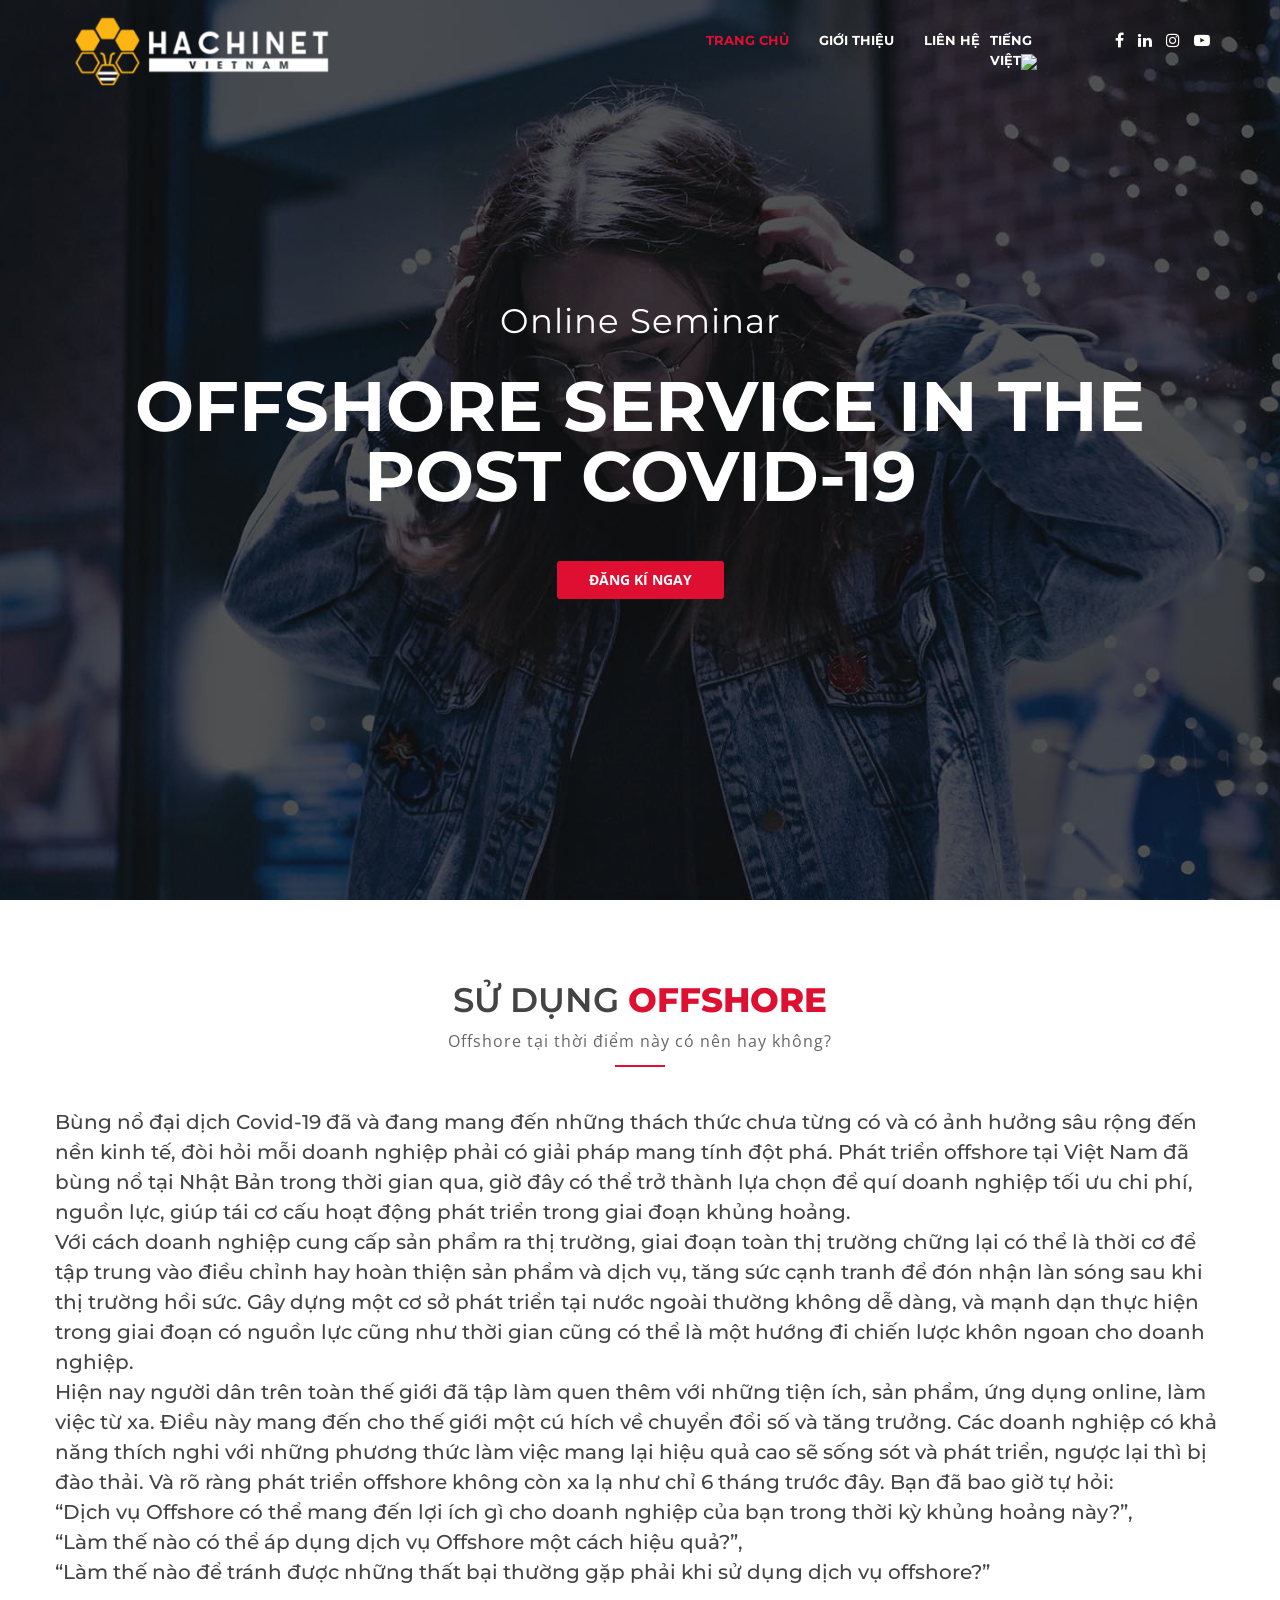
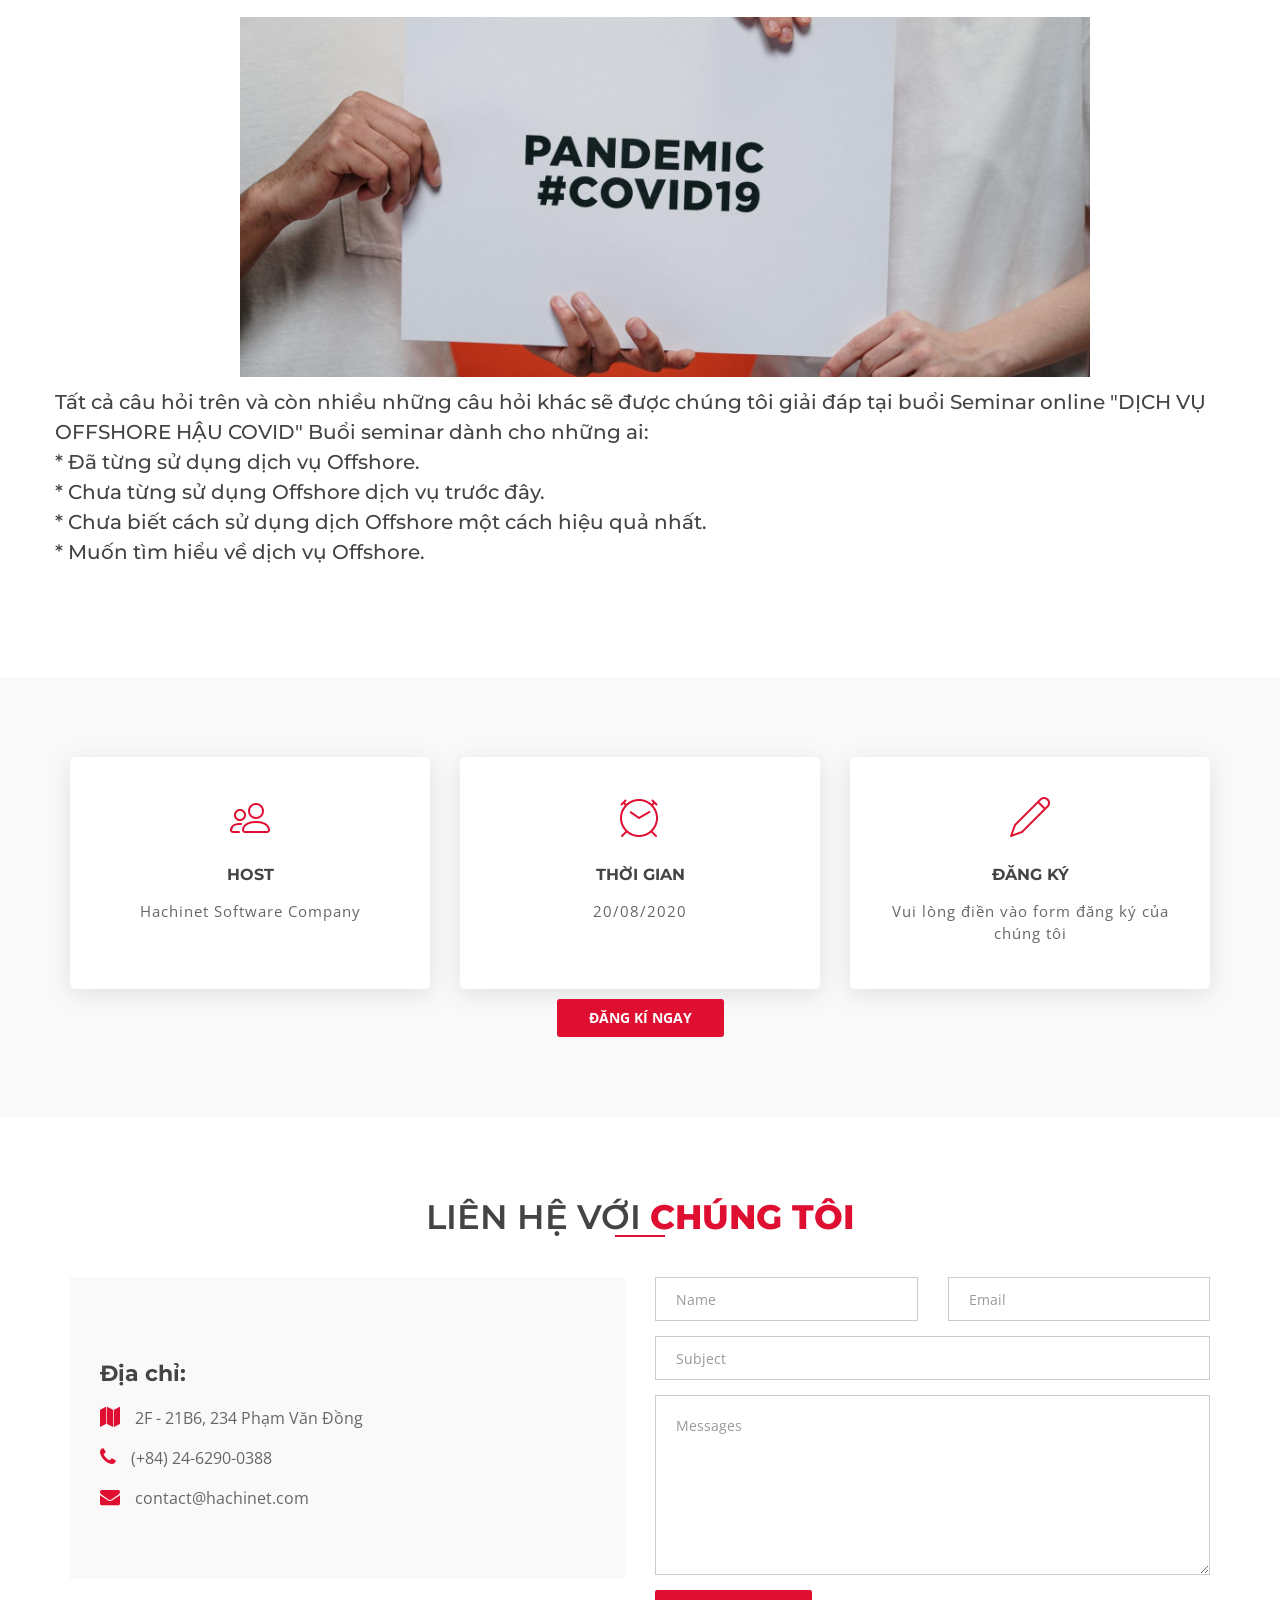
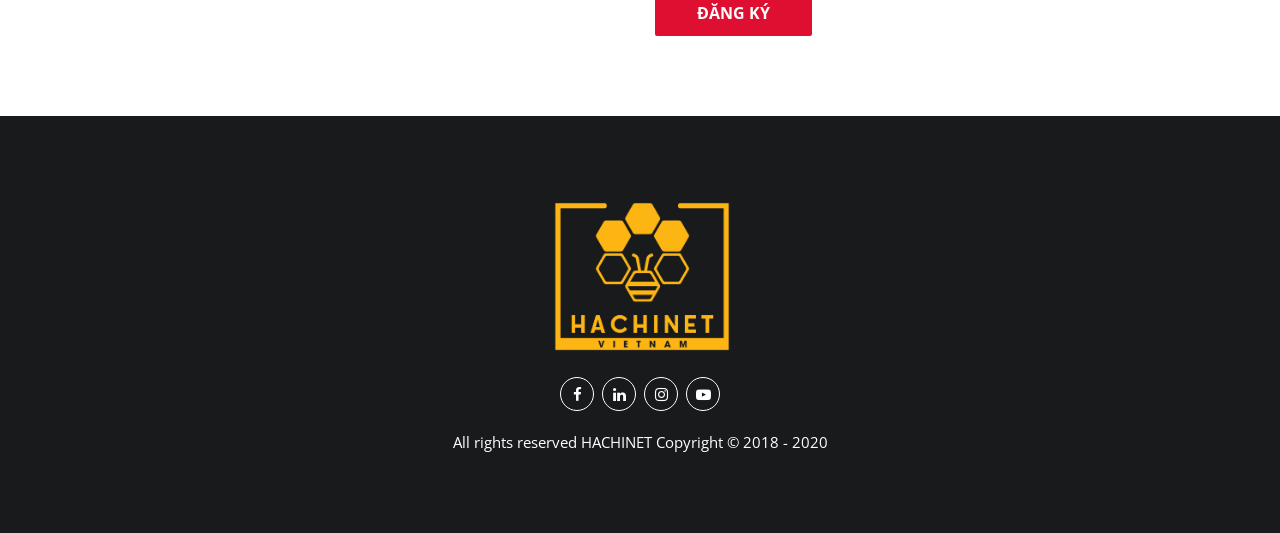
==== index.html @ 4877e292 "add js" ====
<!doctype html>
<html class="no-js" lang="en">


<head>
    <meta charset="utf-8">
    <meta http-equiv="x-ua-compatible" content="ie=edge">
    <title>Seminar Offshore</title>
    <meta name="description" content="">
    <meta name="viewport" content="width=device-width, initial-scale=1">

    <!-- favicon -->
    <link rel="shortcut icon" href="https://hachinet.com/static/img/favicon.png">

    <!-- all css here -->

    <!-- bootstrap v3.3.6 css -->
    <link rel="stylesheet" href="css/bootstrap.min.css">
    <script src="https://unpkg.com/sweetalert/dist/sweetalert.min.js"></script>
    <!-- <link rel="stylesheet" href="https://stackpath.bootstrapcdn.com/bootstrap/4.3.1/css/bootstrap.min.css"
        integrity="sha384-ggOyR0iXCbMQv3Xipma34MD+dH/1fQ784/j6cY/iJTQUOhcWr7x9JvoRxT2MZw1T" crossorigin="anonymous"> -->
    <!-- meanmenu css -->
    <link rel="stylesheet" href="css/meanmenu.min.css">
    <!-- owl-carousel css -->
    <link rel="stylesheet" href="css/owl.carousel.css">
    <link rel="stylesheet" href="css/owl.transitions.css">
    <!-- font-awesome css -->
    <link rel="stylesheet" href="css/font-awesome.min.css">
    <!-- Magnific css -->
    <link rel="stylesheet" href="css/magnific.min.css">
    <!-- Icon css -->
    <link rel="stylesheet" href="css/icon.css">
    <!-- venobox css -->
    <link rel="stylesheet" href="css/venobox.css">
    <!-- style css -->
    <link rel="stylesheet" href="style.css">
    <!-- responsive css -->
    <link rel="stylesheet" href="css/responsive.css">

    <!-- modernizr css -->
    <script src="js/vendor/modernizr-2.8.3.min.js"></script>
</head>

<body data-spy="scroll" data-target="#navbar-example">
    <!--[if lt IE 8]>
			<p class="browserupgrade">You are using an <strong>outdated</strong> browser. Please <a href="http://browsehappy.com/">upgrade your browser</a> to improve your experience.</p>
		<![endif]-->
    <div id="preloader"></div>
    <header>
        <!-- header-area start -->
        <div id="sticker" class="header-area default-header hidden-xs">
            <div class="container">
                <div class="row">
                    <!-- logo start -->
                    <div class="col-md-3 col-sm-3">
                        <div class="logo">
                            <!-- Brand -->
                            <a class="navbar-brand page-scroll" href="https://hachinet.com/">
                                <img src="img/logo/hachinet.png" alt="">
                            </a>
                            <a class="navbar-brand page-scroll sticky-logo" href="#page-top"><img
                                    src="img/logo/hachine.png" alt=""></a>
                        </div>
                    </div>
                    <!-- logo end -->
                    <div class="col-md-9 col-sm-9">
                        <div class="header-right-link" style="left: 50px">
                            <!-- Social link start -->
                            <ul class="header-social">
                                <li><a href="https://www.facebook.com/hachinet.jsc/"><i class="fa fa-facebook"></i></a>
                                </li>
                                <li><a href="https://www.linkedin.com/company/hachinet-software1/"><i
                                            class="fa fa-linkedin"></i></a></li>
                                <li><a href="https://www.instagram.com/hachinet.software/"><i
                                            class="fa fa-instagram"></i></a></li>
                                <li><a href="https://www.youtube.com/channel/UCg09BsCLLl-7fIqGC94s8JQ"><i
                                            class="fa fa-youtube-play"></i></a></li>
                            </ul>
                            <!-- Social link end -->
                        </div>
                        <!-- mainmenu start -->
                        <nav class="navbar navbar-default">
                            <div class="collapse navbar-collapse" id="navbar-example">
                                <div class="main-menu">
                                    <ul class="nav navbar-nav navbar-right">
                                        <li><a class="pages page-scroll" href="#home">Trang chủ</a></li>
                                        <li><a class="page-scroll" href="#about">Giới thiệu</a></li>
                                        <li><a class="page-scroll" href="#contact">Liên hệ</a></li>
                                        <li
                                            style="margin-left: -20px; margin-right: 30px; padding-right: 10px; width: 100px;">
                                            <a>Tiếng Việt<img class="icon_language"
                                                    src="https://hachinet.com/static/img/flags/VietNam.png" /></a>
                                            <ul class="sub-menu sub-1">
                                                <li><a href="usa.html">Tiếng Anh<img class="icon_language_sub"
                                                            src="https://hachinet.com/static/img/flags/USA.png" /></a>
                                                </li>
                                                <li><a href="japan.html">Tiếng Nhật<img class="icon_language_sub"
                                                            src="https://hachinet.com/static/img/flags/Japan.png" /></a>
                                                </li>
                                                <li><a href="index.html">Tiếng Việt<img class="icon_language_sub"
                                                            src="https://hachinet.com/static/img/flags/VietNam.png" /></a>
                                                </li>
                                            </ul>
                                        </li>
                                    </ul>
                                </div>
                            </div>
                        </nav>
                        <!-- mainmenu end -->
                    </div>
                </div>
            </div>
        </div>
        <!-- header-area end -->
        <!-- mobile-menu-area start -->
        <div class="mobile-menu-area hidden-lg hidden-md hidden-sm">
            <div class="container">
                <div class="row">
                    <div class="col-md-12">
                        <div class="mobile-menu">
                            <div class="logo">
                                <a href="index-2.html"><img src="img/logo/hachine.png" alt="" /></a>
                            </div>
                            <nav id="dropdown">
                                <ul>
                                    <li><a class="pagess page-scroll" href="#home">Home</a></li>
                                    <li><a class="page-scroll" href="#about">About</a></li>
                                    <li><a class="page-scroll" href="#contact">contacts</a></li>
                                </ul>
                            </nav>
                        </div>
                    </div>
                </div>
            </div>
        </div>
        <!-- mobile-menu-area end -->
    </header>
    <!-- header end -->
    <!-- Start Slider Area -->
    <div id="home" class="slide-area parallax-bg fix" data-stellar-background-ratio="0.5">
        <div class="display-table">
            <div class="display-table-cell">
                <div class="container">
                    <div class="row">
                        <!-- Start Slider content -->
                        <div class="intro-content text-center">
                            <div class="slide-content">
                                <h3 class="title1">Online Seminar </h3>
                                <h1 class="title2">Offshore service in the post Covid-19</h1>
                                <div class="slider-button">
                                    <!-- <a class="slide-btn" href="#">Đăng ký ngay</a> -->
                                    <button type="button" class="slide-btn" data-toggle="modal"
                                        data-target="#exampleModal">
                                        Đăng kí ngay
                                    </button>
                                </div>
                            </div>
                        </div>
                    </div>
                    <!-- End Slider content -->
                </div>
            </div>
        </div>
    </div>
    </div>
    <!-- End Appointment Area -->
    <!-- Start About Area -->
    <div id="about" class="about-area area-padding">
        <div class="container">
            <div class="row">
                <div class="col-md-12 col-sm-12 col-xs-12">
                    <div class="section-head text-center">
                        <h3>Sử dụng <span class="color">Offshore</span></h3>
                        <p>Offshore tại thời điểm này có nên hay không?</p>
                    </div>
                </div>
            </div>
            <div class="row">
                <!-- <div class="col-md-6 col-sm-6 col-xs-12"> -->
                <!-- <div class="about-image">
                            <img src="img/about/ab.jpg" alt="images" class="about-img">
                        </div> -->
                <!-- </div> -->
                <!-- <div class="col-md-6 col-sm-6 col-xs-12"> -->
                <div class="about-inner" style="margin-top: -50px;">
                    <h5>Bùng nổ đại dịch Covid-19 đã và đang mang đến những thách thức chưa từng có và có
                        ảnh hưởng sâu
                        rộng đến nền kinh tế, đòi hỏi mỗi doanh nghiệp phải có giải pháp mang tính đột phá. Phát triển
                        offshore tại Việt Nam đã bùng nổ tại Nhật Bản trong thời gian qua, giờ đây có thể trở thành lựa
                        chọn để quí doanh nghiệp tối ưu chi phí,
                        nguồn lực, giúp tái cơ cấu hoạt động phát triển trong giai đoạn khủng hoảng.<br />Với cách doanh
                        nghiệp cung cấp sản phẩm ra thị trường, giai đoạn toàn thị trường chững lại có thể là thời cơ để
                        tập trung vào điều chỉnh hay hoàn thiện sản phẩm và dịch vụ, tăng sức cạnh tranh để đón nhận làn
                        sóng sau khi thị trường hồi sức. Gây dựng một cơ sở phát triển tại nước ngoài thường không dễ
                        dàng, và mạnh dạn thực hiện trong giai đoạn có
                        nguồn lực cũng như thời gian cũng có thể là một hướng đi chiến lược khôn ngoan cho doanh
                        nghiệp.<br />Hiện nay người dân trên toàn thế giới đã tập làm quen thêm với những tiện ích, sản
                        phẩm, ứng dụng online, làm việc từ xa. Điều này mang đến cho thế giới một cú hích về chuyển đổi
                        số và tăng trưởng. Các doanh nghiệp có khả năng thích nghi với những phương thức làm việc mang
                        lại hiệu quả cao sẽ sống sót và phát triển, ngược lại thì bị đào thải. Và rõ ràng phát triển
                        offshore không còn xa lạ như chỉ 6 tháng trước đây. Bạn đã bao giờ tự hỏi:
                        <br />
                        “Dịch vụ Offshore có thể mang đến lợi ích gì cho doanh nghiệp của bạn trong thời kỳ
                        khủng hoảng này?”,
                        <br />
                        “Làm thế nào có thể áp dụng dịch vụ Offshore một cách hiệu quả?”,
                        <br />
                        “Làm thế nào để tránh được những thất bại thường gặp phải khi sử dụng dịch vụ offshore?”</h5>
                    <center><img src="img/background/covid.png" alt=""
                            style="height: 90%; margin-left: 50px; padding-bottom: 10px;" /></center>
                    <h5>
                        Tất cả câu hỏi trên và còn nhiều những câu hỏi khác sẽ được chúng tôi giải đáp
                        tại buổi Seminar online "DỊCH VỤ OFFSHORE HẬU COVID"
                        Buổi seminar dành cho những ai:
                        <br />
                        * Đã từng sử dụng dịch vụ Offshore.
                        <br />
                        * Chưa từng sử dụng Offshore dịch vụ trước đây.
                        <br />
                        * Chưa biết cách sử dụng dịch Offshore một cách hiệu quả nhất.
                        <br />
                        * Muốn tìm hiểu về dịch vụ Offshore.
                    </h5>
                </div>
                <!-- </div> -->
            </div>
        </div>
    </div>
    <!-- End About Area -->
    <!-- Welcome service area start -->
    <div class="welcome-area area-padding">
        <div class="container">
            <div class="row">
                <!-- single-well end-->
                <div class="col-md-4 col-sm-4 col-xs-12">
                    <div class="well-services">
                        <div class="main-services text-center">
                            <div class="services-img">
                                <a href="#"><i class="icon icon-users"></i></a>
                            </div>
                            <div class="service-content">
                                <h4>Host</h4>
                                <p>Hachinet Software Company</p><br />
                            </div>
                            <!-- <div class="image-layer">
									<a href="#"><i class="icon icon-picture"></i>Branding</a>
									<a href="#"><i class="icon icon-crop"></i>Web design</a>
									<a href="#"><i class="icon icon-camera"></i>Photoshop</a>
									<a href="#"><i class="icon icon-pencil"></i>Print design</a>
								</div> -->
                        </div>
                    </div>
                </div>
                <!-- single-well end-->
                <div class="col-md-4 col-sm-4 col-xs-12">
                    <div class="well-services">
                        <div class="main-services text-center">
                            <div class="services-img">
                                <a href="#"><i class="icon icon-clock"></i></a>
                            </div>
                            <div class="service-content">
                                <h4>Thời gian</h4>
                                <p>20/08/2020</p><br />
                            </div>
                            <!-- <div class="image-layer">
									<a href="#"><i class="icon icon-laptop"></i>Website</a>
									<a href="#"><i class="icon icon-laptop-phone"></i>Web application</a>
									<a href="#"><i class="icon icon-cog"></i>Web security</a>
									<a href="#"><i class="icon icon-eye"></i>Search Engine</a>
								</div> -->
                        </div>
                    </div>
                </div>
                <!-- single-well end-->
                <div class="col-md-4 col-sm-4 col-xs-12">
                    <div class="well-services">
                        <div class="main-services text-center">
                            <div class="services-img">
                                <a href="#"><i class="icon icon-pencil"></i></a>
                            </div>
                            <div class="service-content">
                                <h4>Đăng ký</h4>
                                <p>Vui lòng điền vào form đăng ký của chúng tôi</p>
                            </div>
                            <!-- <div class="image-layer">
									<a href="#"><i class="icon icon-magic-wand"></i>Digital strategy</a>
									<a href="#"><i class="icon icon-database"></i>Customer analytics</a>
									<a href="#"><i class="icon icon-envelope"></i>Social marketing</a>
									<a href="#"><i class="icon icon-gift"></i>Event activation</a>
								</div> -->
                        </div>
                    </div>
                </div>
                <center>
                    <button type="button" class="slide-btn " data-toggle="modal" data-target="#exampleModal">
                        Đăng kí ngay
                    </button>
                </center>
                <!-- single-well end-->
            </div>
        </div>
    </div>

    <!-- Welcome service area End -->
    <!-- Start Counter Area -->
    <!-- <div class="counter-area parallax-white-bg fix" data-stellar-background-ratio="0.6">
            <div class="container-full">
                <div class="row">
                    <div class="col-md-4 col-sm-4 col-xs-12">
                        <div class="counter-inner">
                           <h4>Serving 500+ clients globally with 5500+ <span class="color">international web Agency</span></h4>
                        </div>
                    </div>
                    <div class="col-md-8 col-sm-8 col-xs-12">
                        <div class="about-count">
                           <div class="fun-content">
                                <div class="fun_text">
                                    <span class="counter">5060</span>
                                    <h5>Happy Customer</h5>
                                </div> -->
    <!-- fun_text  -->
    <!-- <div class="fun_text">
                                    <span class="counter">10050</span>
                                    <h5>Complete project</h5>
                                </div> -->
    <!-- fun_text  -->
    <!-- <div class="fun_text">
                                    <span class="counter">40</span>
                                    <h5>Awards won</h5>
                                </div>
                            </div>
                        </div>
                    </div>
                </div> -->
    <!-- end Row -->
    <!-- </div>
        </div> -->
    <!-- End Counter Area -->
    <!-- Start portfolio Area -->
    <!-- <div id="portfolio" class="portfolio-area area-padding">
			<div class="container">
			    <div class="row">
					<div class="col-md-12 col-sm-12 col-xs-12">
						<div class="section-head text-center">
						    <h3>Awesome <span class="color">Portfolio</span></h3>
						    <p>I am always passionate about website development. Love provide great client support. If you want any work please contact us</p>
						</div>
					</div>
				</div>
				<div class="row"> -->
    <!-- Start Portfolio -page -->
    <!-- <div class="awesome-project fix">
						<div class="col-md-12 col-sm-12 col-xs-12">
							<div class="awesome-menu text-center ">
								<ul class="portfolio-menu">
									<li><a href="#" class="active" data-filter="*" >All</a></li>
									<li><a href="#" data-filter=".web">web</a></li>
									<li><a href="#" data-filter=".creative">creative</a></li>
									<li><a href="#" data-filter=".design">design</a></li>
									<li><a href="#" data-filter=".brand">brand</a></li>
								</ul>				
							</div>
						</div>
					</div>
                    <div class="portfolio-grid portfolio-content"> -->
    <!-- single-awesome-project start -->
    <!-- <div class="portfolio-single all-padding web creative">
                            <div class="single-awesome-project">
                                <div class="awesome-img">
                                    <a class="venobox" data-gall="myGallery" href="img/portfolio/masonry/s1.jpg">
                                        <img src="img/portfolio/masonry/s1.jpg" alt="" />
                                        <div class="add-actions text-center">
                                            <div class="project-dec">
                                                <h4>Nice project</h4>
                                                <span>Web ,</span>
                                                <span>Creative</span>
                                            </div>
                                        </div>
                                    </a>
                                </div>
                            </div>
                        </div> -->
    <!-- single-awesome-project end -->
    <!-- single-awesome-project start -->
    <!-- <div class="portfolio-single all-padding brand design">
                            <div class="single-awesome-project">
                                <div class="awesome-img">
                                    <a class="venobox" data-gall="myGallery" href="img/portfolio/masonry/l1.jpg">
                                        <img src="img/portfolio/masonry/l1.jpg" alt="" />
                                        <div class="add-actions text-center">
                                            <div class="project-dec">
                                                <h4>Nice project</h4>
                                                <span>Design ,</span>
                                                <span>Brand</span>
                                            </div>
                                        </div>
                                    </a>
                                </div>
                            </div>
                        </div> -->
    <!-- single-awesome-project end -->
    <!-- single-awesome-project start -->
    <!-- <div class="portfolio-single all-padding creative">
                            <div class="single-awesome-project">
                                <div class="awesome-img">
                                    <a class="venobox" data-gall="myGallery" href="img/portfolio/masonry/s2.jpg">
                                        <img src="img/portfolio/masonry/s2.jpg" alt="" />
                                        <div class="add-actions text-center">
                                            <div class="project-dec">
                                                <h4>Nice project</h4>
                                                <span>Business ,</span>
                                                <span>Creative</span>
                                            </div>
                                        </div>
                                    </a>
                                </div>
                            </div>
                        </div> -->
    <!-- single-awesome-project end -->
    <!-- single-awesome-project start -->
    <!-- <div class="portfolio-single all-padding web brand">
                            <div class="single-awesome-project">
                                <div class="awesome-img">
                                    <a class="venobox" data-gall="myGallery" href="img/portfolio/masonry/l2.jpg">
                                        <img src="img/portfolio/masonry/l2.jpg" alt="" />
                                        <div class="add-actions text-center">
                                            <div class="project-dec">
                                                <h4>Nice project</h4>
                                                <span>Web ,</span>
                                                <span>Brand</span>
                                            </div>
                                        </div>
                                    </a>
                                </div>
                            </div>
                        </div> -->
    <!-- single-awesome-project end -->
    <!-- single-awesome-project start -->
    <!-- <div class="portfolio-single all-padding creative">
                            <div class="single-awesome-project">
                                <div class="awesome-img">
                                    <a class="venobox" data-gall="myGallery" href="img/portfolio/masonry/l3.jpg">
                                        <img src="img/portfolio/masonry/l3.jpg" alt="" />
                                        <div class="add-actions text-center">
                                            <div class="project-dec">
                                                <h4>Nice project</h4>
                                                <span>Business</span>
                                            </div>
                                        </div>
                                    </a>
                                </div>
                            </div>
                        </div> -->
    <!-- single-awesome-project end -->
    <!-- single-awesome-project start -->
    <!-- <div class="portfolio-single all-padding design">
                            <div class="single-awesome-project">
                                <div class="awesome-img">
                                    <a class="venobox" data-gall="myGallery" href="img/portfolio/masonry/s3.jpg">
                                        <img src="img/portfolio/masonry/s3.jpg" alt="" />
                                        <div class="add-actions text-center">
                                            <div class="project-dec">
                                                <h4>Nice project</h4>
                                                <span>Design</span>
                                            </div>
                                        </div>
                                    </a>
                                </div>
                            </div>
                        </div> -->
    <!-- single-awesome-project end -->
    <!-- </div>	
				</div>	
			</div> -->
    <!-- End main content -->
    <!-- </div> -->
    <!-- End portfolio Area -->
    <!-- video-area-start -->
    <!-- <div class="video-area parallax-bg area-padding" data-stellar-background-ratio="0.6">
            <div class="container">
                <div class="row">
                    <div class="col-sm-12">
                        <div class="video-inner text-center">
                            <a href="https://www.youtube.com/watch?v=O33uuBh6nXA" class="video-play vid-zone">
                                <i class="fa fa-play"></i>
                            </a>
                            <h3>Watch Our Programe</h3>
                        </div>
                    </div>
                </div>
            </div>
        </div> -->
    <!-- video-area-end -->
    <!-- Start Service area -->
    <!-- <div id="services" class="services-area area-padding">
			<div class="container">
                <div class="row">
					<div class="col-md-12 col-sm-12 col-xs-12">
						<div class="section-head text-center">
						    <h3>Awesome <span class="color">Features</span></h3>
						    <p>I am always passionate about website development. Love provide great client support. If you want any work please contact us</p>
						</div>
					</div>
				</div>
                <div class="row">
                    <div class="features-inner">
                        <div class="col-md-4 col-sm-4 col-xs-12">
                            <div class="single-features text-center">
                                <div class="features-icon">
                                    <a href="#"><i class="icon icon-leaf"></i></a>
                                </div>
                                <div class="features-content">
                                    <h4>Creative Design</h4>
                                    <p>Aspernatur sit adipisci quaerat unde at neque Redug Lagre dolor sit amet consectetu.</p>
                                </div>
                            </div>
                        </div> -->
    <!-- Start services -->
    <!-- <div class="col-md-4 col-sm-4 col-xs-12">
                            <div class="single-features text-center">
                                <div class="features-icon">
                                    <a href="#"><i class="icon icon-code"></i></a>
                                </div>
                                <div class="features-content">
                                    <h4>Expert Coder</h4>
                                    <p>Aspernatur sit adipisci quaerat unde at neque Redug Lagre dolor sit amet consectetu.</p>
                                </div>
                            </div>
                        </div> -->
    <!-- Start services -->
    <!-- <div class="col-md-4 col-sm-4 col-xs-12">
                            <div class="single-features text-center">
                                <div class="features-icon">
                                    <a href="#"><i class="icon icon-magic-wand"></i></a>
                                </div>
                                <div class="features-content">
                                    <h4>Seo Expert</h4>
                                    <p>Aspernatur sit adipisci quaerat unde at neque Redug Lagre dolor sit amet consectetu.</p>
                                </div>
                            </div>
                        </div> -->
    <!-- Start services -->
    <!-- <div class="col-md-4 col-sm-4 col-xs-12">
                            <div class="single-features text-center">
                                <div class="features-icon">
                                    <a href="#"><i class="icon icon-earth"></i></a>
                                </div>
                                <div class="features-content">
                                    <h4>Social marketing</h4>
                                    <p>Aspernatur sit adipisci quaerat unde at neque Redug Lagre dolor sit amet consectetu.</p>
                                </div>
                            </div>
                        </div> -->
    <!-- Start services -->
    <!-- <div class="col-md-4 col-sm-4 col-xs-12">
                            <div class="single-features text-center">
                                <div class="features-icon">
                                    <a href="#"><i class="icon icon-layers"></i></a>
                                </div>
                                <div class="features-content">
                                    <h4>Regular update</h4>
                                    <p>Aspernatur sit adipisci quaerat unde at neque Redug Lagre dolor sit amet consectetu.</p>
                                </div>
                            </div>
                        </div> -->
    <!-- Start services -->
    <!-- <div class="col-md-4 col-sm-4 col-xs-12">
                            <div class="single-features text-center">
                                <div class="features-icon">
                                    <a href="#"><i class="icon icon-phone"></i></a>
                                </div>
                                <div class="features-content">
                                    <h4>Live Support</h4>
                                    <p>Aspernatur sit adipisci quaerat unde at neque Redug Lagre dolor sit amet consectetu.</p>
                                </div>
                            </div>
                        </div>
                    </div>
                </div>
            </div>
        </div> -->
    <!-- End Service area -->
    <!-- Start Testimonial Area -->
    <!-- <div class="testimonial-area area-padding parallax-bg fix" data-stellar-background-ratio="0.6">
            <div class="display-table">
                <div class="display-table-cell">
					<div class="container">
						<div class="row">
							<div class="col-md-12 col-sm-12 col-xs-12">
								<div class="section-head white-head text-center">
									<h3>Clients <span class="color">say</span></h3>
									<p>I am always passionate about website development. Love provide great client support. If you want any work please contact us</p>
								</div>
							</div>
						</div>
						<div class="row"> -->
    <!-- Testimonials Part -->
    <!-- <div class=" col-md-offset-1 col-md-10 col-sm-12 col-xs-12">
								<div class="review-area">
									<div class="Reviews-content"> -->
    <!-- start testimonial carousel -->
    <!-- <div class="testimonial-carousel item-indicator">
											<div class="single-testimonial">
												<div class="testimonial-text">
													<p>Dummy text is also used to demonstrate the appearance of different typefaces and layouts, and in general the content of dummy text is nonsensical. Due to its widespread use as filler text for layouts, non-readability is of great importance.</p>
												</div>
												<div class="testimonial-img ">
													<img src="img/review/1.jpg" alt="">
													<div class="client-name">
														<h4>Arnold russel</h4>
														<span>Genarel Manager</span>
													</div>
												</div>
											</div> -->
    <!-- End single item -->
    <!-- <div class="single-testimonial ">
												<div class="testimonial-text">
													<p>Dummy text is also used to demonstrate the appearance of different typefaces and layouts, and in general the content of dummy text is nonsensical. Due to its widespread use as filler text for layouts, non-readability is of great importance.</p>
												</div>
												<div class="testimonial-img ">
													<img src="img/review/2.jpg" alt="">
													<div class="client-name">
														<h4>Charlotte</h4>
														<span>Manager</span>
													</div>
												</div>
											</div> -->
    <!-- End single item -->
    <!-- <div class="single-testimonial">
												<div class="testimonial-text">
													<p>Dummy text is also used to demonstrate the appearance of different typefaces and layouts, and in general the content of dummy text is nonsensical. Due to its widespread use as filler text for layouts, non-readability is of great importance.</p>
												</div>
												<div class="testimonial-img ">
													<img src="img/review/3.jpg" alt="">
													<div class="client-name">
														<h4>Ambrose</h4>
														<span>Genarel Customer</span>
													</div>
												</div>
											</div> -->
    <!-- End single item -->
    <!-- </div>
									</div>
								</div>
							</div> -->
    <!--End Testimonials Part -->
    <!-- </div>
					</div>
			    </div>
			</div>
        </div> -->
    <!-- End Testimonial Area -->
    <!-- Team area start -->
    <!-- <div class="team-area area-padding">
            <div class="container"> -->
    <!-- section head -->
    <!-- <div class="row">
					<div class="col-md-12 col-sm-12 col-xs-12">
						<div class="section-head text-center">
						    <h3>Expert <span class="color">Teams</span></h3>
						    <p>I am always passionate about website development. Love provide great client support. If you want any work please contact us</p>
						</div>
					</div>
				</div>
                <div class="row">
                    <div class="team-member page-team-member">
                        <div class="col-md-3 col-sm-4">
                            <div class="single-member">
                                <div class="team-img">
                                    <a href="#">
                                        <img src="img/team/1.jpg" alt="">
                                    </a>
                                </div>
                                <div class="team-content text-center">
                                    <h4><a href="#">Jackobs</a></h4>
                                    <p>Co-Founder</p>
                                    <ul class="social-icon">
                                        <li><a class="facebook" href="#"><i class="fa fa-facebook"></i></a></li>
                                        <li><a class="twitter" href="#"><i class="fa fa-twitter"></i></a></li>
                                        <li><a class="instagram" href="#"><i class="fa fa-instagram"></i></a></li>
                                    </ul>
                                </div>
                            </div>
                        </div> -->
    <!-- team member-->
    <!-- <div class="col-md-3 col-sm-4">
                            <div class="single-member">
                                <div class="team-img">
                                    <a href="#">
                                        <img src="img/team/2.jpg" alt="">
                                    </a>
                                </div>
                                <div class="team-content text-center">
                                    <h4><a href="#">Janelia</a></h4>
                                    <p>web developer</p>
                                    <ul class="social-icon">
                                        <li><a class="facebook" href="#"><i class="fa fa-facebook"></i></a></li>
                                        <li><a class="twitter" href="#"><i class="fa fa-twitter"></i></a></li>
                                        <li><a class="instagram" href="#"><i class="fa fa-instagram"></i></a></li>
                                    </ul>
                                </div>
                            </div>
                        </div> -->
    <!-- team member-->
    <!-- <div class="col-md-3 col-sm-4">
                            <div class="single-member">
                                <div class="team-img">
                                    <a href="#">
                                        <img src="img/team/3.jpg" alt="">
                                    </a>
                                </div>
                                <div class="team-content text-center">
                                    <h4><a href="#">Polwall</a></h4>
                                    <p>Software developer</p>
                                    <ul class="social-icon">
                                        <li><a class="facebook" href="#"><i class="fa fa-facebook"></i></a></li>
                                        <li><a class="twitter" href="#"><i class="fa fa-twitter"></i></a></li>
                                        <li><a class="instagram" href="#"><i class="fa fa-instagram"></i></a></li>
                                    </ul>
                                </div>
                            </div>
                        </div> -->
    <!-- team member-->
    <!-- <div class="col-md-3 hidden-sm">
                            <div class="single-member">
                                <div class="team-img">
                                    <a href="#">
                                        <img src="img/team/4.jpg" alt="">
                                    </a>
                                </div>
                                <div class="team-content text-center">
                                    <h4><a href="#">Shopiea</a></h4>
                                    <p>Software developer</p>
                                    <ul class="social-icon">
                                        <li><a class="facebook" href="#"><i class="fa fa-facebook"></i></a></li>
                                        <li><a class="twitter" href="#"><i class="fa fa-twitter"></i></a></li>
                                        <li><a class="instagram" href="#"><i class="fa fa-instagram"></i></a></li>
                                    </ul>
                                </div>
                            </div>
                        </div> -->
    <!-- team member-->
    <!-- </div>
                </div>
            </div>
        </div> -->
    <!-- team area end -->
    <!-- start pricing area -->
    <!-- <div class="pricing-area fix area-padding">
            <div class="container">
                <div class="row">
					<div class="col-md-12 col-sm-12 col-xs-12">
						<div class="section-head text-center">
						    <h3>Best <span class="color">Pricing</span></h3>
						    <p>I am always passionate about website development. Love provide great client support. If you want any work please contact us</p>
						</div>
					</div>
				</div>
                <div class="row">
                    <div class="pricing-content"> -->
    <!-- start pricing table -->
    <!-- <div class="col-md-3 col-sm-6 col-xs-12">
                            <div class="table-list">
                                <div class="top-price-inner">
                                    <h4>Basic</h4>
                                    <div class="rates">
                                        <span class="prices">$10</span><span class="users">Per Month</span>
                                    </div>
                                </div>
                                <ol>
                                    <li class="check">Share access</li>
                                    <li class="check">Live preview</li>
                                    <li class="check">Support unlimited</li>
                                    <li class="check">--------</li>
                                </ol>
                                <div class="price-btn">
                                    <a href="#">Buy Now</a>
                                </div>
                            </div>
                        </div> -->
    <!-- End pricing table -->
    <!-- <div class="col-md-3 col-sm-6 col-xs-12">
                            <div class="table-list">
                                <div class="top-price-inner">
                                    <h4>Standard</h4>
                                    <span class="base">New</span>
                                    <div class="rates">
                                        <span class="prices">$50</span><span class="users">Per Month</span>
                                    </div>
                                </div>
                                <ol>
                                    <li class="check">Full access</li>
                                    <li class="check">Live preview</li>
                                    <li class="check">Support unlimited</li>
                                    <li class="check">Free domain</li>
                                </ol>
                                <div class="price-btn">
                                    <a href="#">Buy Now</a>
                                </div>
                            </div>
                        </div> -->
    <!-- End pricing table -->
    <!-- <div class="col-md-3 col-sm-6 col-xs-12">
                            <div class="table-list">
                                <div class="top-price-inner">
                                    <h4>Premium</h4>
                                    <div class="rates">
                                        <span class="prices">$300</span><span class="users">Per Year</span>
                                    </div>
                                </div>
                                <ol>
                                    <li class="check">Full access</li>
                                    <li class="check">Live preview</li>
                                    <li class="check">Support unlimited</li>
                                    <li class="check">Free domain</li>
                                </ol>
                                <div class="price-btn">
                                    <a href="#">Buy Now</a>
                                </div>
                            </div>
                        </div> -->
    <!-- End pricing table -->
    <!-- <div class="col-md-3 col-sm-6 col-xs-12">
                            <div class="table-list">
                                <div class="top-price-inner">
                                    <h4>Ultimate</h4>
                                    <div class="rates">
                                        <span class="prices">$500</span><span class="users">Per Year</span>
                                    </div>
                                </div>
                                <ol>
                                    <li class="check">Full access</li>
                                    <li class="check">Live preview</li>
                                    <li class="check">Support unlimited</li>
                                    <li class="check">Free domain</li>
                                </ol>
                                <div class="price-btn">
                                    <a href="#">Buy Now</a>
                                </div>
                            </div>
                        </div> -->
    <!-- End pricing table -->
    <!-- </div>
                </div>
            </div>
        </div> -->
    <!-- End pricing table area -->
    <!--Blog Area Start-->
    <!-- <div id="blog" class="blog-main-area area-padding">
            <div class="container">
                <div class="row">
					<div class="col-md-12 col-sm-12 col-xs-12">
						<div class="section-head text-center">
						    <h3>Latest <span class="color">News</span></h3>
						    <p>I am always passionate about website development. Love provide great client support. If you want any work please contact us</p>
						</div>
					</div>
				</div>
                <div class="row">
                    <div class="blog-grid"> -->
    <!-- Start single blog -->
    <!-- <div class="col-md-4 col-sm-6 col-xs-12">
                            <div class="single-blog">
                                <div class="blog-image">
                                    <a class="image-scale" href="#">
                                        <img src="img/blog/b1.jpg" alt="">
                                    </a>
                                </div>
                                <div class="blog-content">
                                   <div class="blog-title">
                                       <div class="blog-meta">
                                            <span class="date-type">
                                                21 jan, 2018
                                            </span>
                                            <span class="comments-type">
                                                <i class="fa fa-comment-o"></i>
                                                13
                                            </span>
                                        </div>
                                        <a href="#">
                                            <h4>platform with token investment</h4>
                                        </a>
                                    </div>
                                    <div class="blog-text">
                                        <p>Redug Lagre dolor sit amet, consectetur adipisicing elit. Minima in nostrum, veniam. Esse est assumenda inventore.</p>
                                        <a class="blog-btn" href="#">Read more</a>
                                    </div>
                                </div>
                            </div>
                        </div> -->
    <!-- End single blog -->
    <!-- Start single blog -->
    <!-- <div class="col-md-4 col-sm-6 col-xs-12">
                            <div class="single-blog">
                                <div class="blog-image">
                                    <a class="image-scale" href="#">
                                        <img src="img/blog/b2.jpg" alt="">
                                    </a>
                                </div>
                                <div class="blog-content">
                                   <div class="blog-title">
                                       <div class="blog-meta">
                                            <span class="date-type">
                                                12 Feb, 2018
                                            </span>
                                            <span class="comments-type">
                                                <i class="fa fa-comment-o"></i>
                                                13
                                            </span>
                                        </div>
                                        <a href="#">
                                            <h4>Powered online business</h4>
                                        </a>
                                    </div>
                                    <div class="blog-text">
                                        <p>Redug Lagre dolor sit amet, consectetur adipisicing elit. Minima in nostrum, veniam. Esse est assumenda inventore.</p>
                                        <a class="blog-btn" href="#">Read more</a>
                                    </div>
                                </div>
                            </div>
                        </div> -->
    <!-- End single blog -->
    <!-- Start single blog -->
    <!-- <div class="col-md-4 col-sm-12 col-xs-12">
                            <div class="single-blog">
                                <div class="blog-image">
                                    <a class="image-scale" href="#">
                                        <img src="img/blog/b3.jpg" alt="">
                                    </a>
                                </div>
                                <div class="blog-content">
                                   <div class="blog-title">
                                       <div class="blog-meta">
                                            <span class="date-type">
                                                20 May, 2018
                                            </span>
                                            <span class="comments-type">
                                                <i class="fa fa-comment-o"></i>
                                                13
                                            </span>
                                        </div>
                                        <a href="#">
                                            <h4>The world's Latest blockchain</h4>
                                        </a>
                                    </div>
                                    <div class="blog-text">
                                        <p>Redug Lagre dolor sit amet, consectetur adipisicing elit. Minima in nostrum, veniam. Esse est assumenda inventore.</p>
                                        <a class="blog-btn" href="#">Read more</a>
                                    </div>
                                </div>
                            </div>
                        </div> -->
    <!-- End single blog -->
    <!-- </div>
                </div> -->
    <!-- End row -->
    <!-- </div>
        </div> -->
    <!--End of Blog Area-->
    <!-- Start Suscrive Area -->
    <!-- <div class="subscribe-area area-padding parallax-bg fix" data-stellar-background-ratio="0.6">
			<div class="container">
			    <div class="row">
					<div class="col-md-12 col-sm-12 col-xs-12">
						<div class="section-head white-head text-center">
						    <h3>Subscribe <span class="color">Newsletter</span></h3>
						    <p>I am always passionate about website development. Love provide great client support. If you want any work please contact us</p>
						</div>
					</div>
				</div>
				<div class="row">
				    <div class="col-md-offset-2 col-md-8 col-sm-12 col-xs-12">
						<div class="suscribe-text text-center">
							<form method="POST" action="#" class="contact-form news-form">
								<input type="text" class="form-control" placeholder="Type Email" required data-error="Please enter your name">
								<button type="submit" class="add-btn contact-btn">Submit</button> 
							</form> 
						</div>
					</div>
				</div>
			</div>
		</div> -->
    <!-- End Suscrive Area -->
    <!-- Start contact Area -->
    <div id="contact" class="contact-page area-padding img-contact">
        <div class="container">
            <div class="row">
                <div class="col-md-12 col-sm-12 col-xs-12">
                    <div class="section-head text-center">
                        <h3>Liên hệ với <span class="color">chúng tôi</span></h3>
                    </div>
                </div>
            </div>
            <div class="row">
                <div class="col-md-6 col-sm-6 col-xs-12">
                    <div class="contact-head">
                        <!-- <h3>Request a Contact us</h3>
                            <p>Water The universal acceptance of website has given a tremendous opportunity for merchants to do crossborder transactions instantly and at reduced cost.</p> -->
                        <div class="contact-icon">
                            <div class="single-contact">
                                <br /><br />
                                <h5>Địa chỉ:</h5>
                                <a href="#"><i class="fa fa-map"></i><span>2F - 21B6, 234 Phạm Văn Đồng</span></a>
                                <a href="#"><i class="fa fa-phone"></i><span>(+84) 24-6290-0388</span></a>
                                <a href="#"><i class="fa fa-envelope"></i><span>contact@hachinet.com</span></a>
                                <br />

                            </div>
                        </div>
                    </div>
                </div>
                <!-- End contact icon -->
                <div class="col-md-6 col-sm-6 col-xs-12">
                    <div class="contact-form">
                        <div class="row">
                            <form id="contactForm" method="POST"
                                action="http://usdtheme.com/usd/samual-preview/contact.php" class="contact-form">
                                <div class="col-md-6 col-sm-6 col-xs-12">
                                    <input type="text" id="name1" class="form-control" placeholder="Name" required
                                        data-error="Please enter your name">
                                    <div class="help-block with-errors"></div>
                                </div>
                                <div class="col-md-6 col-sm-6 col-xs-12">
                                    <input type="email" class="email form-control" id="email1" placeholder="Email"
                                        required data-error="Please enter your email">
                                    <div class="help-block with-errors"></div>
                                </div>
                                <div class="col-md-12 col-sm-12 col-xs-12">
                                    <input type="text" id="msg_subject" class="form-control" placeholder="Subject"
                                        required data-error="Please enter your message subject">
                                    <div class="help-block with-errors"></div>
                                </div>
                                <div class="col-md-12 col-sm-12 col-xs-12">
                                    <textarea id="message" rows="7" placeholder="Messages" class="form-control" required
                                        data-error="Write your message"></textarea>
                                    <div class="help-block with-errors"></div>
                                </div>
                                <div class="col-md-12 col-sm-12 col-xs-12 text-center">
                                    <button type="submit1" id="submit1" class="contact-btn" onclick="sendSuccess()">Đăng
                                        ký</button>
                                    <div id="msgSubmit" class="h3 text-center hidden"></div>
                                    <div class="clearfix"></div>
                                </div>
                            </form>
                        </div>
                    </div>
                </div>
                <!-- End contact Form -->
            </div>
        </div>
    </div>
    <!-- Start Footer Area -->
    <footer>
        <div class="footer-top-area area-padding img-footer">
            <div class="container">
                <div class="row">
                    <div class="col-md-12 col-sm-12 col-xs-12">
                        <div class="footer-content text-center">
                            <div class="single-footer">
                                <div class="footer-logo text-center">
                                    <a href="#"><img src="img/logo/footer-logo.png"
                                            style="width: 20%; margin-left: 3px;" alt=""></a>
                                </div>
                            </div>
                            <div class="footer-social">
                                <ul class="social-link">
                                    <li><a href="https://www.facebook.com/hachinet.jsc/"><i
                                                class="fa fa-facebook"></i></a></li>
                                    <li><a href="https://www.linkedin.com/company/hachinet-software1/"><i
                                                class="fa fa-linkedin"></i></a></li>
                                    <li><a href="https://www.instagram.com/hachinet.software/"><i
                                                class="fa fa-instagram"></i></a></li>
                                    <li><a href="https://www.youtube.com/channel/UCg09BsCLLl-7fIqGC94s8JQ"><i
                                                class="fa fa-youtube-play"></i></a></li>
                                </ul>
                            </div>
                            <div class="copyright">
                                <p>
                                    All rights reserved HACHINET Copyright © 2018 - 2020
                                </p>
                            </div>
                        </div>
                    </div>
                </div>
            </div>
        </div>
        <!-- Modal -->
        <div class="modal fade" id="exampleModal" tabindex="-1" role="dialog" aria-labelledby="exampleModalLabel"
            aria-hidden="true" style="z-index: 9999999;">
            <div class="modal-dialog" role="document">
                <div class="modal-content">
                    <div class="modal-header">
                        <!-- <h5 class="modal-title" id="exampleModalLabel">Form</h5> -->
                        <button type="button" class="close" data-dismiss="modal" aria-label="Close">
                            <span aria-hidden="true">&times;</span>
                        </button>
                    </div>
                    <div class="modal-body">
                        <form class="needs-validation" id="myForm" novalidate>
                            <div class="form-group">
                                <label for="exampleInputEmail1">Tên của bạn</label>
                                <input type="text" class="form-control" id="name" aria-describedby="emailHelp"
                                    placeholder="Name" required>
                                <!-- <div class="invalid-feedback">
                                    Please enter name
                                </div> -->
                            </div>
                            <div class="form-group">
                                <label for="exampleInputEmail1">Email</label>
                                <input type="email" class="form-control" id="email" aria-describedby="emailHelp"
                                    placeholder="Enter email" required>
                                <!-- <div class="invalid-feedback">
                                    Please enter a valid email address
                                </div> -->
                                <!-- <small id="emailHelp" class="form-text text-muted">We'll never share your email with
                                    anyone
                                    else.</small> -->
                            </div>
                            <div class="form-group">
                                <label for="exampleInputEmail1">Công ty</label>
                                <input type="text" class="form-control" id="company" aria-describedby="emailHelp"
                                    placeholder="Company" required>
                                <!-- <div class="invalid-feedback">
                                    Please enter Company
                                </div> -->
                            </div>
                            <div class="form-group">
                                <label for="exampleInputPassword1">Địa chỉ</label>
                                <input type="text" class="form-control" id="address" placeholder="Address" required>
                                <!-- <div class="invalid-feedback">
                                    Please enter a address
                                </div> -->
                            </div>
                            <button type="button" onclick="sendEmail()" value="Send An Email"
                                class="slide-btn">Gửi</button>
                        </form>
                    </div>
                </div>
            </div>
        </div>
        <!-- End Modal -->
    </footer>
    <!-- all js here -->
    <script src="https://ajax.googleapis.com/ajax/libs/jquery/3.5.1/jquery.min.js"></script>
    <script type="text/javascript">
        function sendSuccess() {
            swal("", "Cảm ơn bạn đã phản hồi!", "success")
        }
        function sendEmail() {
            var name = $("#name");
            var email = $("#email");
            var address = $("#address");
            var company = $("#company");

            if (isNotEmpty(name) && isNotEmpty(email) && isNotEmpty(address) && isNotEmpty(company)) {
                $.ajax({
                    url: 'sendEmail.php',
                    method: 'POST',
                    dataType: 'json',
                    data: {
                        name: name.val(),
                        email: email.val(),
                        address: address.val(),
                        company: company.val()
                    }, success: function (response) {
                        swal("", "Cảm ơn bạn đã đăng ký, chúng tôi sẽ gửi cho bạn link URL buổi seminar qua email bạn đã đăng ký vào buổi tối trước ngày seminar được diễn ra (19/08/2020)", "success");
                        $('#myForm')[0].reset();
                        $('.modal').modal('hide');
                        // alert('Cảm ơn bạn đã đăng ký, chúng tôi sẽ gửi cho bạn link URL buổi seminar qua email bạn đã đăng ký vào buổi tối trước ngày seminar được diễn ra (19/08/2020)')

                    }
                });
            }
        }

        function isNotEmpty(caller) {
            if (caller.val() == "") {
                caller.css('border', '1px solid red');
                return false;
            } else
                caller.css('border', '');

            return true;
        }

    </script>
    <script src="./js/vendor/app.js"></script>
    <!-- jquery latest version -->
    <script src="js/vendor/jquery-1.12.4.min.js"></script>
    <!-- bootstrap js -->
    <script src="js/bootstrap.min.js"></script>
    <!-- owl-carousel js -->
    <script src="js/owl.carousel.min.js"></script>
    <!-- Counter js -->
    <script src="js/jquery.counterup.min.js"></script>
    <!-- waypoint js -->
    <script src="js/waypoints.js"></script>
    <!-- isotope js -->
    <script src="js/isotope.pkgd.min.js"></script>
    <!-- Meanmenu js -->
    <script src="js/jquery.meanmenu.js"></script>
    <!-- Typed js -->
    <script src="js/typed.js"></script>
    <!-- Easing js -->
    <script src="js/easing.js"></script>
    <!-- Magnific js -->
    <script src="js/magnific.min.js"></script>
    <!-- stellar js -->
    <script src="js/jquery.stellar.min.js"></script>
    <!-- venobox js -->
    <script src="js/venobox.min.js"></script>
    <!-- plugins js -->
    <script src="js/plugins.js"></script>
    <!-- main js -->
    <script src="js/main.js"></script>
</body>

</html>
---- css/icon.css ----
@font-face {
    font-family: 'water';
	src:url('../fonts/Linearicons-Free54e9.eot?w118d');
	src:url('../fonts/Linearicons-Freed41d.eot?#iefixw118d') format('embedded-opentype'),
		url('../fonts/Linearicons-Free54e9.woff2?w118d') format('woff2'),
		url('../fonts/Linearicons-Free54e9.woff?w118d') format('woff'),
		url('../fonts/Linearicons-Free54e9.ttf?w118d') format('truetype'),
		url('../fonts/Linearicons-Free54e9.svg?w118d#Linearicons-Free') format('svg');
	font-weight: normal;
	font-style: normal;
}

.icon {
	font-family: 'water';
	speak: none;
	font-style: normal;
	font-weight: normal;
	font-variant: normal;
	text-transform: none;
	line-height: 1;

	/* Better Font Rendering =========== */
	-webkit-font-smoothing: antialiased;
	-moz-osx-font-smoothing: grayscale;
}

.icon-home:before {
	content: "\e800";
}
.icon-apartment:before {
	content: "\e801";
}
.icon-pencil:before {
	content: "\e802";
}
.icon-magic-wand:before {
	content: "\e803";
}
.icon-drop:before {
	content: "\e804";
}
.icon-lighter:before {
	content: "\e805";
}
.icon-poop:before {
	content: "\e806";
}
.icon-sun:before {
	content: "\e807";
}
.icon-moon:before {
	content: "\e808";
}
.icon-cloud:before {
	content: "\e809";
}
.icon-cloud-upload:before {
	content: "\e80a";
}
.icon-cloud-download:before {
	content: "\e80b";
}
.icon-cloud-sync:before {
	content: "\e80c";
}
.icon-cloud-check:before {
	content: "\e80d";
}
.icon-database:before {
	content: "\e80e";
}
.icon-lock:before {
	content: "\e80f";
}
.icon-cog:before {
	content: "\e810";
}
.icon-trash:before {
	content: "\e811";
}
.icon-dice:before {
	content: "\e812";
}
.icon-heart:before {
	content: "\e813";
}
.icon-star:before {
	content: "\e814";
}
.icon-star-half:before {
	content: "\e815";
}
.icon-star-empty:before {
	content: "\e816";
}
.icon-flag:before {
	content: "\e817";
}
.icon-envelope:before {
	content: "\e818";
}
.icon-paperclip:before {
	content: "\e819";
}
.icon-inbox:before {
	content: "\e81a";
}
.icon-eye:before {
	content: "\e81b";
}
.icon-printer:before {
	content: "\e81c";
}
.icon-file-empty:before {
	content: "\e81d";
}
.icon-file-add:before {
	content: "\e81e";
}
.icon-enter:before {
	content: "\e81f";
}
.icon-exit:before {
	content: "\e820";
}
.icon-graduation-hat:before {
	content: "\e821";
}
.icon-license:before {
	content: "\e822";
}
.icon-music-note:before {
	content: "\e823";
}
.icon-film-play:before {
	content: "\e824";
}
.icon-camera-video:before {
	content: "\e825";
}
.icon-camera:before {
	content: "\e826";
}
.icon-picture:before {
	content: "\e827";
}
.icon-book:before {
	content: "\e828";
}
.icon-bookmark:before {
	content: "\e829";
}
.icon-user:before {
	content: "\e82a";
}
.icon-users:before {
	content: "\e82b";
}
.icon-shirt:before {
	content: "\e82c";
}
.icon-store:before {
	content: "\e82d";
}
.icon-cart:before {
	content: "\e82e";
}
.icon-tag:before {
	content: "\e82f";
}
.icon-phone-handset:before {
	content: "\e830";
}
.icon-phone:before {
	content: "\e831";
}
.icon-pushpin:before {
	content: "\e832";
}
.icon-map-marker:before {
	content: "\e833";
}
.icon-map:before {
	content: "\e834";
}
.icon-location:before {
	content: "\e835";
}
.icon-calendar-full:before {
	content: "\e836";
}
.icon-keyboard:before {
	content: "\e837";
}
.icon-spell-check:before {
	content: "\e838";
}
.icon-screen:before {
	content: "\e839";
}
.icon-smartphone:before {
	content: "\e83a";
}
.icon-tablet:before {
	content: "\e83b";
}
.icon-laptop:before {
	content: "\e83c";
}
.icon-laptop-phone:before {
	content: "\e83d";
}
.icon-power-switch:before {
	content: "\e83e";
}
.icon-bubble:before {
	content: "\e83f";
}
.icon-heart-pulse:before {
	content: "\e840";
}
.icon-construction:before {
	content: "\e841";
}
.icon-pie-chart:before {
	content: "\e842";
}
.icon-chart-bars:before {
	content: "\e843";
}
.icon-gift:before {
	content: "\e844";
}
.icon-diamond:before {
	content: "\e845";
}
.icon-linearicons:before {
	content: "\e846";
}
.icon-dinner:before {
	content: "\e847";
}
.icon-coffee-cup:before {
	content: "\e848";
}
.icon-leaf:before {
	content: "\e849";
}
.icon-paw:before {
	content: "\e84a";
}
.icon-rocket:before {
	content: "\e84b";
}
.icon-briefcase:before {
	content: "\e84c";
}
.icon-bus:before {
	content: "\e84d";
}
.icon-car:before {
	content: "\e84e";
}
.icon-train:before {
	content: "\e84f";
}
.icon-bicycle:before {
	content: "\e850";
}
.icon-wheelchair:before {
	content: "\e851";
}
.icon-select:before {
	content: "\e852";
}
.icon-earth:before {
	content: "\e853";
}
.icon-smile:before {
	content: "\e854";
}
.icon-sad:before {
	content: "\e855";
}
.icon-neutral:before {
	content: "\e856";
}
.icon-mustache:before {
	content: "\e857";
}
.icon-alarm:before {
	content: "\e858";
}
.icon-bullhorn:before {
	content: "\e859";
}
.icon-volume-high:before {
	content: "\e85a";
}
.icon-volume-medium:before {
	content: "\e85b";
}
.icon-volume-low:before {
	content: "\e85c";
}
.icon-volume:before {
	content: "\e85d";
}
.icon-mic:before {
	content: "\e85e";
}
.icon-hourglass:before {
	content: "\e85f";
}
.icon-undo:before {
	content: "\e860";
}
.icon-redo:before {
	content: "\e861";
}
.icon-sync:before {
	content: "\e862";
}
.icon-history:before {
	content: "\e863";
}
.icon-clock:before {
	content: "\e864";
}
.icon-download:before {
	content: "\e865";
}
.icon-upload:before {
	content: "\e866";
}
.icon-enter-down:before {
	content: "\e867";
}
.icon-exit-up:before {
	content: "\e868";
}
.icon-bug:before {
	content: "\e869";
}
.icon-code:before {
	content: "\e86a";
}
.icon-link:before {
	content: "\e86b";
}
.icon-unlink:before {
	content: "\e86c";
}
.icon-thumbs-up:before {
	content: "\e86d";
}
.icon-thumbs-down:before {
	content: "\e86e";
}
.icon-magnifier:before {
	content: "\e86f";
}
.icon-cross:before {
	content: "\e870";
}
.icon-menu:before {
	content: "\e871";
}
.icon-list:before {
	content: "\e872";
}
.icon-chevron-up:before {
	content: "\e873";
}
.icon-chevron-down:before {
	content: "\e874";
}
.icon-chevron-left:before {
	content: "\e875";
}
.icon-chevron-right:before {
	content: "\e876";
}
.icon-arrow-up:before {
	content: "\e877";
}
.icon-arrow-down:before {
	content: "\e878";
}
.icon-arrow-left:before {
	content: "\e879";
}
.icon-arrow-right:before {
	content: "\e87a";
}
.icon-move:before {
	content: "\e87b";
}
.icon-warning:before {
	content: "\e87c";
}
.icon-question-circle:before {
	content: "\e87d";
}
.icon-menu-circle:before {
	content: "\e87e";
}
.icon-checkmark-circle:before {
	content: "\e87f";
}
.icon-cross-circle:before {
	content: "\e880";
}
.icon-plus-circle:before {
	content: "\e881";
}
.icon-circle-minus:before {
	content: "\e882";
}
.icon-arrow-up-circle:before {
	content: "\e883";
}
.icon-arrow-down-circle:before {
	content: "\e884";
}
.icon-arrow-left-circle:before {
	content: "\e885";
}
.icon-arrow-right-circle:before {
	content: "\e886";
}
.icon-chevron-up-circle:before {
	content: "\e887";
}
.icon-chevron-down-circle:before {
	content: "\e888";
}
.icon-chevron-left-circle:before {
	content: "\e889";
}
.icon-chevron-right-circle:before {
	content: "\e88a";
}
.icon-crop:before {
	content: "\e88b";
}
.icon-frame-expand:before {
	content: "\e88c";
}
.icon-frame-contract:before {
	content: "\e88d";
}
.icon-layers:before {
	content: "\e88e";
}
.icon-funnel:before {
	content: "\e88f";
}
.icon-text-format:before {
	content: "\e890";
}
.icon-text-format-remove:before {
	content: "\e891";
}
.icon-text-size:before {
	content: "\e892";
}
.icon-bold:before {
	content: "\e893";
}
.icon-italic:before {
	content: "\e894";
}
.icon-underline:before {
	content: "\e895";
}
.icon-strikethrough:before {
	content: "\e896";
}
.icon-highlight:before {
	content: "\e897";
}
.icon-text-align-left:before {
	content: "\e898";
}
.icon-text-align-center:before {
	content: "\e899";
}
.icon-text-align-right:before {
	content: "\e89a";
}
.icon-text-align-justify:before {
	content: "\e89b";
}
.icon-line-spacing:before {
	content: "\e89c";
}
.icon-indent-increase:before {
	content: "\e89d";
}
.icon-indent-decrease:before {
	content: "\e89e";
}
.icon-pilcrow:before {
	content: "\e89f";
}
.icon-direction-ltr:before {
	content: "\e8a0";
}
.icon-direction-rtl:before {
	content: "\e8a1";
}
.icon-page-break:before {
	content: "\e8a2";
}
.icon-sort-alpha-asc:before {
	content: "\e8a3";
}
.icon-sort-amount-asc:before {
	content: "\e8a4";
}
.icon-hand:before {
	content: "\e8a5";
}
.icon-pointer-up:before {
	content: "\e8a6";
}
.icon-pointer-right:before {
	content: "\e8a7";
}
.icon-pointer-down:before {
	content: "\e8a8";
}
.icon-pointer-left:before {
	content: "\e8a9";
}
---- css/venobox.css ----
/* ------ venobox.css --------*/
.vbox-overlay *, .vbox-overlay *:before, .vbox-overlay *:after{
    -webkit-backface-visibility: hidden;
    -webkit-box-sizing:border-box;
    -moz-box-sizing:border-box;
    box-sizing:border-box;
}
/* ------- overlay: change here background color and opacity ----- */
.vbox-overlay{
    background: #fdfdfd;
    background: rgba(0,0,0,0.85); 
    width: 100%;
    height: auto;
    position: fixed;
    top: 0;
    left: 0;
    bottom: 0;
    z-index: 999999;
    opacity: 0;
    overflow-x: hidden;
    overflow-y: auto;

}

/* ----- preloader - choose between CIRCLE, IOS, DOTS, QUADS ----- */

/* circle preloader */
.vbox-preloader{
    position:fixed; 
    width:32px; 
    height:32px;
    left:50%; 
    top:50%; 
    margin-left:-16px; 
    margin-top:-16px;
    background-image: url(../img/venubox/preload-circle.png);
    text-indent: -100px;
    overflow: hidden;
    -webkit-animation: playload 1.4s steps(18) infinite;
       -moz-animation: playload 1.4s steps(18) infinite;
        -ms-animation: playload 1.4s steps(18) infinite;
         -o-animation: playload 1.4s steps(18) infinite;
            animation: playload 1.4s steps(18) infinite;
}
@-webkit-keyframes playload {
   from { background-position:    0px; }
     to { background-position: -576px; }
}
@-moz-keyframes playload {
   from { background-position:    0px; }
     to { background-position: -576px; }
}
@-ms-keyframes playload {
   from { background-position:    0px; }
     to { background-position: -576px; }
}
@-o-keyframes playload {
   from { background-position:    0px; }
     to { background-position: -576px; }
}
@keyframes playload {
   from { background-position:    0px; }
     to { background-position: -576px; }
}


/* IOS preloader */

/*.vbox-preloader{
    position:fixed; 
    width:32px; 
    height:32px;
    left:50%; 
    top:50%; 
    margin-left:-16px; 
    margin-top:-16px;
    background-image: url(preload-ios.png);
    text-indent: -100px;
    overflow: hidden;
    -webkit-animation: playload 1.4s steps(12) infinite;
       -moz-animation: playload 1.4s steps(12) infinite;
        -ms-animation: playload 1.4s steps(12) infinite;
         -o-animation: playload 1.4s steps(12) infinite;
            animation: playload 1.4s steps(12) infinite;
}

@-webkit-keyframes playload {
   from { background-position:    0px; }
     to { background-position: -384px; }
}
@-moz-keyframes playload {
   from { background-position:    0px; }
     to { background-position: -384px; }
}
@-ms-keyframes playload {
   from { background-position:    0px; }
     to { background-position: -384px; }
}
@-o-keyframes playload {
   from { background-position:    0px; }
     to { background-position: -384px; }
}
@keyframes playload {
   from { background-position:    0px; }
     to { background-position: -384px; }
}
*/


/* dots preloader */
/*
.vbox-preloader{
    position:fixed; 
    width:32px; 
    height:11px;
    left:50%; 
    top:50%; 
    margin-left:-16px; 
    margin-top:-16px;
    background-image: url(preload-dots.png);
    text-indent: -100px;
    overflow: hidden;
    -webkit-animation: playload 1.4s steps(24) infinite;
       -moz-animation: playload 1.4s steps(24) infinite;
        -ms-animation: playload 1.4s steps(24) infinite;
         -o-animation: playload 1.4s steps(24) infinite;
            animation: playload 1.4s steps(24) infinite;
}

@-webkit-keyframes playload {
   from { background-position:    0px; }
     to { background-position: -768px; }
}
@-moz-keyframes playload {
   from { background-position:    0px; }
     to { background-position: -768px; }
}
@-ms-keyframes playload {
   from { background-position:    0px; }
     to { background-position: -768px; }
}
@-o-keyframes playload {
   from { background-position:    0px; }
     to { background-position: -768px; }
}
@keyframes playload {
   from { background-position:    0px; }
     to { background-position: -768px; }
}
*/


/* quads preloader */
/*
.vbox-preloader{
    position:fixed; 
    width:32px; 
    height:10px;
    left:50%; 
    top:50%; 
    margin-left:-16px; 
    margin-top:-16px;
    background-image: url(preload-quads.png);
    text-indent: -100px;
    overflow: hidden;
    -webkit-animation: playload 1.4s steps(12) infinite;
       -moz-animation: playload 1.4s steps(12) infinite;
        -ms-animation: playload 1.4s steps(12) infinite;
         -o-animation: playload 1.4s steps(12) infinite;
            animation: playload 1.4s steps(12) infinite;
}
@-webkit-keyframes playload {
   from { background-position:    0px; }
     to { background-position: -384px; }
}
@-moz-keyframes playload {
   from { background-position:    0px; }
     to { background-position: -384px; }
}
@-ms-keyframes playload {
   from { background-position:    0px; }
     to { background-position: -384px; }
}
@-o-keyframes playload {
   from { background-position:    0px; }
     to { background-position: -384px; }
}
@keyframes playload {
   from { background-position:    0px; }
     to { background-position: -384px; }
}
*/
/* ----- navigation ----- */
.vbox-close {
  background: #161617 url("../img/venubox/close.gif") no-repeat scroll 10px center;
  color: #fff;
  cursor: pointer;
  display: block;
  height: 40px;
  overflow: hidden;
  padding: 10px 20px 10px 0;
  position: fixed;
  right: 0;
  text-indent: -100px;
  top: 0px;
  width: 46px;
}
.vbox-next, .vbox-prev{
    box-sizing: content-box;
    cursor: pointer;
    position: fixed;
    top: 50%;
    color: #fff;
    width: 30px;
    height: 170px;
    margin-top: -85px;
    text-indent: -100px;
    border: solid transparent; /* Using border instead of padding to keep bg image in place */
    overflow: hidden;
}
.vbox-prev{
    left: 0;
    border-width: 0 30px 0 10px;
    background: url(../img/venubox/prev.gif) center center no-repeat;
}
.vbox-next{
    right: 0;
    border-width: 0 10px 0 30px;
    background: url(../img/venubox/next.gif) center center no-repeat;
}

.vbox-title{
    width: 100%;
    height: 40px;
    float: left;
    text-align: center;
    line-height: 28px;
    font-size: 12px;
    color: #fff;
    padding: 6px 40px;
    overflow: hidden;
    background: #161617;
    position: fixed;
    display: none;
    top: -1px;
    left: 0;

}
.vbox-num{
    cursor: pointer;
    position: fixed;
    top: -1px;
    left: 0;
    height: 40px;
    display: block;
    color: #fff;
    overflow: hidden;
    line-height: 28px;
    font-size: 12px;
    padding: 6px 10px;
    background: #161617;
    display: none;
}
/* ------- inline window ------ */
.vbox-inline{
    width: 420px;
    height: 315px;
    padding: 10px;
    background: #fff;
    text-align: left;
    margin: 0 auto;
    overflow: auto;
}

/* ------- Video & iFrames window ------ */
.venoframe{
    border: none;
    width: 960px;
    height: 720px;
}
@media (max-width: 992px) {
    .venoframe{
        width: 640px;
        height: 480px;
    }
}
@media (max-width: 767px) {
    .venoframe{
        width: 420px;
        height: 315px;
    }
}
@media (max-width: 460px) {
    .vbox-inline{
        width: 100%;
    }

    .venoframe{
        width: 100%;
        height: 260px;
    }
}

/* ------- PLease do NOT edit this! (or do it at your own risk) ------ */
.vbox-open{
    overflow: hidden;
}
.vbox-container{
    position: relative;
    background: #000;
    width: 100%;
    max-width: 1200px;
    margin: 0 auto;
    padding: 0 15px;
}
.vbox-content{
    text-align: center;
    float: left;
    width: 100%;
    position: relative;
    overflow: hidden;
}
.vbox-container img{
    max-width: 500px;
    width: 100%;
    height: auto;
}
---- style.css ----
/* Google Fonts Here */

@import url('https://fonts.googleapis.com/css?family=Montserrat:400,500,600,700,800|Open+Sans:400,400i,600,700');

/*----------------------------------------*/
/*  1.  Theme default CSS
/*----------------------------------------*/

html, body {
	height: 100%;
}
.floatleft {
	float:left;
}
.floatright {
	float:right;
}
.alignleft {
	float:left;
	margin-right:15px;
	margin-bottom: 15px;
}
.alignright {
	float:right;
	margin-left:15px;
	margin-bottom: 15px;
}
.aligncenter {
	display:block;
	margin:0 auto 15px;
}
a:focus {
	outline:0px solid;
}
img {max-width:100%;
	height:auto;
}
.fix {
	overflow:hidden;
}
p {
	margin:0 0 15px;
    color: #666;
}
h1, h2, h3, h4, h5, h6 {
   font-family: 'Montserrat', sans-serif;
   margin: 0 0 10px;
   color: #444;
   font-weight: 700;
}
h1{
   font-size: 42px;
   line-height: 44px;
}
h2{
    font-size: 34px;
    line-height: 40px;
}
h3{
    font-size: 30px;
    line-height: 40px;
}
h4{
    font-size: 26px;
    line-height: 30px;
}
h5{
    font-size: 22px;
    line-height: 26px;
}
h6{
    font-size: 18px;
    line-height: 24px;
}
 a {
	transition: all 0.3s ease 0s;
	text-decoration:none;
}
a:hover {
  color: #252525;
  text-decoration: none;
}
a:active, a:hover {
  outline: 0 none;
}
hr {
    border-color: #d9d9d9;
    margin-top: 10px;
    margin-bottom: 10px;
}
ul{
list-style: outside none none;
margin: 0;
padding: 0;
}
.area-padding {
  padding: 80px 0;
}
.blog-padding {
    padding: 80px 0 20px;
}
.section-head > p {
    max-width: 600px;
    display: inline-block;
    font-size: 16px;
    letter-spacing: 1px;
    color: #666;
}
.section-head{
    position: relative;
    margin-bottom: 40px;
}
.section-head > h3 {
    display: block;
    font-size: 34px;
    font-weight: 600;
    text-transform: uppercase;
    color: #444;
}
.section-head.white-head > h3,
.section-head.white-head > p{
    color: #fff;
}
.section-head::after {
    background-color: #df0f31;
    bottom: 0;
    content: "";
    height: 2px;
    left: 0;
    margin: 0 auto;
    position: absolute;
    right: 0;
    width: 50px;
}
#scrollUp {
  background: #000 none repeat scroll 0 0;
  border-radius: 2px;
  bottom: 15px;
  box-shadow: 0 0 10px rgba(0, 0, 0, 0.05);
  color: #fff;
  font-size: 20px;
  height: 34px;
  line-height: 30px;
  right: 15px;
  text-align: center;
  transition: all 0.3s ease 0s;
  width: 34px;
}
#scrollUp:hover {
    background: #df0f31;
}
.clear{
	clear:both;
}
a:focus {
    color: #df0f31;
    text-decoration: none;
}
body {
  background: #fff none repeat scroll 0 0;
  color: #999999;
  font-family: 'Open Sans', sans-serif;
  font-size: 15px;
  text-align: left;
  overflow-x: hidden;
  line-height: 22px;
}
::-moz-selection {
    background: #b3d4fc;
    text-shadow: none;
}
::selection {
    background: #b3d4fc;
    text-shadow: none;
}
.browserupgrade {
    margin: 0.2em 0;
    background: #ccc;
    color: #000;
    padding: 0.2em 0;
}
.intro-default {
    width: 100%;
    height: auto;
}
:focus {
    outline: -webkit-focus-ring-color auto 0px;
}
.display-table {
    width: 100%;
    height: 100%;
    display: table;
}
.display-table-cell {
    width: 100%;
    height: 100%;
    display: table-cell;
    vertical-align: middle;
}
.parallax-bg,
.parallax-white-bg{
    position:relative;
	z-index: 1;
}
.parallax-bg:before{
    position:absolute;
    left:0;
    top:0;
    width:100%;
    height:100%;
    background:#111;
    opacity:.7;
    content:"";
	z-index: -1;
}
.parallax-white-bg:before{
    position:absolute;
    left:0;
    top:0;
    width:100%;
    height:100%;
    background:#fff;
    opacity:.7;
    content:"";
	z-index: -1;
}
.color{
    color:#df0f31;
    font-weight: 800;
}
input, select, textarea, input[type="text"], input[type="date"], input[type="url"], input[type="email"], input[type="password"], input[type="tel"], button, button[type="submit"] {
  -moz-appearance: none;
  box-shadow: none !important;
}
div#preloader { position: fixed; left: 0; top: 0; z-index: 99999; width: 100%; height: 100%; overflow: visible; background: #fff url('img/logo/preloader.gif') no-repeat center center; }
/*----------------------------------------*/
/*  2. Header Area 
/*----------------------------------------*/
.header-area{
    background: transparent;
    position: absolute;
    top: 0px;
    left: 0;
    width: 100%;
    height: auto;
    z-index: 9999;
}
.header-area.stick {
    left: 0;
    position: fixed;
    top: 0;
    width: 100%;
    z-index: 999999;
	box-shadow: 1px 1px 3px #ddd;
    background: #fff;
}
.logo {
  display: block;
    height: 70px;
}
.logo a {
    display: inline-block;
    height: auto;
    padding: 15px 0;
}
.main-menu ul.navbar-nav li {
    float: left;
    position: relative;
}
.main-menu ul.navbar-nav li a {
    background: rgba(0, 0, 0, 0) none repeat scroll 0 0;
    color: #fff;
    font-size: 13px;
    font-weight: 700;
    padding: 30px 15px;
    text-transform: uppercase;
    font-family: 'Montserrat', sans-serif;
}
.navbar {
    border: medium none;
    margin-bottom: 0;
}
.navbar-default {
    background: rgba(0, 0, 0, 0) none repeat scroll 0 0;
}
.stick .main-menu ul.navbar-nav li a,
.stick .header-social >li>a {
    color: #444;
}
.navbar-default .navbar-toggle {
    background: rgba(0, 0, 0, 0) none repeat scroll 0 0;
    border: medium none;
    border-radius: 0;
    padding: 25px 0px;
}
.navbar-default .navbar-nav > li > a:hover, .navbar-default .navbar-nav > li > a:focus {
    background-color: transparent;
    color: #df0f31;
}
.main-menu ul.nav li ul.sub-menu {
    background: #333;
    left: 0;
    opacity: 0;
    position: absolute;
    top: 115%;
    transition: all 0.3s ease 0s;
    visibility: hidden;
    width: 200px;
    z-index: -99;
    border-top: 2px solid #df0f31;
}
.pagess {
    position: relative;
}
.main-menu ul.nav li ul.sub-menu li {
  padding: 0;
  position: relative;
  width: 100%;
  border-bottom: 1px solid #444
}
.main-menu ul.nav li ul.sub-menu li:last-child{
  border-bottom: none;
}
.main-menu ul.nav li:hover ul.sub-menu{
    top:100%;
    opacity:1;
    z-index:999;
    visibility:visible;
}
.main-menu ul.nav li ul.sub-menu li a {
    color: #f2f2f2;
    display: block;
    font-size: 11px;
    font-weight: 700;
    padding: 8px 20px;
    text-transform: uppercase;
}
.main-menu ul.nav li:hover ul.sub-menu li a:hover{
    color:#df0f31;
    background: #444;
}
.main-menu ul.nav li ul.sub-menu li a{
	position: relative;
}
.sub-dropdown {
  background: rgba(255, 255, 255, 1) none repeat scroll 0 0;
  position: absolute;
  top: 20px;
  transition: all 0.3s ease 0s;
  width: 220px;
  left: 100%;
  opacity: 0;
  visibility: hidden;
  transition: all 0.3s ease 0s;
}
.main-menu ul.nav li ul.sub-menu li:hover .sub-dropdown{
	visibility: visible;
	opacity: 1;
	top: 0px;
}
.navbar.navbar-default {
    float: right;
}
.header-social {
    float: right;
    padding: 25px 0px;
}
.header-social >li{
    display:inline-block;
}
.header-social >li>a {
    display: block;
    color: #fff;
    font-size: 16px;
    line-height: 30px;
    padding-left: 10px;
}
.header-social >li>a:hover{
	color:#df0f31;
}
.sticky-logo > img {
    display: none;
}
.stick .navbar-brand > img {
    display: none;
}
.stick .navbar-brand.sticky-logo > img {
    display: block;
}
.navbar-default .navbar-nav>.active>a, .navbar-default .navbar-nav>.active>a:hover, .navbar-default .navbar-nav>.active>a:focus {
    background: none;
    color:#df0f31;
}
/*----------------------------------------*/
/*  3. Mobile Menu Area
/*----------------------------------------*/
.mobile-menu-area {
    background: #f9f9f9 none repeat scroll 0 0;
    padding: 10px 0px ;
}
.mean-container .mean-bar::after {
    content: "";
    font-size: 21px;
    left: 5%;
    position: absolute;
    top: 12px;
    text-transform: uppercase;
    font-weight: 500;
}
.mean-container a.meanmenu-reveal:hover {
    color:#252525
}
.mean-container .mean-nav ul {
    list-style-type: none;
    margin: 20px 0px;
    padding: 0;
    width: 100%;
}
.mean-container .mean-nav ul li a {
    background: #f8f8f8 none repeat scroll 0 0;
    color: #444;
    display: block;
    float: left;
    font-size: 12px;
    font-weight: 700;
    margin: 0;
    padding: 13px 10px;
    text-align: left;
    text-decoration: none;
    text-transform: uppercase;
    width: 90%;
}
.mean-nav ul li.mean-last {
    margin-bottom: 20px;
}
.mean-container .mean-nav ul li a.mean-expand {
    color: #444;
    line-height: 17px;
}
.mean-container .mean-nav ul li {
    width: 99.7%;
}
.stick .main-menu ul.navbar-nav li.active a{
    color: #df0f31;
}
/*--------------------------------*/
/*  4.Slide Area
/*--------------------------------*/
.slide-area {
    background: rgba(0, 0, 0, 0) url(img/background/s1.jpg) no-repeat scroll bottom center / cover;
    width: 100%;
    height: 100%;
}
.title1 {
    color: #fff;
    font-weight: 400;
    font-size: 34px;
    letter-spacing: 1px;
}
.title2 {
    font-size: 70px;
    line-height: 70px;
    margin-bottom: 0px;
    color: #fff;
    text-transform: uppercase;
    font-weight: 700;
    padding: 20px 0px;
}
.intro-content p {
    font-size: 20px;
    letter-spacing: 2px;
    color: #fff;
    margin-top: 10px;
    margin-bottom: 30px;
}
.slider-button{
    margin-top: 20px;
}
.slide-btn {
    color: #fff;
    display: inline-block;
    text-transform: uppercase;
    font-size: 14px;
    font-weight: 700;
    position: relative;
    margin-top: 10px;
    transition: 0.5s;
    background: #df0f31;
    padding: 6px 30px;
    border: 2px solid #df0f31;
	border-radius: 3px;
}
.slide-btn:hover{
    color: #fff;
    transition: 0.5s;
    background: transparent;
	
}
/*----------------------------------------*/
/*  5. About Area 
/*----------------------------------------*/
.about-inner h5 {
    font-size: 20px;
    font-weight: 500;
    line-height: 30px;
    margin-bottom: 30px;
}
.our-skill-team{
	padding-top: 30px;
}
.skill .progress .lead {
    top: -30px;
    color: #666;
    font-size: 15px;
    font-weight: normal;
    left: 0;
    margin: 0;
    position: absolute;
    z-index: 99;
	font-weight: 700;
}
.skill .progress .lead span {
  color: #666
  font-size: 16px;
  margin-left: 10px;
}
.progress-bar {
  background-color: #df0f31;
}
.skill .progress {
    background-color: #f0f0f0;
    border-radius: 0;
    box-shadow: none;
    height: 5px;
    margin-bottom: 70px;
    overflow: visible;
    position: relative;
}
.skill .progress-bar > span {
    float: right;
    font-size: 13px;
    margin-top: -26px;
    position: relative;
    padding: 0 5px;
    color: #666;
	font-weight: 700;
}
.skill .progress:last-child{
	margin-bottom: 0px;
}
/*--------------------------------*/
/* 6.Welcome Services Area
/*--------------------------------*/
.welcome-area{
    background: #f9f9f9;
}
.well-services {
    box-shadow: 0 5px 25px rgba(0, 0, 0, 0.1);
    z-index: 1;
    background: #fff;
	border-radius: 5px;
}
.main-services {
    display: block;
    overflow: hidden;
    padding: 40px 20px 30px;
    position: relative;
    z-index: 1;
}
.services-img {
    margin-bottom: 20px;
}
.services-img a{
	font-size: 40px;
	color:#df0f31;
}
.service-content p{
	font-size: 15px;
	color:#666;
	letter-spacing: 1px;
}
.image-layer {
    position: absolute;
    left: 0;
    top: 100%;
    width: 100%;
    height: 100%;
    background: rgba(255,255,255,0.98) none repeat scroll 0 0;
    z-index: 1;
    opacity: 0;
	transition: 0.4s;
	padding: 30px;
}
.image-layer a {
    display: block;
    text-align: left;
    position: relative;
    margin-bottom: 10px;
    color: #444;
	font-size: 17px;
}
.image-layer a i {
    border-radius: 50%;
    background: transparent;
    font-size: 20px;
    opacity: 0.90;
    line-height: 30px;
    margin-right: 15px;
}
.service-content h4 {
    display: inline-block;
    font-size: 16px;
    font-weight: 700;
    margin-bottom: 0;
    padding: 0 0 10px;
    text-transform: uppercase;
}
.well-services:hover .image-layer {
    position: absolute;
    left: 0;
    top: 0;
    transition: 0.4s;
	opacity: 1;
}
.well-services:hover .service-content h4{
    color: #df0f31;
}
.well-services:hover .service-btn:hover{
    color: #df0f31;
}
.image-layer a:hover{
   color: #df0f31;
}
/*----------------------------------------*/
/* 7.Counter Area
/*----------------------------------------*/
.counter-area{
   background: rgba(0, 0, 0, 0) url(img/background/bg2.jpg) no-repeat scroll bottom center / cover; 
}
.counter-inner {
    background: #f6f6f6;
    padding: 100px 30px 100px 70px;
}
.counter-area .col-md-6{
	padding-left: 0px;
	padding-right: 0px;
}
.counter-inner h4 {
    color: #444;
    text-transform: uppercase;
    line-height: 36px;
    font-size: 23px;
    font-weight: 600;
	position: relative;
	padding-bottom: 15px;
}
.counter-inner h4 ::after {
    border: 1px solid #df0f31;
    bottom: 0px;
    content: "";
    left: 0;
    margin: 0 auto;
    position: absolute;
    width: 12%;
}
.counter-count {
    padding: 57px 0px;
}
.about-count {
    padding: 90px 80px 90px 70px;
}
.fun-content {
    overflow: hidden;
    padding: 20px 0px;
    display: block;
}
.fun_text {
    float: left;
    width: 31%;
    text-align: center;
    background: rgba(255,255,255,0.95);
    margin-right: 20px;
    padding: 30px 15px;
	border-radius: 5px;
	box-shadow: 0 5px 25px rgba(0, 0, 0, 0.1);
}
.fun_text:nth-child(3n){
	margin-right: 0px;
}
.fun_text span {
    color: #df0f31;
    display: block;
    font-size: 36px;
    font-weight: bold;
    padding-bottom: 10px;
    line-height: 40px;
}
.fun_text > h5 {
    color: #444;
    font-size: 14px;
    font-weight: 600;
    text-transform: uppercase;
    margin-bottom: 0;
}
/*--------------------------------*/
/*  8.Portfolio Area
/*--------------------------------*/
.portfolio-menu li a {
    color: #777;
    display: inline-block;
    font-size: 13px;
    margin: 0 12px;
    padding: 8px 1px;
    text-transform: uppercase;
    transition: all 0.3s ease 0s;
    font-weight: 800;
    letter-spacing: 1px;
}
.portfolio-menu li a.active {
    color: #df0f31;
    text-decoration: none;
}
.portfolio-menu {
    margin-bottom: 10px;
}
.portfolio-menu li a:first-child{
   padding-left:0px; 
   margin-left:0px; 
}
.portfolio-menu li {
    display: inline-block;
}
.portfolio-menu li a:hover {
    color: #df0f31;
    text-decoration: none;
}
.portfolio-single{
    width: 33.34%;
    float: left;
}
.all-padding{
    padding: 15px;
}
.single-awesome-project {
  overflow: hidden;
}
.awesome-img{
  display: block;
  width: 100%;
  height: 100%;
  position: relative;
}
.awesome-img::after{
  position: absolute;
  left:0;
  top:0;
  background: rgba(255,255,255,0.50) none repeat scroll 0 0;
  content: "";
  width: 100%;
  height: 100%;
  opacity: 0;
}
.awesome-img img {
    transform: scale(1.1);
    transition: 0.5s;
}
.single-awesome-project:hover .awesome-img img {
    transform: scale(1);
    transition: 0.5s;
}
.awesome-img > a {
  display: block;
  position: relative;
}
.single-awesome-project:hover .awesome-img > a::after,
.single-awesome-project:hover .awesome-img::after{
	opacity: 1;
}
.single-awesome-project:hover .add-actions{
	opacity: 1;
    top: 50%;
    margin-top: -30px;
}
.awesome-img > a::after {
 background: rgba(255,255,255,0.90) none repeat scroll 0 0;
  content: "";
  width: calc(100% - 30px);
  height: calc(100% - 30px);
  left: 0;
  position: absolute;
  top: 15px;
  right: 0;
  margin: 0 auto;
  opacity: 0;
  transition: 0.4s;
}
.add-actions {
  display: block;
  height: 100%;
  left: 0;
  opacity: 0;
  position: absolute;
  text-align: center;
  top: 50%;
  transition: all 0.4s ease 0s;
  width: 100%;
    z-index: 9999;
}
.project-dec {
  display: inline-block;
}
.project-dec h4 {
  margin-bottom: 5px;
}
.project-dec h4 {
    color: #444;
    font-size: 20px;
    font-weight: 700;
    letter-spacing: 1px;
    text-decoration: none;
    text-transform: uppercase;
}
.project-dec a {
    color: #444;
}
.project-dec a:hover {
    color: #df0f31;
}
.project-dec span {
    color: #444;
    font-size: 14px;
    font-weight: 700;
    letter-spacing: 1px;
    text-transform: capitalize;
}
.project-dec span:hover{
    color:#df0f31;
}
.awesome-menu {
  padding-top: 10px;
}
.portfolio-heading {
    font-size: 32px;
    margin: 40px 0 20px;
    text-transform: capitalize;
}
.load-btn {
    color: #fff;
    display: inline-block;
    text-transform: uppercase;
    font-size: 14px;
    font-weight: 700;
    margin-top: 30px;
    position: relative;
    transition: 0.5s;
    border: 1px solid #333;
    padding: 10px 40px 10px 20px;
    background: #333;
    transition: 0.5s;
}
.load-btn:after {
    position: absolute;
    content: "\e862";
    right: 15px;
    top: 10px;
    font-family: water;
    font-size: 14px;
}
.load-btn:hover,
.load-btn:focus{
    color: #df0f31;
    text-decoration: none;
    background: #fff;
    border: 1px solid #df0f31;
    transition: 0.5s;
}
/*----------------------------------------*/
/* 9. Video area css
/*----------------------------------------*/
.video-area{
    position:relative;
    background: rgba(0, 0, 0, 0) url(img/background/bg1.jpg);
	background-repeat: no-repeat;
}
.video-inner{
    padding: 40px 0px;
}
.video-inner h3 {
    color: #fff;
    margin-top: 30px;
    font-weight: 500;
    text-transform: uppercase;
    font-size: 26px;
}
.video-played p {
    color: #fff;
    padding: 0px 200px;
    margin-top: 20px;
}
.video-play.vid-zone {
    background: #e22a31 none repeat scroll 0 0;
    border-radius: 100%;
    display: inline-block;
    font-size: 28px;
    height: 80px;
    line-height: 80px;
    text-align: center;
    width: 80px;
}
.video-play.vid-zone i {
    color: #fff;
    margin-left: 5px;
}
.video-play.vid-zone:hover {
    background: #fff;
    color: #e22a31;
}
.video-play.vid-zone:hover i{
    color: #e22a31;
}
/*----------------------------------------*/
/* 10. Features Area Css
/*----------------------------------------*/
.features-inner{
	margin-top: -30px;
}
.single-features{
	box-shadow: 0 5px 25px rgba(0, 0, 0, 0.1);
    z-index: 1;
    background: #fff;
	border-radius: 5px;
	padding: 40px 20px 30px;
	margin-top: 30px;
}
.features-icon a {
    font-size: 40px;
    margin-bottom: 20px;
    display: inline-block;
    line-height: 40px;
    color: #e22a31;
}
.features-content h4 {
    font-size: 20px;
    font-weight: 500;
}
.features-content p {
    font-size: 15px;
    color: #666;
    letter-spacing: 1px;
}
/*----------------------------------------*/
/* 11.Testimonial area Css
/*----------------------------------------*/
.testimonial-area {
    position:relative;
    background: rgba(0, 0, 0, 0) url(img/background/bg1.jpg);
	background-repeat: no-repeat;
}
.review-area{
	padding: 20px 0px 50px;
}
.single-client{
	width: 33.33%;
	float: left;
}
.single-client img{
	border: 1px solid #ccc;
}
.single-testi {
    padding: 30px 20px;
    position: relative;
    background-color: #fff;
}
.testimonial-img {
    margin-top: 15px;
}
.testimonial-img img {
    width: 100%;
    float: left;
    max-width: 80px;
    height: auto;
    border-radius: 50%;
	margin-right: 30px;
}
.testimonial-text{
	border: 1px solid #ccc;
	padding: 20px;
	color: #fff;
}
.testimonial-text p {
    color: #fff;
	font-size: 14px;
	letter-spacing: 1px;
}
.testimonial-text h5 {
    color: #fff;
    font-size: 20px;
}
.testimonial-text a{
  color: #e22a31;  
}
.client-name {
    margin-top: 15px;
    display: inline-block;
}
.client-name h4 {
    font-weight: 700;
    text-transform: uppercase;
    font-size: 15px;
    margin-bottom: 0px;
	color:#fff;
}
.client-name span {
    font-size: 13px;
	color:#fff;
}
.testimonial-content {
    padding-bottom: 50px;
}
.testimonial-carousel.owl-carousel.owl-theme .owl-controls .owl-dots {
    bottom: -45px;
    display: block;
    left: 50%;
    margin-left: -30px;
    position: absolute;
    text-align: left;
}
.testimonial-carousel.owl-carousel.owl-theme .owl-controls .owl-dots div.owl-dot {
    display: inline-block;
    margin: 0 5px;
}
.testimonial-carousel.owl-carousel.owl-theme .owl-controls .owl-dots div.owl-dot > span {
    background: #fff none repeat scroll 0 0;
    border-radius: 50%;
    display: inline-block;
    height: 8px;
    transition: all 0.4s ease 0s;
    width: 8px;
    -moz-transition:0.4s;
    -webkit-transition:0.4s;
    -o-transition:0.4s;
    -ms-transition:0.4s;
}
.testimonial-carousel.owl-carousel.owl-theme .owl-controls .owl-dots div.owl-dot.active span {
    background: #df0f31 none repeat scroll 0 0;
    left: 0;
    width: 20px;
    border-radius: 10px;
}
/*----------------------------------------*/
/*  12 Team Area css
/*----------------------------------------*/
.team-area{
  background: #fff;
}
.single-member {
    margin-top: 30px;
}
.team-hover {
    padding: 15px 0 0px;
    text-align: center;
    transition: all 0.4s ease 0s;
}
.single-member .team-img {
    display: block;
    position: relative;
}
.single-member .team-img a {
    display: block;
}
.team-content {
    position: absolute;
    top:40%;
    content:"";
    left:0;
    right:0;
    transition: 0.5s;
    opacity:0;
}
.team-content h4 a {
    color: #e22a31;
}
.team-content p {
    margin-bottom: 0;
}
.team-content h4 {
    font-size: 16px;
    margin-bottom: 5px;
    text-transform: uppercase;
    font-weight: 700;
}
.team-content .social-icon{
  margin-top: 15px;
}
.social-icon li{
    display: inline-block;
    margin: 0px 2px;
}
.social-icon li a{
    display: inline-block;
    width: 30px;
    height: 30px;
    border:1px solid #444;
    color:#444;
    border-radius: 50%;
    font-size: 13px;
    text-align: center;
    line-height: 28px;
}
.social-icon li a:hover{
    border:1px solid #e22a31;
    color:#fff;
	background: #e22a31;
}
.single-member .team-img::after{
    background: #fff;
    width: 100%;
    height: 100%;
    position: absolute;
    content: "";
    left: 0;
    top:0;
    opacity:0;
    transition: 0.5s;
	box-shadow: 2px 2px 20px #ddd;
}
.single-member:hover .team-img::after{
    opacity:1;
}
.single-member:hover .team-content {
    opacity: 1;
}
/*----------------------------------------*/
/* 13. Pricing area css
/*----------------------------------------*/
.pricing-area {
    background: #f9f9f9;
}
.top-price-inner {
    border-bottom: 1px solid #ccc;
    padding: 20px 20px;
}
.top-price-inner h4 {
    color: #444;
    font-size: 24px;
    text-transform: uppercase;
    font-weight: 700;
    margin-bottom: 30px;
}
span.users {
    color: #e22a31;
    text-transform: uppercase;
    font-size: 13px;
    font-weight: 700;
}
.prices {
    font-size: 26px;
    font-weight: 600;
    color: #444;
    padding-right: 10px;
}
.table-list {
    box-shadow: 0 5px 25px rgba(0, 0, 0, 0.1);
    text-align: center;
    transition: all 0.4s ease 0s;
    background: #fff;
	border-radius: 5px;
	position: relative;
	padding: 20px 0px;
}
.table-list ol li {
    color: #666;
    padding: 12px 0px;
    position: relative;
    text-align: center;
}
.price-btn {
    padding: 30px 20px;
}
.price-btn a {
    color: #fff;
    text-transform: uppercase;
    transition: all 0.4s ease 0s;
    border-radius: 3px;
    font-weight: 700;
    font-size: 14px;
    padding: 9px 24px;
    background: #e22a31;
    border: 2px solid #e22a31;
    letter-spacing: 1px;
}
.table-list > h3 {
    color: #455454;
    font-size: 24px;
    font-weight: 400;
    line-height: 25px;
    text-transform: capitalize;
    transition: all 0.4s ease 0s;
}
.table-list ol {
    list-style: outside none none;
    margin: 0;
    padding: 0;
}
.price-btn a:hover {
    background: #fff;
    color: #e22a31;
    border: 2px solid #e22a31;
}
span.base {
    position: absolute;
    top: 0;
    left: 0;
    background: #e22a31;
    color: #fff;
    width: 60px;
    height: 60px;
    line-height: 60px;
    border-radius: 50px;
	font-weight: 700;
	box-shadow: 0 5px 25px rgba(0, 0, 0, 0.1);
}
/*----------------------------------------*/
/* 14. Blog Area Css
/*----------------------------------------*/
.blog-grid {
    margin-top: -30px;
}
.single-blog{
	margin-top: 30px;
}
.blog-image{
  overflow: hidden;
    display: block;
}
.blog-content a h4 {
    font-size: 18px;
    text-transform: capitalize;
    font-weight: 600;
    color: #4a4a4a;
    line-height: 24px;
	margin-top: -20px;
}
.blog-meta span {
    color: #4a4a4a;
    font-size: 14px;
    font-weight: 700;
    padding-right: 10px;
}
.single-blog {
    margin-bottom: 5px;
    position: relative;
    overflow: hidden;
}
.single-blog.b-mar{
    margin-top: 20px;
}
.blog-content a h4:hover{
    color:#df0f31;
}
.blog-meta {
    padding: 15px 0px 10px;
    position: relative;
    top: -41px;
    background: #df0f31;
    padding: 10px 15px;
	max-width: 180px;
}
.blog-meta span {
    color: #fff;
    font-size: 14px;
    font-weight: 700;
    padding-right: 10px;
}
.blog-btn {
    display: inline-block;
    font-weight: 700;
    color: #fff;
    position: relative;
    padding: 6px 20px;
    text-transform: uppercase;
    font-size: 13px;
    border-radius: 3px;
	background: #df0f31;
	border: 2px solid #df0f31;
}
.blog-btn:hover {
    color: #df0f31;
	background: #fff;
	border: 2px solid #df0f31;
}
/*----------------------------------------*/
/*  15.	Subscribe area css
/*----------------------------------------*/
.subscribe-area {
    position:relative;
    background: rgba(0, 0, 0, 0) url(img/background/bg1.jpg);
	background-repeat: no-repeat;
}
.subs-title{
	margin-bottom: 30px;
}
.subs-title h4{
	font-size: 30px;
	font-weight: 500;
}
.contact-form.news-form .form-control {
  border: 1px solid #ccc;
  color: #333;
  float: left;
  width: 70%;
  padding: 5px 15px;
  height: 48px;
	background: #fff;
}
.contact-form.news-form .add-btn {
    float: right;
    margin-left: 15px;
    margin-top: 0;
    text-transform: uppercase;
    background: #e22a31;
    display: inline-block;
    padding: 11px 30px;
    color: #fff;
    font-weight: 600;
    border-radius: 0px 3px 3px 0px;
    max-width: 210px;
    transition: 0.4s;
    border: 2px solid #e22a31;
    width: 100%;
}
.contact-form.news-form .add-btn:hover{
    background: #fff;
    color: #e22a31;
    border: 2px solid #e22a31;
}
/*----------------------------------------*/
/*  16.	Contact area css
/*----------------------------------------*/
.contact-details {
    display: block;
    overflow: hidden;
    background: #f5f5f5;
    padding: 40px 30px;
    margin-bottom: 40px;
}
.contact-head {
    background: #f9f9f9;
    padding: 40px 30px;
}
.contact-head h3 {
    font-weight: 600;
    font-size: 26px;
}
.single-contact a i {
    color: #df0f31;
    display: inline-block;
    font-size: 20px;
    text-align: center;
    line-height: 40px;
    margin-right: 15px;
    border-radius: 50%;
}
.single-contact a {
    color: #666;
    font-size: 16px;
    display: block;
}
.contact-head p {
    font-size: 16px;
}
.contact-form input[type="text"], .contact-form input[type="email"] {
    border: 1px solid #ccc;
    border-radius: 0;
    height: 44px;
    margin-bottom: 15px;
    padding-left: 20px;
    width: 100%;
}
.contact-form textarea#message {
    border: 1px solid #ccc;
    border-radius: 0px;
    height: 180px;
    padding: 20px;
    width: 100%;
}
.contact-page .contact-btn {
    background: #df0f31;
    border: 2px solid #df0f31;
    color: #fff;
    display: inline-block;
    font-size: 16px;
    margin-top: 5px;
    padding: 10px 40px;
    transition: 0.4s;
    width: auto;
    float: left;
    text-transform: uppercase;
	border-radius: 2px;
	font-weight: 700;
}
.contact-page .contact-btn:hover {
    background:transparent;
    border: 2px solid #df0f31 ;
    color: #df0f31;
    transition: 0.4s;
}
/*----------------------------------------*/
/* 17. Footer Css
/*----------------------------------------*/
.footer-top-area{
   background: #191a1c;
}
.footer-bottom-area{
    padding: 20px 0px;
    background: #111213;
}
.footer-top-area .footer-logo{
    margin-bottom: 20px;
}
.footer-top-area .footer-logo p {
    font-size: 15px;
    color: #ddd;
    letter-spacing: 1px;
    line-height: 24px;
    max-width: 430px;
    margin: 15px auto;
}
.copyright {
    margin-top: 20px;
}
.copyright a {
  color: #fff;
}
.copyright  p{
    margin-bottom: 0;
    color: #fff;
}
.footer-social ul li {
    display: inline-block;
    margin: 0px 2px;
}
.footer-social ul li a {
    color: #fff;
    font-size: 15px;
    font-weight: 700;
    padding: 0px 5px;
    text-transform: uppercase;
    display: block;
    border: 1px solid #fff;
    width: 34px;
    height: 34px;
    line-height: 32px;
    border-radius: 50%;
}
.footer-social ul li a:hover{
    color: #fff;
	background:#df0f31;
    border: 1px solid #df0f31;
}
/*----------------------------------------*/
/* 18. Home page 2
/*----------------------------------------*/
.navbar-default .navbar-toggle .icon-bar {
    background-color: #fff;
    width: 30px;
    height: 2px;
}
.menu-toggle {
    position: absolute;
    right: 15px;
    top: 50%;
    -webkit-transform: translateY(-50%);
    transform: translateY(-50%);
}
.default-header .menu-toggle {
    display: none;
}
.menu-btn {
    background-color: transparent;
    border: 0 none;
    padding: 0;
    outline: none;
}
.menu-btn .icon-bar {
    background-color: #fff;
    display: block;
    height: 2px;
    margin-bottom: 6px;
    position: relative;
    transition: all 0.3s ease-in-out 0s;
    width: 30px;
}
.header-area.icon-header.stick .menu-btn .icon-bar {
    background-color: #444;
}
.menu-btn.active .icon-bar:nth-child(2) {
    opacity: 0;
    -ms-filter: "progid:DXImageTransform.Microsoft.Alpha(Opacity=0)";
    visibility: hidden;
}
.menu-btn.active .icon-bar:nth-child(1) {
    top: 11px;
    -webkit-transform: rotate(45deg);
    transform: rotate(45deg);
}
.menu-btn.active .icon-bar:nth-child(3) {
    top: -5px;
    -webkit-transform: rotate(-45deg);
    transform: rotate(-45deg);
}
.menu-btn .icon-bar:last-child {
    margin-bottom: 0;
}
.menu-toggle + .navbar-collapse {
    margin-right:70px;
}
.default-header .menu-toggle + .navbar-collapse {
    margin-right:0px;
}
.icon-header .navbar-collapse,.icon-header .navbar-collapse .main-menu ul.navbar-nav{
    opacity: 0;
    -ms-filter: "progid:DXImageTransform.Microsoft.Alpha(Opacity=0)";
    visibility: hidden;
    -webkit-transition: all 0.2s ease-in-out 0s;
    transition: all 0.2s ease-in-out 0s;
}
.icon-header.active .navbar-collapse,.icon-header.active .navbar-collapse .main-menu ul.navbar-nav {
    opacity: 1;
    -ms-filter: "progid:DXImageTransform.Microsoft.Alpha(Opacity=100)";
    visibility: visible;
}
.slide-area-2 {
    background: rgba(0, 0, 0, 0) url(img/background/s2.jpg) no-repeat scroll bottom center / cover;
    width: 100%;
    height: 100%;
}
/*----------------------------------------*/
/*  19. Home page 3
/*----------------------------------------*/
.intro-content,
.intro-content-2{
    position: relative;
    z-index: 1;
}
.intro-content-2::after {
    background: rgba(10, 27, 40, 0.8) none repeat scroll 0 0;
    content: "";
    height: 100%;
    left: 0;
    position: absolute;
    top: 0;
    width: 100%;
    z-index: 1;
}
.slider-content {
    position: absolute;
    right: 0;
    text-align: left;
    top: 50%;
    z-index: 3;
    left: 0;
    margin: 0 auto;
    margin-top: -160px;
}
.layer-1-2 {
    margin: 20px 0;
}
.layer-1-1 p {
    color: #fff;
    font-size: 19px;
    letter-spacing: 0.60px;
    line-height: 30px;
    max-width: 700px;
}
.layer-1-2 h1 {
    color: #fff;
    font-size: 50px;
    font-weight: 500;
    line-height: 56px;
    text-transform: capitalize;
    max-width: 640px;
}
.intro-carousel.owl-carousel.owl-theme .owl-controls .owl-nav div.owl-prev, 
.intro-carousel.owl-carousel.owl-theme .owl-controls .owl-nav div.owl-next {
    color: #fff;
    font-size: 18px;
    margin-top: -20px;
    position: absolute;
    top: 50%;;
    text-align: center;
    line-height: 39px;
    opacity: 0;
    border:1px solid #fff;
    width: 40px;
    height: 40px;
	border-radius: 50%;
}
.intro-carousel.owl-carousel.owl-theme .owl-controls .owl-nav div.owl-prev{
    left: 10%;
    -webkit-transition: 0.4s;
    -moz-transition: 0.4s;
    -o-transition: 0.4s;
    -ms-transition: 0.4s;
}
.intro-carousel.owl-carousel.owl-theme .owl-controls .owl-nav div.owl-next {
    right: 10%;
    -webkit-transition: 0.4s;
    -moz-transition: 0.4s;
    -o-transition: 0.4s;
    -ms-transition: 0.4s;
}
.intro-carousel.owl-carousel.owl-theme:hover .owl-controls .owl-nav div.owl-next{
    right: 2%;
    -webkit-transition: 0.4s;
    -moz-transition: 0.4s;
    -o-transition: 0.4s;
    -ms-transition: 0.4s;
    opacity: 1;
}
.intro-carousel.owl-carousel.owl-theme:hover .owl-controls .owl-nav div.owl-prev{
    left: 2%;
    -webkit-transition: 0.4s;
    -moz-transition: 0.4s;
    -o-transition: 0.4s;
    -ms-transition: 0.4s;
    opacity: 1;
}
.intro-carousel.owl-carousel.owl-theme:hover .owl-controls .owl-nav div.owl-next:hover,
.intro-carousel.owl-carousel.owl-theme:hover .owl-controls .owl-nav div.owl-prev:hover{
    color:#fff;
    background: #df0f31;
    border: 1px solid #df0f31;
}
.intro-carousel .owl-item .title1{
    transform: translateY(100%);
    opacity: 0;
    transition: all 1s ease-in-out 0.3s;
}
.intro-carousel .owl-item .title2{
    transform: translateY(100%);
    opacity: 0;
    transition: all 1s ease-in-out 1s;
}
.intro-carousel .owl-item .intro-content p{
    transform: translateY(100%);
    opacity: 0;
    transition: all 1s ease-in-out 1.3s;
}
.intro-carousel .owl-item .slider-button{
    transform: translateY(100%);
    opacity: 0;
    transition: all 1s ease-in-out 2s;
}
.intro-carousel .owl-item.active .title1,
.intro-carousel .owl-item.active .title2,
.intro-carousel .owl-item.active .intro-content p,
.intro-carousel .owl-item.active .slider-button{
    transform: translateY(0);
    opacity: 1;
}
.intro-carousel .owl-item.active .slider-images img{
	transform: scale(1.1);
	transition: 10s;
}
/*----------------------------------------*/
/* End Pages
/*----------------------------------------*/
---- css/responsive.css ----
@media (min-width: 992px) and (max-width: 1169px) {
.counter-inner {
    padding: 70px 30px 70px 40px;
} 
 .about-count {
    padding: 80px 40px 80px 20px;
}   
.all-padding {
    padding: 10px;
}    
.top-price-inner h4 {
    font-size: 17px;
} 
.contact-form.news-form .add-btn {
    max-width: 170px;
}	
	
	
	
	
	
	
	
	
    
    
}




/* Tablet desktop :768px. */
@media (min-width: 768px) and (max-width: 991px) {
.main-menu ul.navbar-nav li a {
    padding: 25px 7px;
}
.logo a {
    padding: 10px 0;
}
.main-menu ul.navbar-nav li a {
    font-size: 12px;
}
.header-social {
    padding: 20px 0px;
}
.slide-left .slide-hamburger {
    left: 13px;
}
.title2 {
    font-size: 32px;
    line-height: 40px;
}
.intro-default .slide-content {
    margin-top: -60px;
}
.title1 {
    font-size: 20px;
    line-height: 22px;
} 
.section-head > p {
    font-size: 15px;
}
.about-inner h5 {
    font-size: 16px;
    line-height: 26px;
}
.counter-inner {
    padding: 70px 30px 70px 30px;
}	
.counter-inner h4 {
    line-height: 30px;
    font-size: 16px;
}	
.about-count {
    padding: 70px 10px 70px 10px;
}
.fun_text {
    margin-right: 10px;
    padding: 30px 5px;
}
.fun_text span {
    font-size: 30px;
    line-height: 30px;
}
.fun_text > h5 {
    font-size: 12px;
}	
.all-padding {
    padding: 10px;
}
.table-list {
    margin: 10px 0px;
}
.contact-form.news-form .form-control {
    width: 68%;
}	
.contact-head h3 {
    font-size: 22px;
}	
.image-layer a {
    font-size: 14px;
}	
.intro-content-2 .slider-content {
    margin-top: -70px;
}	
.intro-content-2 .title2 {
    padding: 10px 0px;
}	
    
    
}

/* small mobile :320px. */
@media (max-width: 767px) {
.container {width:300px}
    
.logo {
  height: inherit;
  left: 0;
  padding: 0;
  position: absolute;
  top: 1px;
  z-index: 999999;
}
.logo a {
    padding: 0;
}
.title1 {
    font-size: 20px;
    line-height: 26px;
    margin-bottom: 0px;
}
.title2 {
    font-size: 24px;
    line-height: 30px;
	padding: 10px 0px;
}
.intro-content p {
    font-size: 16px;
    line-height: 28px;
}
.section-head > h3 {
    font-size: 22px;
}
.section-head > p {
    font-size: 14px;
}
.about-inner h5 {
    font-size: 17px;
    margin-bottom: 20px;
    margin-top: 20px;
}
.well-services {
    margin: 15px 0px;
}
.counter-inner {
    padding: 60px 30px 60px 40px;
}
.counter-inner h4 {
    line-height: 28px;
    font-size: 18px;
}
.about-count {
    padding: 90px 50px 90px 40px;
}
.fun_text {
    float: none;
    width: 100%;
    margin-bottom: 20px;
	margin-right: 0px;
}
.portfolio-single {
    width: 100%;
    float: none;
}
.video-inner h3 {
    margin-top: 15px;
    font-size: 18px;
}
.table-list {
    margin: 15px 0px;
}
.contact-form.news-form .form-control {
    float: none;
    width: 100%;
}
.contact-form.news-form .add-btn {
    float: none;
    margin-left: 0px;
    max-width: 150px;
}
.contact-head {
    padding: 40px 10px;
	margin-bottom: 30px;
}
.contact-head h3 {
    font-size: 20px;
}
.footer-top-area .footer-logo p {
    font-size: 14px;
}
.intro-content-2 .slider-content {
    margin-top: -90px;
}	
.intro-content-2,
.slider-images img{
    width: 100%;
    height: 100%;
    min-height: 240px;
}
.intro-content-2 .title1 {
    font-size: 18px;
    line-height: 22px;
    margin-bottom: 0px;
}
.intro-content-2 .title2 {
    font-size: 22px;
    line-height: 26px;
	padding: 10px 0px;
}
.intro-content-2 p {
	font-size: 14px;
    line-height: 24px;
    margin-top: 0px;
    margin-bottom: 0px;
}
.intro-content-2 .slider-button {
    margin-top: 10px;
}
	
	
	
	
	
}

/* Large Mobile :480px. */
@media only screen and (min-width: 480px) and (max-width: 767px) {
.container {width:450px}   
    
    
    
	
}
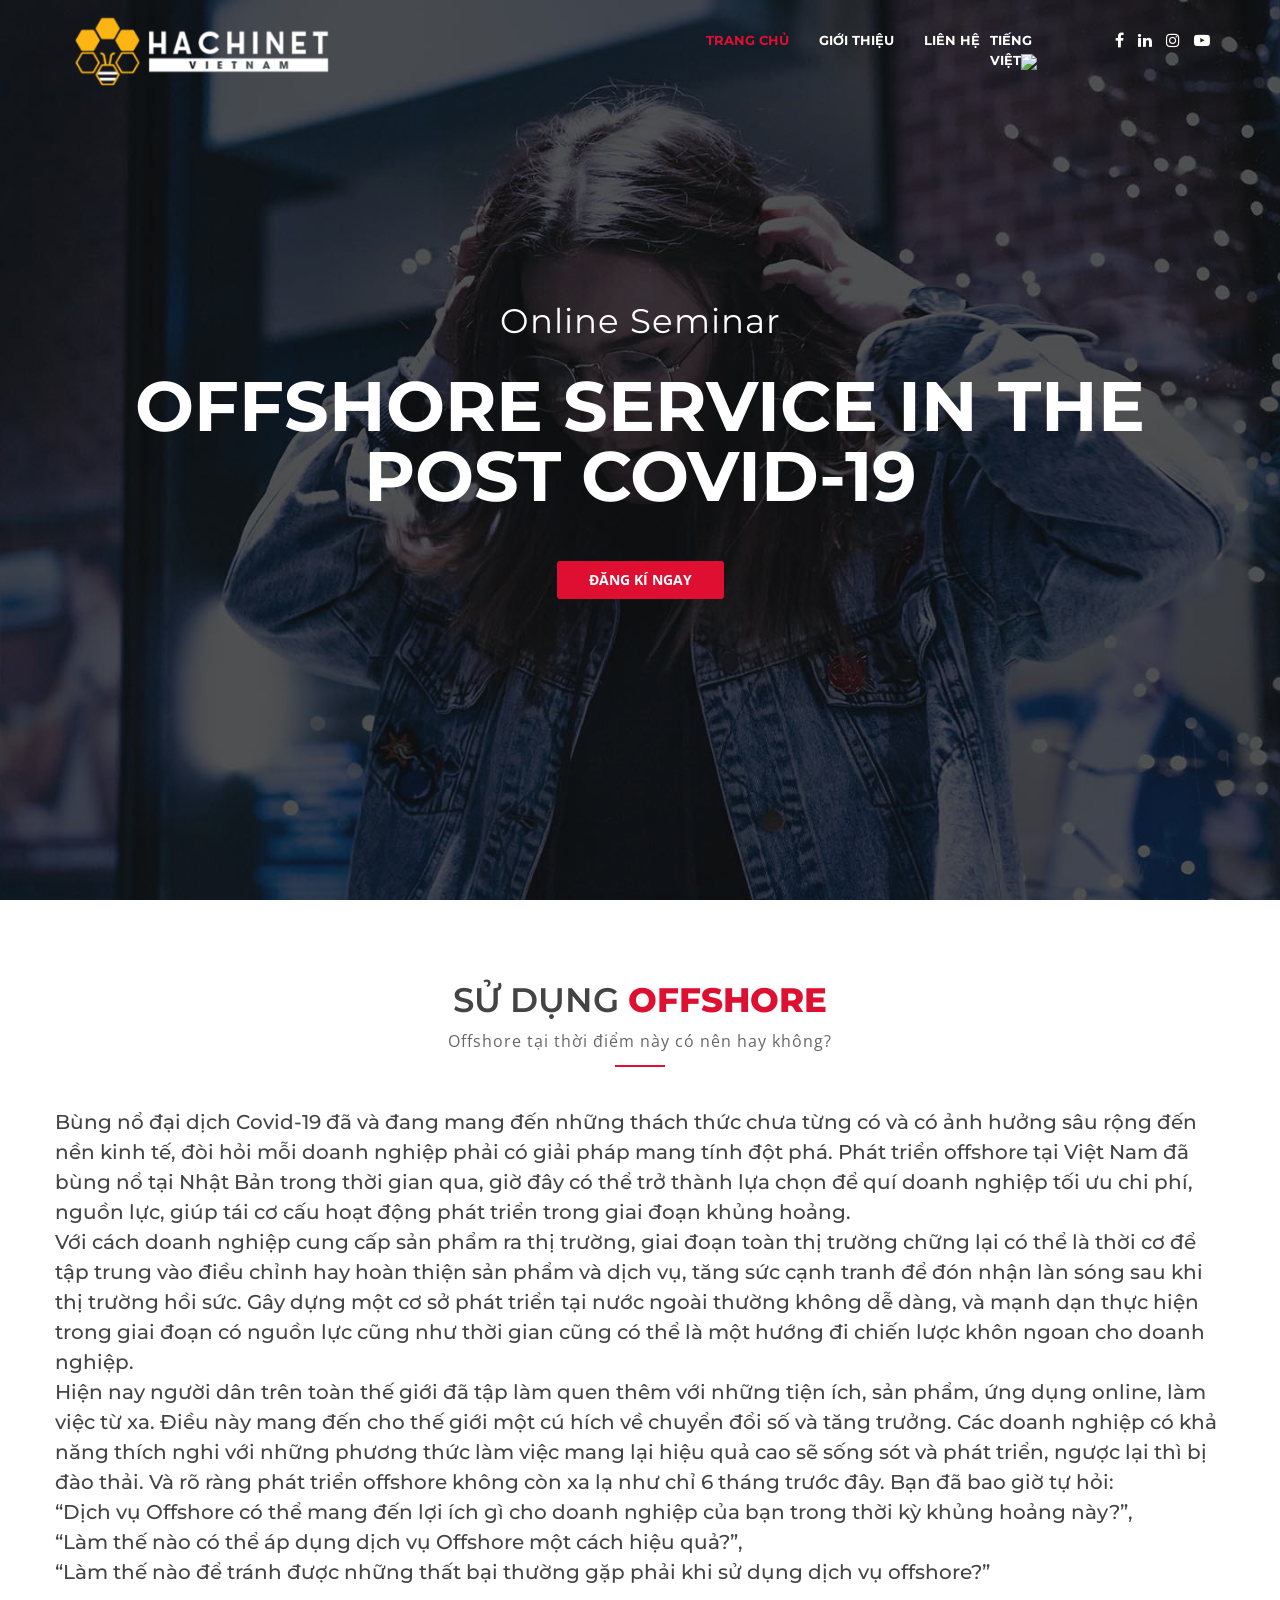
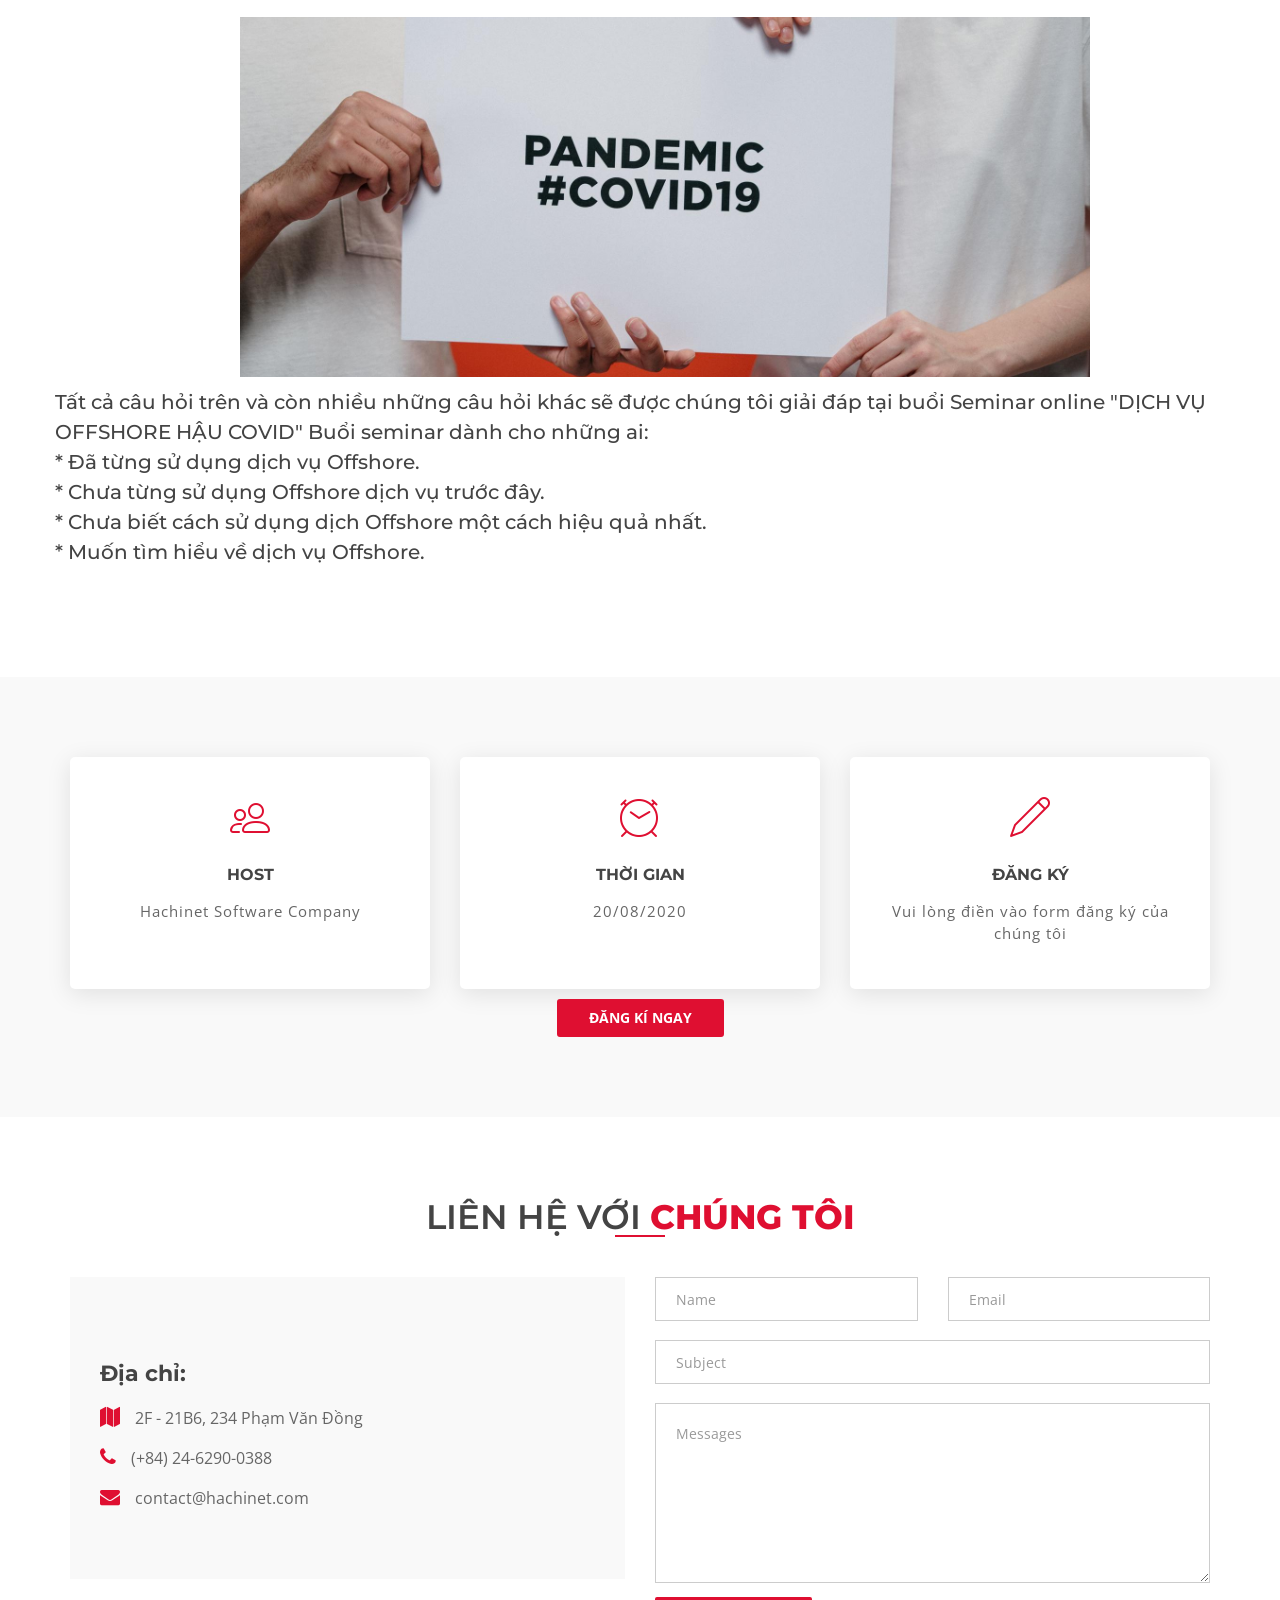
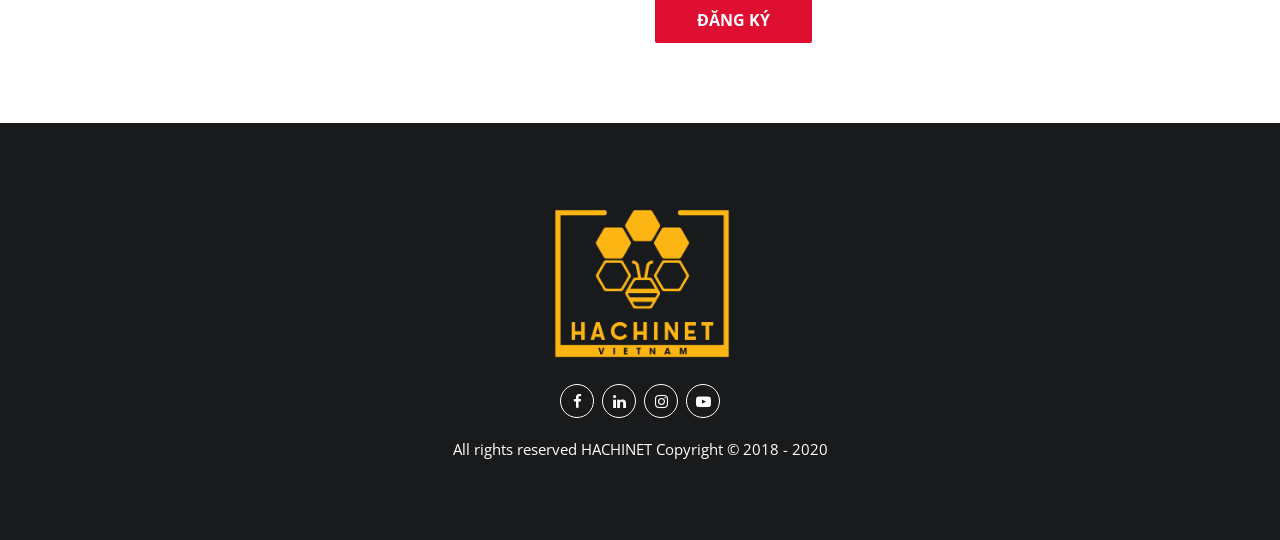
==== commit 7459848d: "update 17/08" ====
--- a/index.html
+++ b/index.html
@@ -292,7 +292,8 @@
                     </div>
                 </div>
                 <center>
-                    <button type="button" class="slide-btn " data-toggle="modal" data-target="#exampleModal">
+                    <button type="button" class="slide-btn" id="slide-btn1" data-toggle="modal"
+                        data-target="#exampleModal">
                         Đăng kí ngay
                     </button>
                 </center>
@@ -1016,12 +1017,12 @@
                             <form id="contactForm" method="POST"
                                 action="http://usdtheme.com/usd/samual-preview/contact.php" class="contact-form">
                                 <div class="col-md-6 col-sm-6 col-xs-12">
-                                    <input type="text" id="name1" class="form-control" placeholder="Name" required
+                                    <input type="text" id="nameSuccess" class="form-control" placeholder="Name" required
                                         data-error="Please enter your name">
                                     <div class="help-block with-errors"></div>
                                 </div>
                                 <div class="col-md-6 col-sm-6 col-xs-12">
-                                    <input type="email" class="email form-control" id="email1" placeholder="Email"
+                                    <input type="email" class="email form-control" id="emailSuccess" placeholder="Email"
                                         required data-error="Please enter your email">
                                     <div class="help-block with-errors"></div>
                                 </div>
@@ -1098,7 +1099,7 @@
                     <div class="modal-body">
                         <form class="needs-validation" id="myForm" novalidate>
                             <div class="form-group">
-                                <label for="exampleInputEmail1">Tên của bạn</label>
+                                <label for="exampleInputEmail1">Tên của bạn*</label>
                                 <input type="text" class="form-control" id="name" aria-describedby="emailHelp"
                                     placeholder="Name" required>
                                 <!-- <div class="invalid-feedback">
@@ -1106,7 +1107,7 @@
                                 </div> -->
                             </div>
                             <div class="form-group">
-                                <label for="exampleInputEmail1">Email</label>
+                                <label for="exampleInputEmail1">Email*</label>
                                 <input type="email" class="form-control" id="email" aria-describedby="emailHelp"
                                     placeholder="Enter email" required>
                                 <!-- <div class="invalid-feedback">
@@ -1117,7 +1118,7 @@
                                     else.</small> -->
                             </div>
                             <div class="form-group">
-                                <label for="exampleInputEmail1">Công ty</label>
+                                <label for="exampleInputEmail1">Công ty*</label>
                                 <input type="text" class="form-control" id="company" aria-describedby="emailHelp"
                                     placeholder="Company" required>
                                 <!-- <div class="invalid-feedback">
@@ -1125,14 +1126,14 @@
                                 </div> -->
                             </div>
                             <div class="form-group">
-                                <label for="exampleInputPassword1">Địa chỉ</label>
+                                <label for="exampleInputPassword1">Địa chỉ*</label>
                                 <input type="text" class="form-control" id="address" placeholder="Address" required>
                                 <!-- <div class="invalid-feedback">
                                     Please enter a address
                                 </div> -->
                             </div>
-                            <button type="button" onclick="sendEmail()" value="Send An Email"
-                                class="slide-btn">Gửi</button>
+                            <button type="button" onclick="sendEmail()" value="Send An Email" class="slide-btn"
+                                id="slide-btn1">Gửi</button>
                         </form>
                     </div>
                 </div>
@@ -1144,7 +1145,7 @@
     <script src="https://ajax.googleapis.com/ajax/libs/jquery/3.5.1/jquery.min.js"></script>
     <script type="text/javascript">
         function sendSuccess() {
-            swal("", "Cảm ơn bạn đã phản hồi!", "success")
+            swal("", "Cảm ơn bạn đã phản hồi!", "success", { button: false })
         }
         function sendEmail() {
             var name = $("#name");
@@ -1179,7 +1180,6 @@
                 return false;
             } else
                 caller.css('border', '');
-
             return true;
         }
 
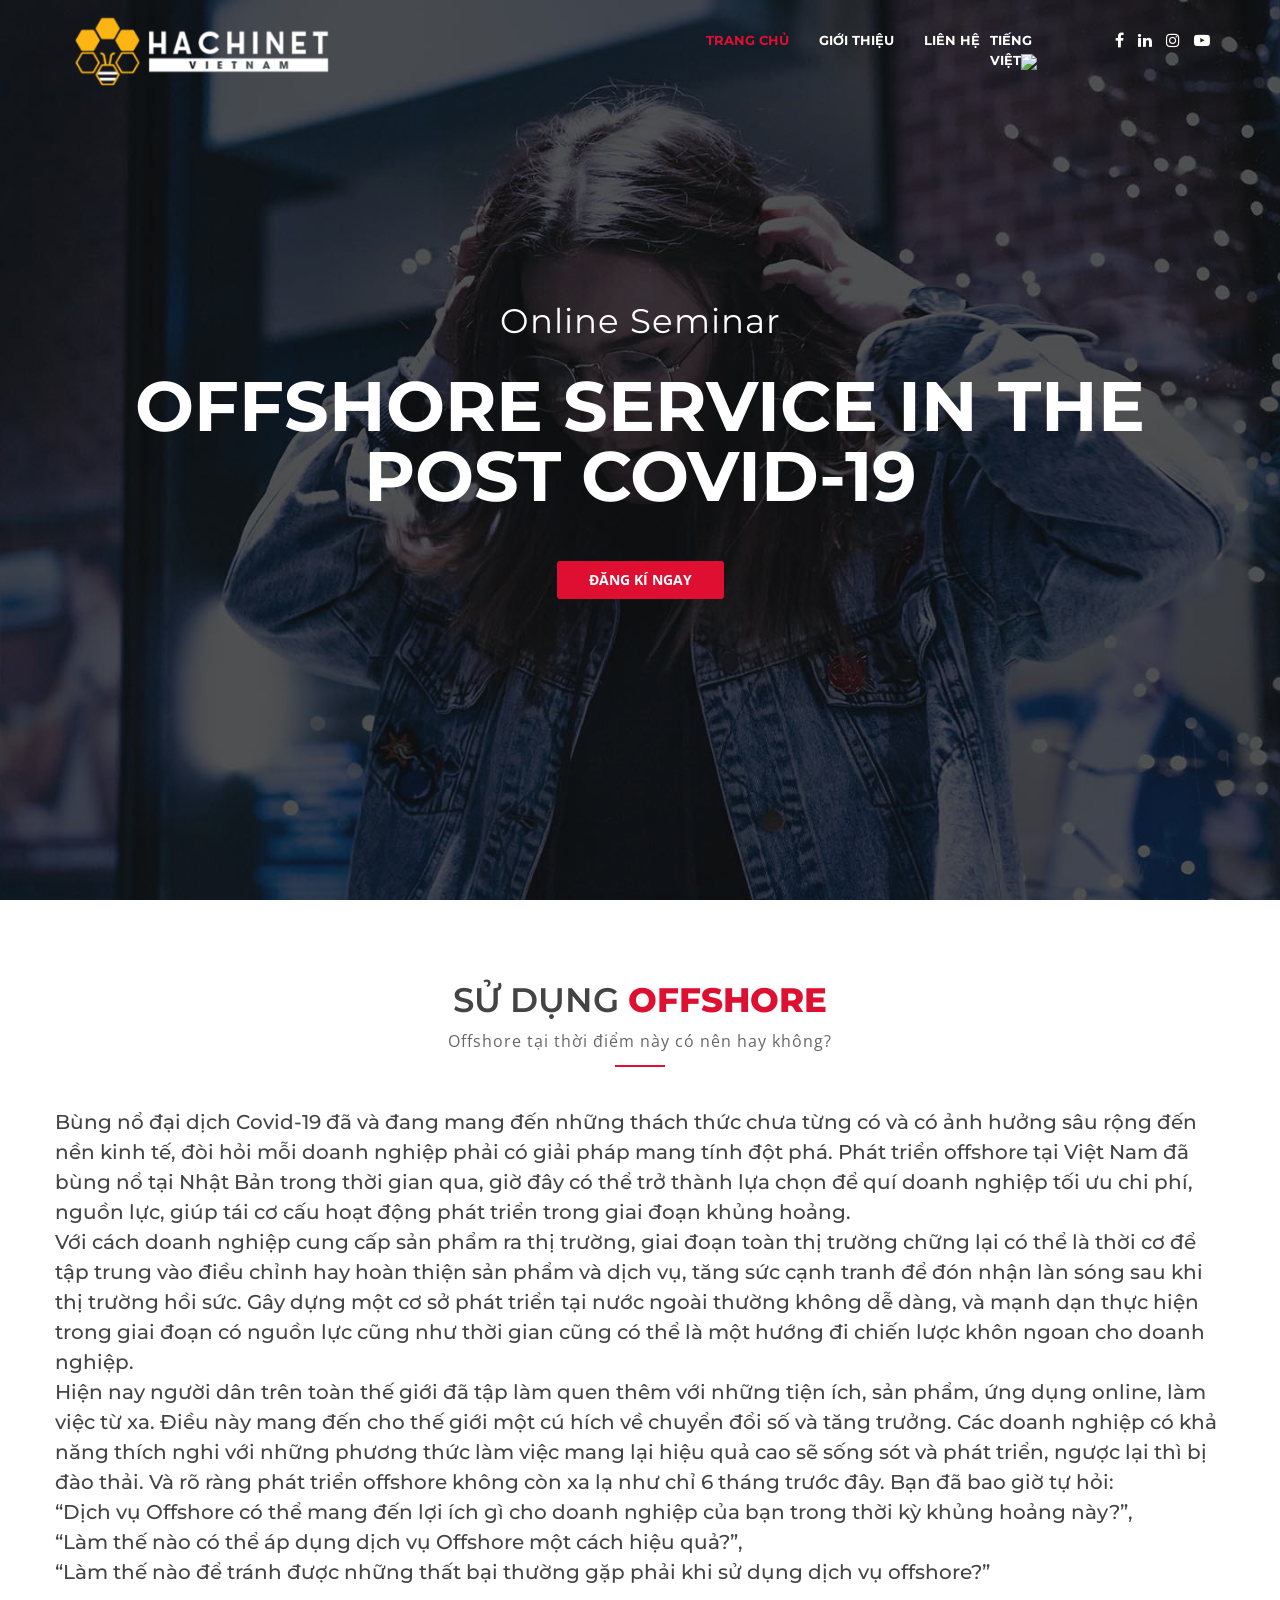
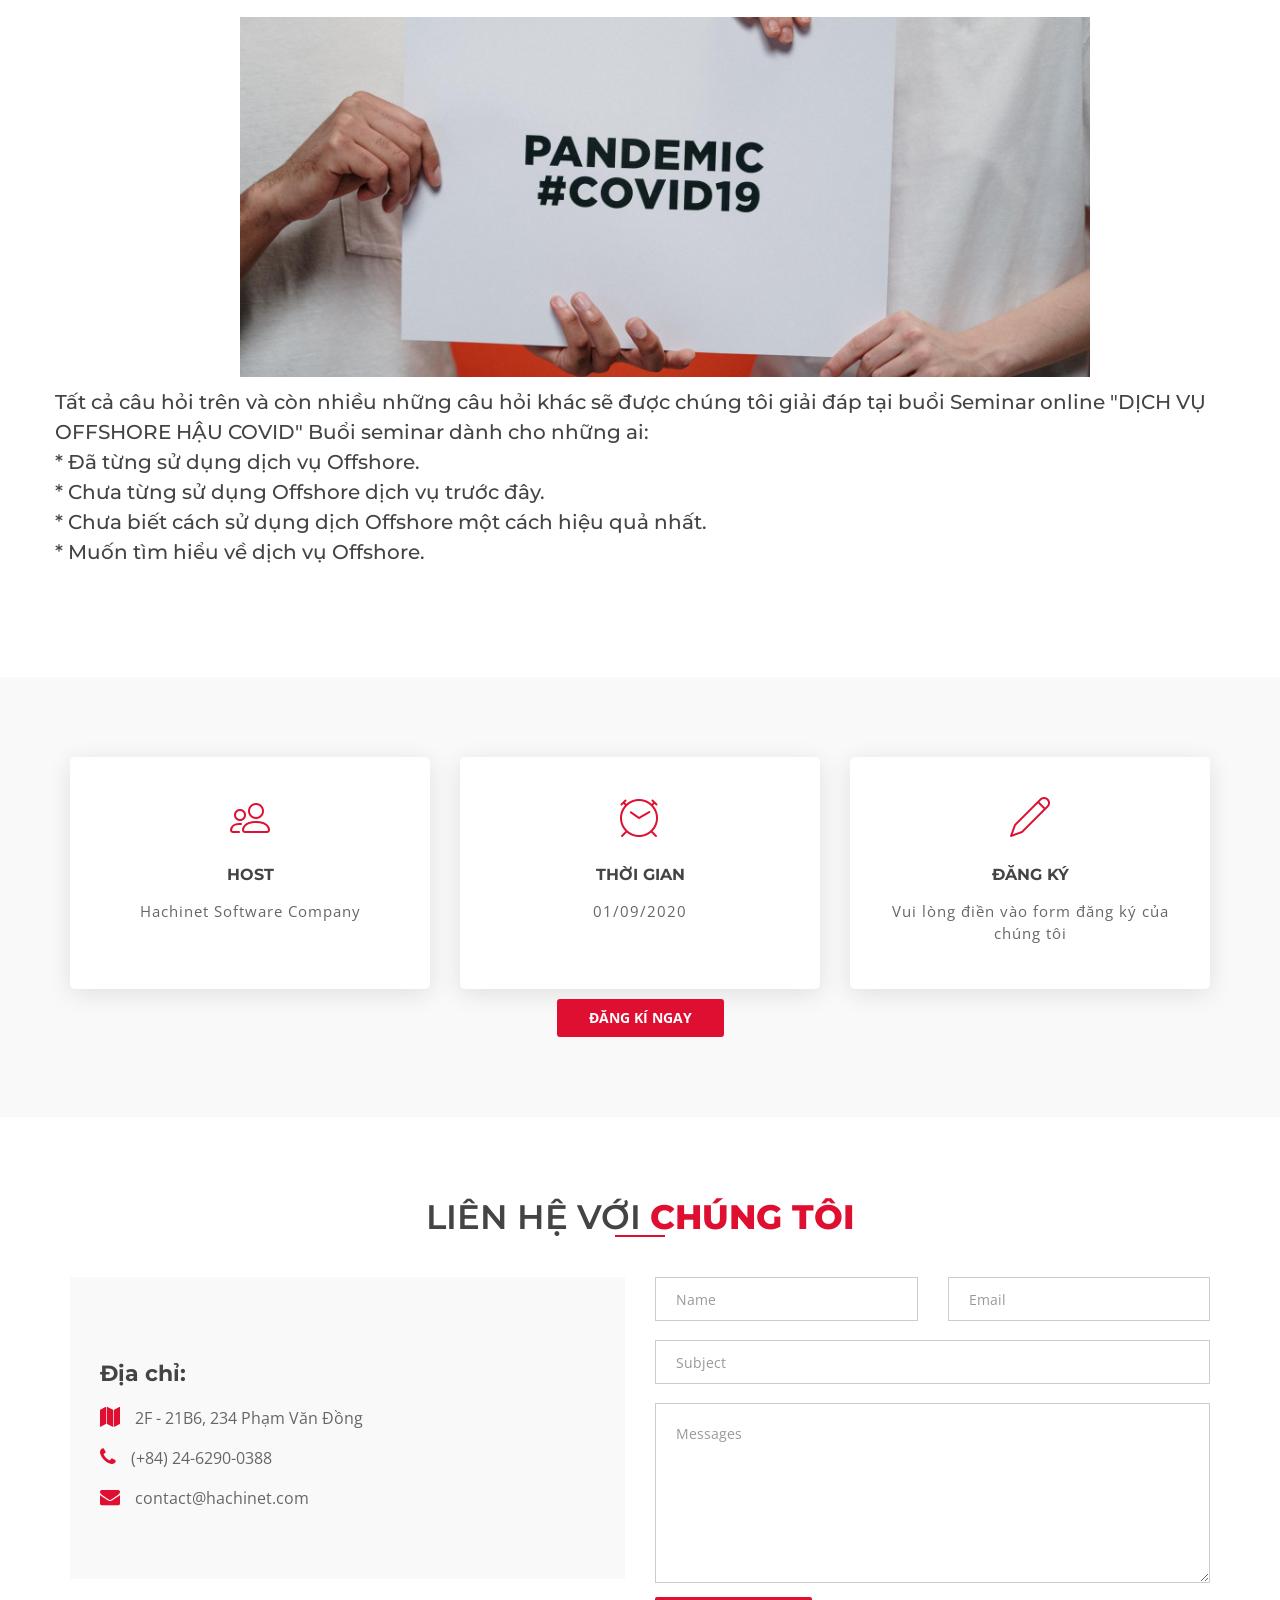
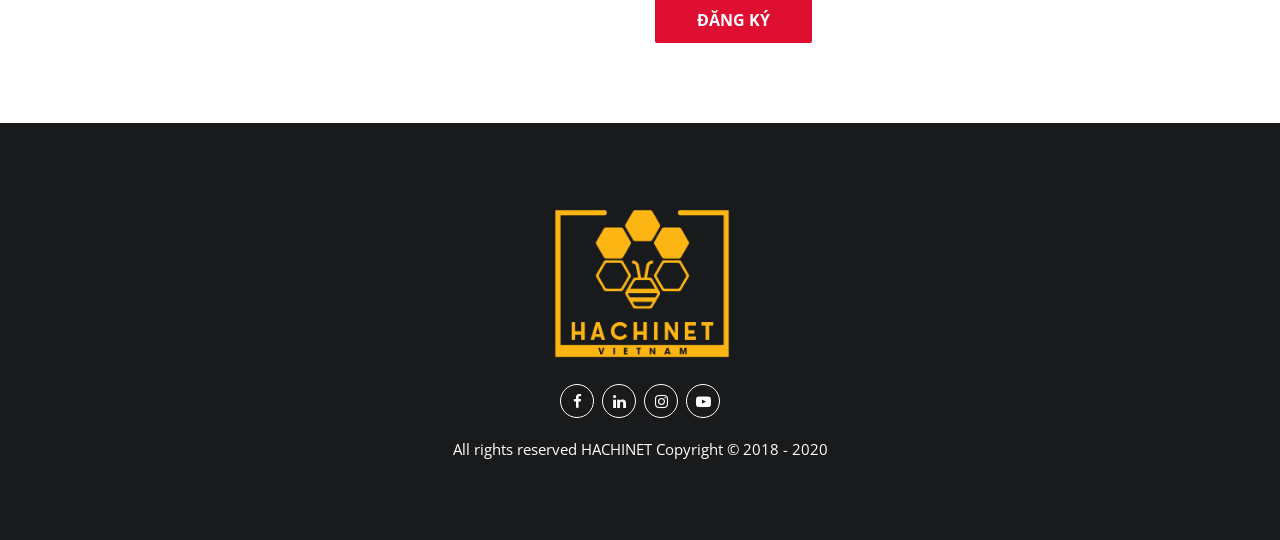
==== commit 7a1176c4: "update again" ====
--- a/index.html
+++ b/index.html
@@ -67,13 +67,13 @@
                         <div class="header-right-link" style="left: 50px">
                             <!-- Social link start -->
                             <ul class="header-social">
-                                <li><a href="https://www.facebook.com/hachinet.jsc/"><i class="fa fa-facebook"></i></a>
+                                <li><a href="#"><i class="fa fa-facebook"></i></a>
                                 </li>
-                                <li><a href="https://www.linkedin.com/company/hachinet-software1/"><i
+                                <li><a href="#"><i
                                             class="fa fa-linkedin"></i></a></li>
-                                <li><a href="https://www.instagram.com/hachinet.software/"><i
+                                <li><a href="#"><i
                                             class="fa fa-instagram"></i></a></li>
-                                <li><a href="https://www.youtube.com/channel/UCg09BsCLLl-7fIqGC94s8JQ"><i
+                                <li><a href="#"><i
                                             class="fa fa-youtube-play"></i></a></li>
                             </ul>
                             <!-- Social link end -->
@@ -260,7 +260,7 @@
                             </div>
                             <div class="service-content">
                                 <h4>Thời gian</h4>
-                                <p>20/08/2020</p><br />
+                                <p>01/09/2020</p><br />
                             </div>
                             <!-- <div class="image-layer">
 									<a href="#"><i class="icon icon-laptop"></i>Website</a>
@@ -1065,13 +1065,13 @@
                             </div>
                             <div class="footer-social">
                                 <ul class="social-link">
-                                    <li><a href="https://www.facebook.com/hachinet.jsc/"><i
+                                    <li><a href="#"><i
                                                 class="fa fa-facebook"></i></a></li>
-                                    <li><a href="https://www.linkedin.com/company/hachinet-software1/"><i
+                                    <li><a href="#"><i
                                                 class="fa fa-linkedin"></i></a></li>
-                                    <li><a href="https://www.instagram.com/hachinet.software/"><i
+                                    <li><a href="#"><i
                                                 class="fa fa-instagram"></i></a></li>
-                                    <li><a href="https://www.youtube.com/channel/UCg09BsCLLl-7fIqGC94s8JQ"><i
+                                    <li><a href="#"><i
                                                 class="fa fa-youtube-play"></i></a></li>
                                 </ul>
                             </div>
@@ -1145,7 +1145,7 @@
     <script src="https://ajax.googleapis.com/ajax/libs/jquery/3.5.1/jquery.min.js"></script>
     <script type="text/javascript">
         function sendSuccess() {
-            swal("", "Cảm ơn bạn đã phản hồi!", "success", { button: false })
+            swal("", "Cảm ơn bạn đã đăng ký, chúng tôi sẽ gửi cho bạn link URL buổi seminar qua email bạn đã đăng ký vào buổi tối trước ngày seminar được diễn ra (19/08/2020)", "success", { button: false })
         }
         function sendEmail() {
             var name = $("#name");
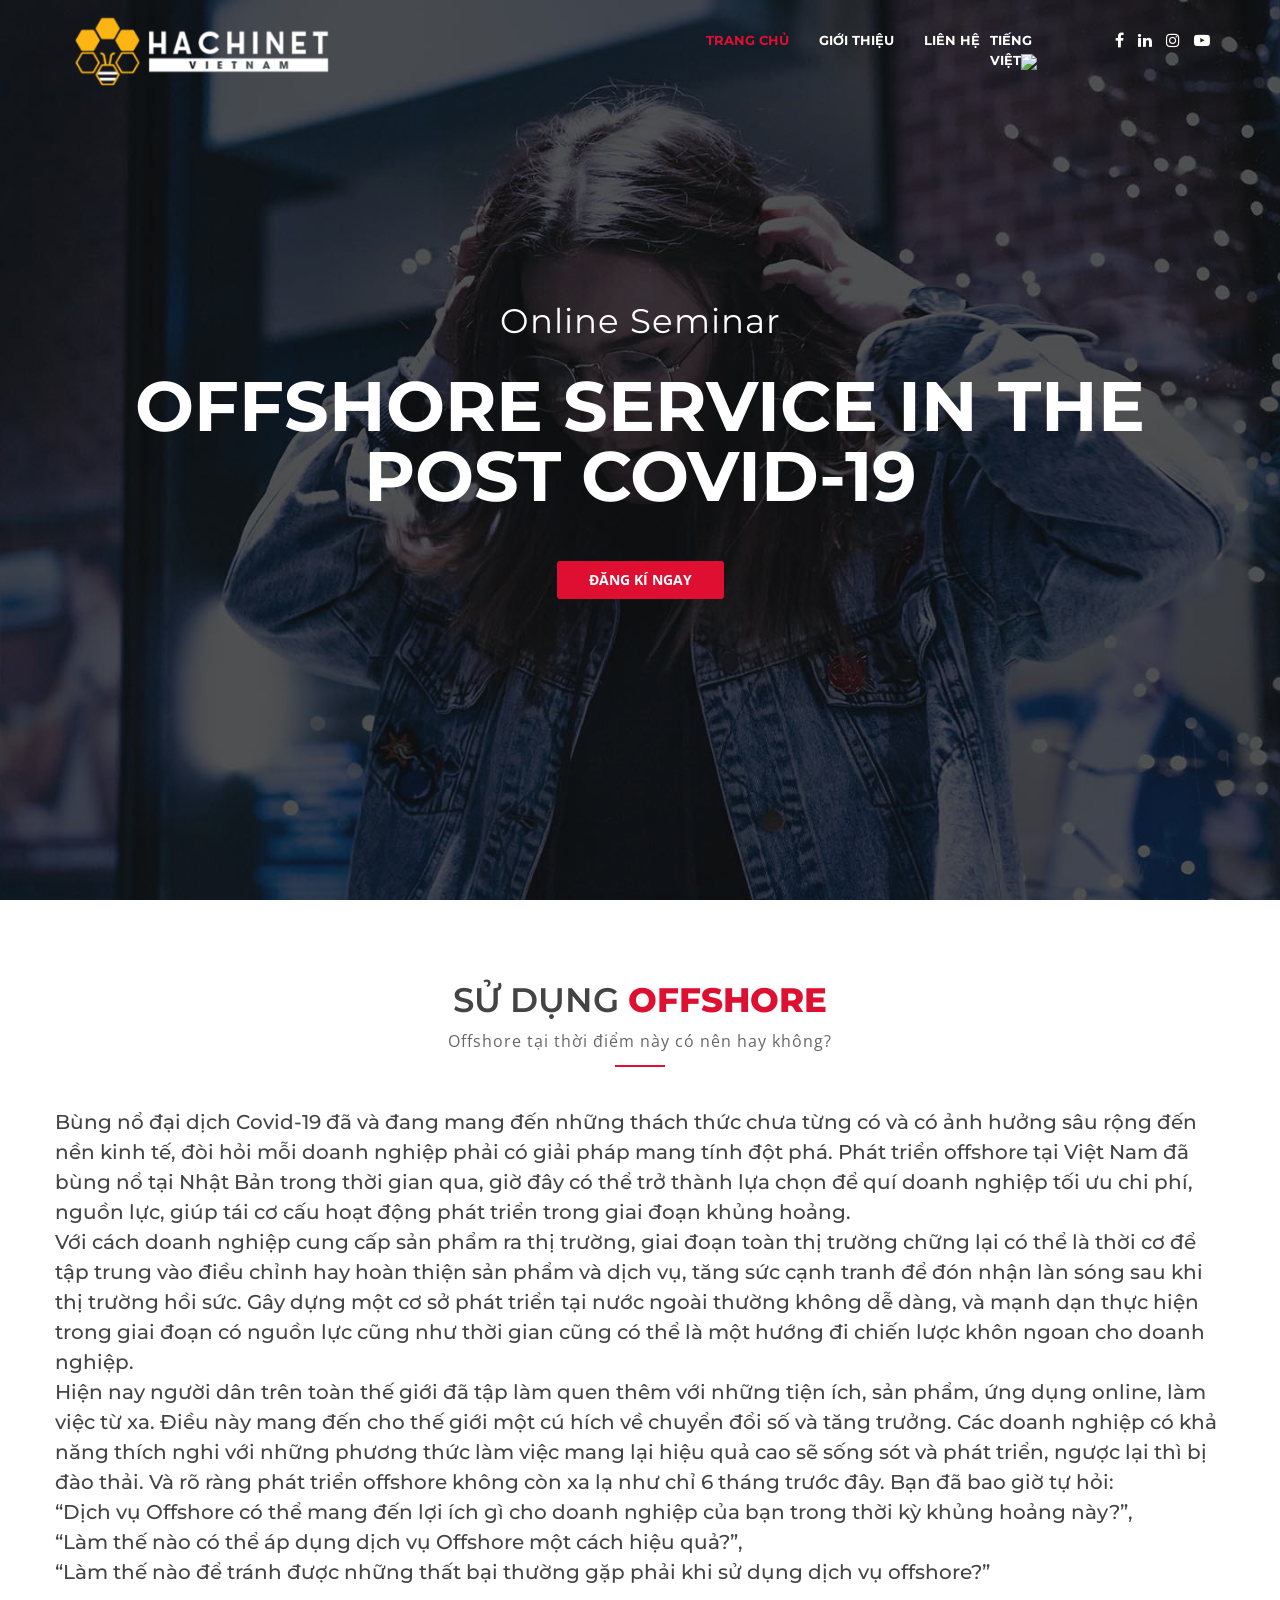
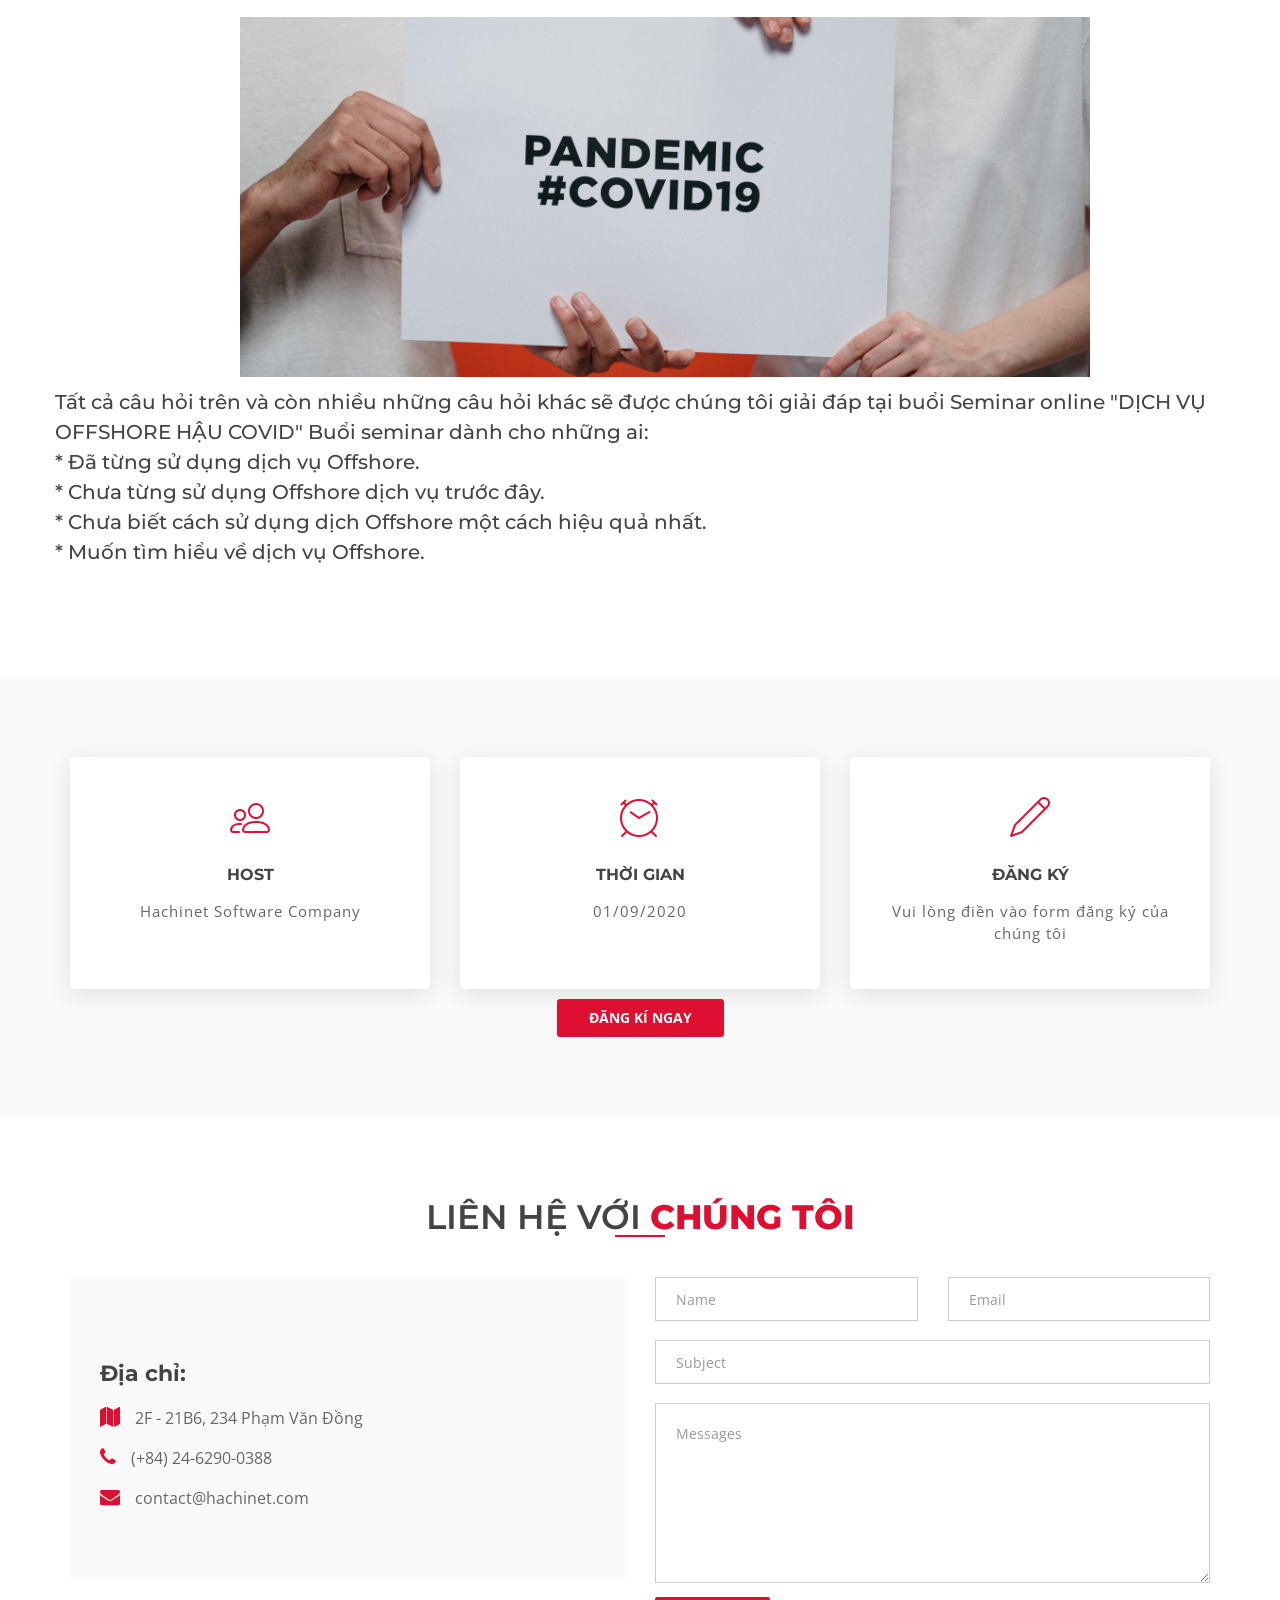
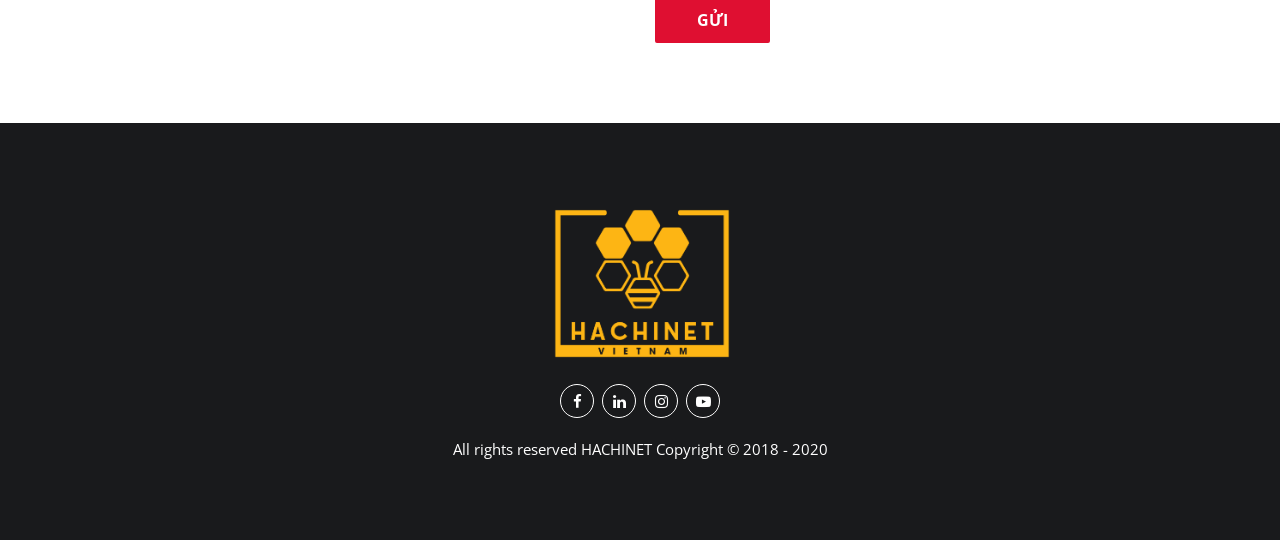
==== commit 5a2b93b4: "add contact email" ====
--- a/index.html
+++ b/index.html
@@ -69,12 +69,9 @@
                             <ul class="header-social">
                                 <li><a href="#"><i class="fa fa-facebook"></i></a>
                                 </li>
-                                <li><a href="#"><i
-                                            class="fa fa-linkedin"></i></a></li>
-                                <li><a href="#"><i
-                                            class="fa fa-instagram"></i></a></li>
-                                <li><a href="#"><i
-                                            class="fa fa-youtube-play"></i></a></li>
+                                <li><a href="#"><i class="fa fa-linkedin"></i></a></li>
+                                <li><a href="#"><i class="fa fa-instagram"></i></a></li>
+                                <li><a href="#"><i class="fa fa-youtube-play"></i></a></li>
                             </ul>
                             <!-- Social link end -->
                         </div>
@@ -1014,8 +1011,7 @@
                 <div class="col-md-6 col-sm-6 col-xs-12">
                     <div class="contact-form">
                         <div class="row">
-                            <form id="contactForm" method="POST"
-                                action="http://usdtheme.com/usd/samual-preview/contact.php" class="contact-form">
+                            <form id="contactForm" class="contact-form">
                                 <div class="col-md-6 col-sm-6 col-xs-12">
                                     <input type="text" id="nameSuccess" class="form-control" placeholder="Name" required
                                         data-error="Please enter your name">
@@ -1037,8 +1033,8 @@
                                     <div class="help-block with-errors"></div>
                                 </div>
                                 <div class="col-md-12 col-sm-12 col-xs-12 text-center">
-                                    <button type="submit1" id="submit1" class="contact-btn" onclick="sendSuccess()">Đăng
-                                        ký</button>
+                                    <button type="button" id="submit" class="contact-btn"
+                                        onclick="sendSuccess()">Gửi</button>
                                     <div id="msgSubmit" class="h3 text-center hidden"></div>
                                     <div class="clearfix"></div>
                                 </div>
@@ -1065,14 +1061,10 @@
                             </div>
                             <div class="footer-social">
                                 <ul class="social-link">
-                                    <li><a href="#"><i
-                                                class="fa fa-facebook"></i></a></li>
-                                    <li><a href="#"><i
-                                                class="fa fa-linkedin"></i></a></li>
-                                    <li><a href="#"><i
-                                                class="fa fa-instagram"></i></a></li>
-                                    <li><a href="#"><i
-                                                class="fa fa-youtube-play"></i></a></li>
+                                    <li><a href="#"><i class="fa fa-facebook"></i></a></li>
+                                    <li><a href="#"><i class="fa fa-linkedin"></i></a></li>
+                                    <li><a href="#"><i class="fa fa-instagram"></i></a></li>
+                                    <li><a href="#"><i class="fa fa-youtube-play"></i></a></li>
                                 </ul>
                             </div>
                             <div class="copyright">
@@ -1145,7 +1137,25 @@
     <script src="https://ajax.googleapis.com/ajax/libs/jquery/3.5.1/jquery.min.js"></script>
     <script type="text/javascript">
         function sendSuccess() {
-            swal("", "Cảm ơn bạn đã đăng ký, chúng tôi sẽ gửi cho bạn link URL buổi seminar qua email bạn đã đăng ký vào buổi tối trước ngày seminar được diễn ra (19/08/2020)", "success", { button: false })
+            var nameSuccess = $("#nameSuccess");
+            var emailSuccess = $("#emailSuccess");
+            var msg_subject = $("#msg_subject");
+            var message = $("#message");
+            $.ajax({
+                url: 'sendSuccess.php',
+                method: 'POST',
+                dataType: 'json',
+                data: {
+                    nameSuccess: nameSuccess.val(),
+                    emailSuccess: emailSuccess.val(),
+                    msg_subject: msg_subject.val(),
+                    message: message.val()
+                }, success: function (response) {
+                    swal("", "Cảm ơn bạn đã đăng ký, chúng tôi sẽ gửi cho bạn link URL buổi seminar qua email bạn đã đăng ký vào buổi tối trước ngày seminar được diễn ra (19/08/2020)", "success");
+                    $('#contactForm')[0].reset();
+                    // $('.modal').modal('hide');
+                }
+            });
         }
         function sendEmail() {
             var name = $("#name");
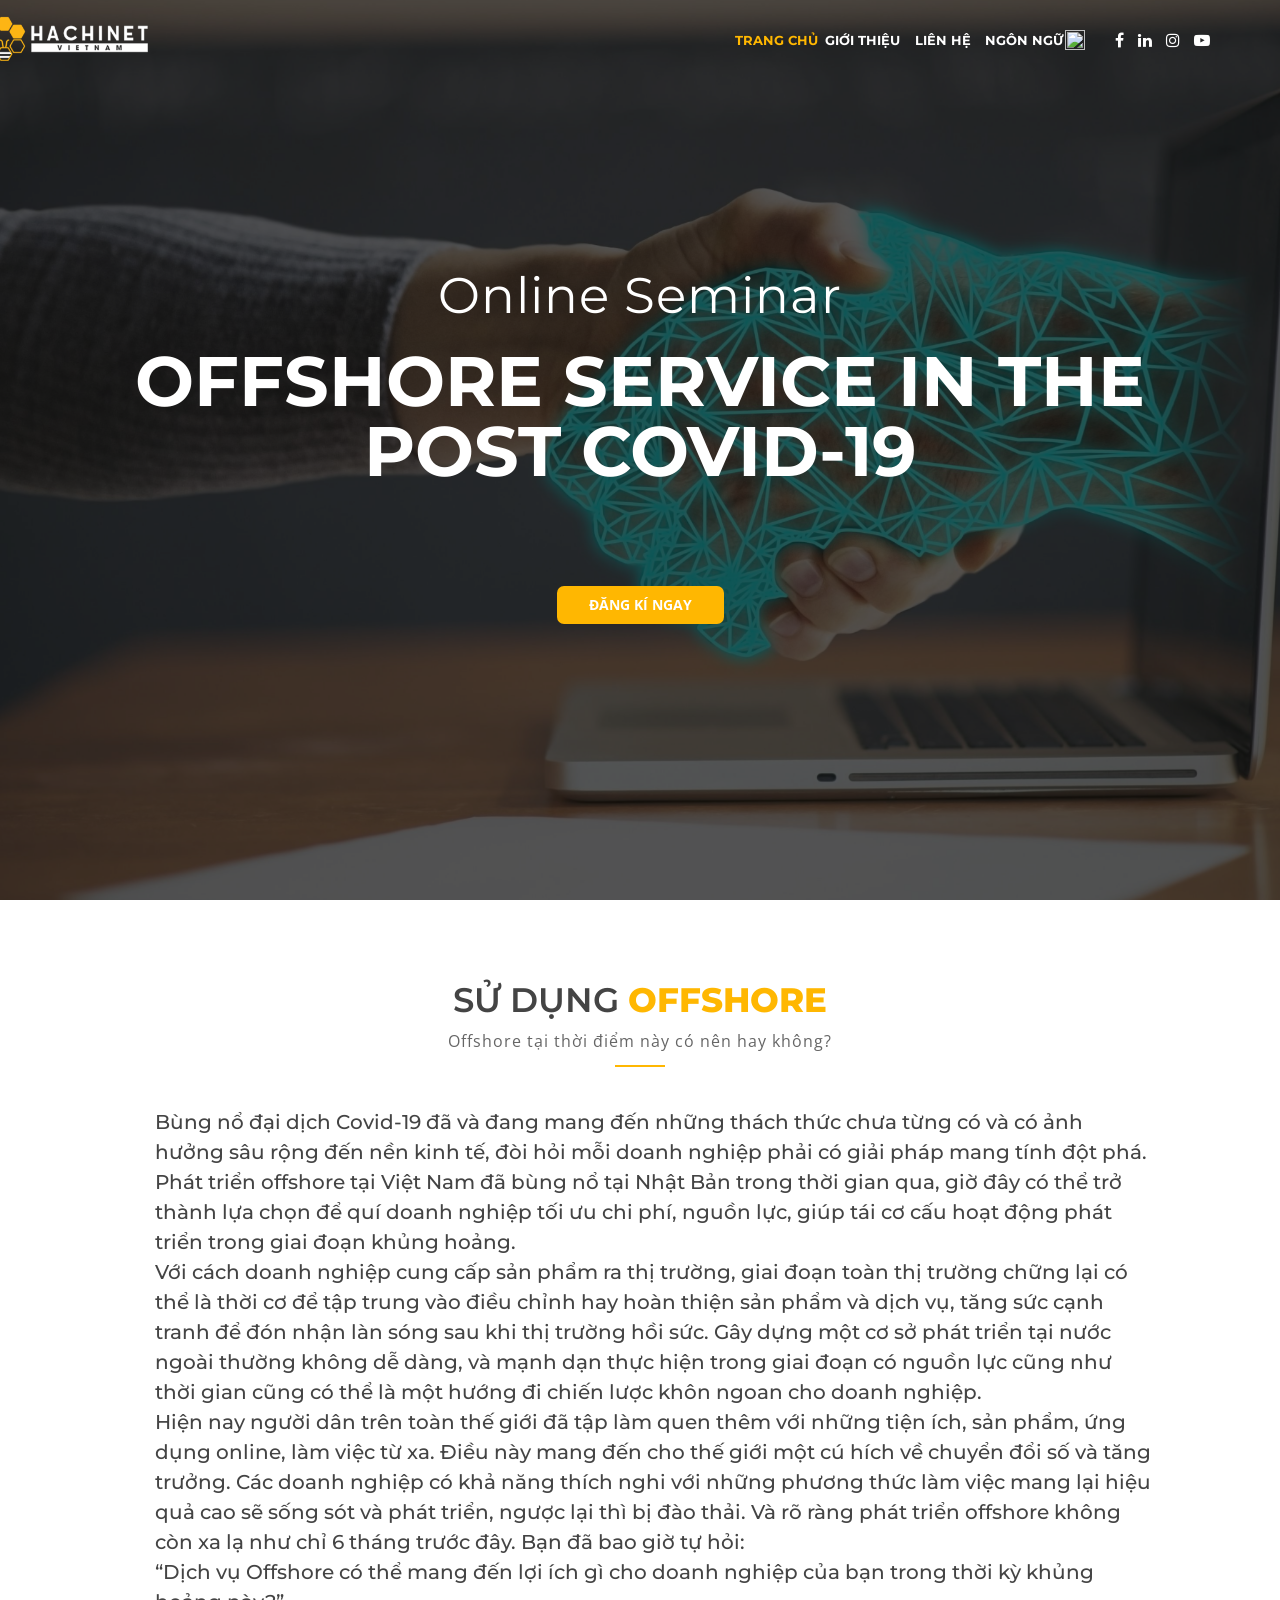
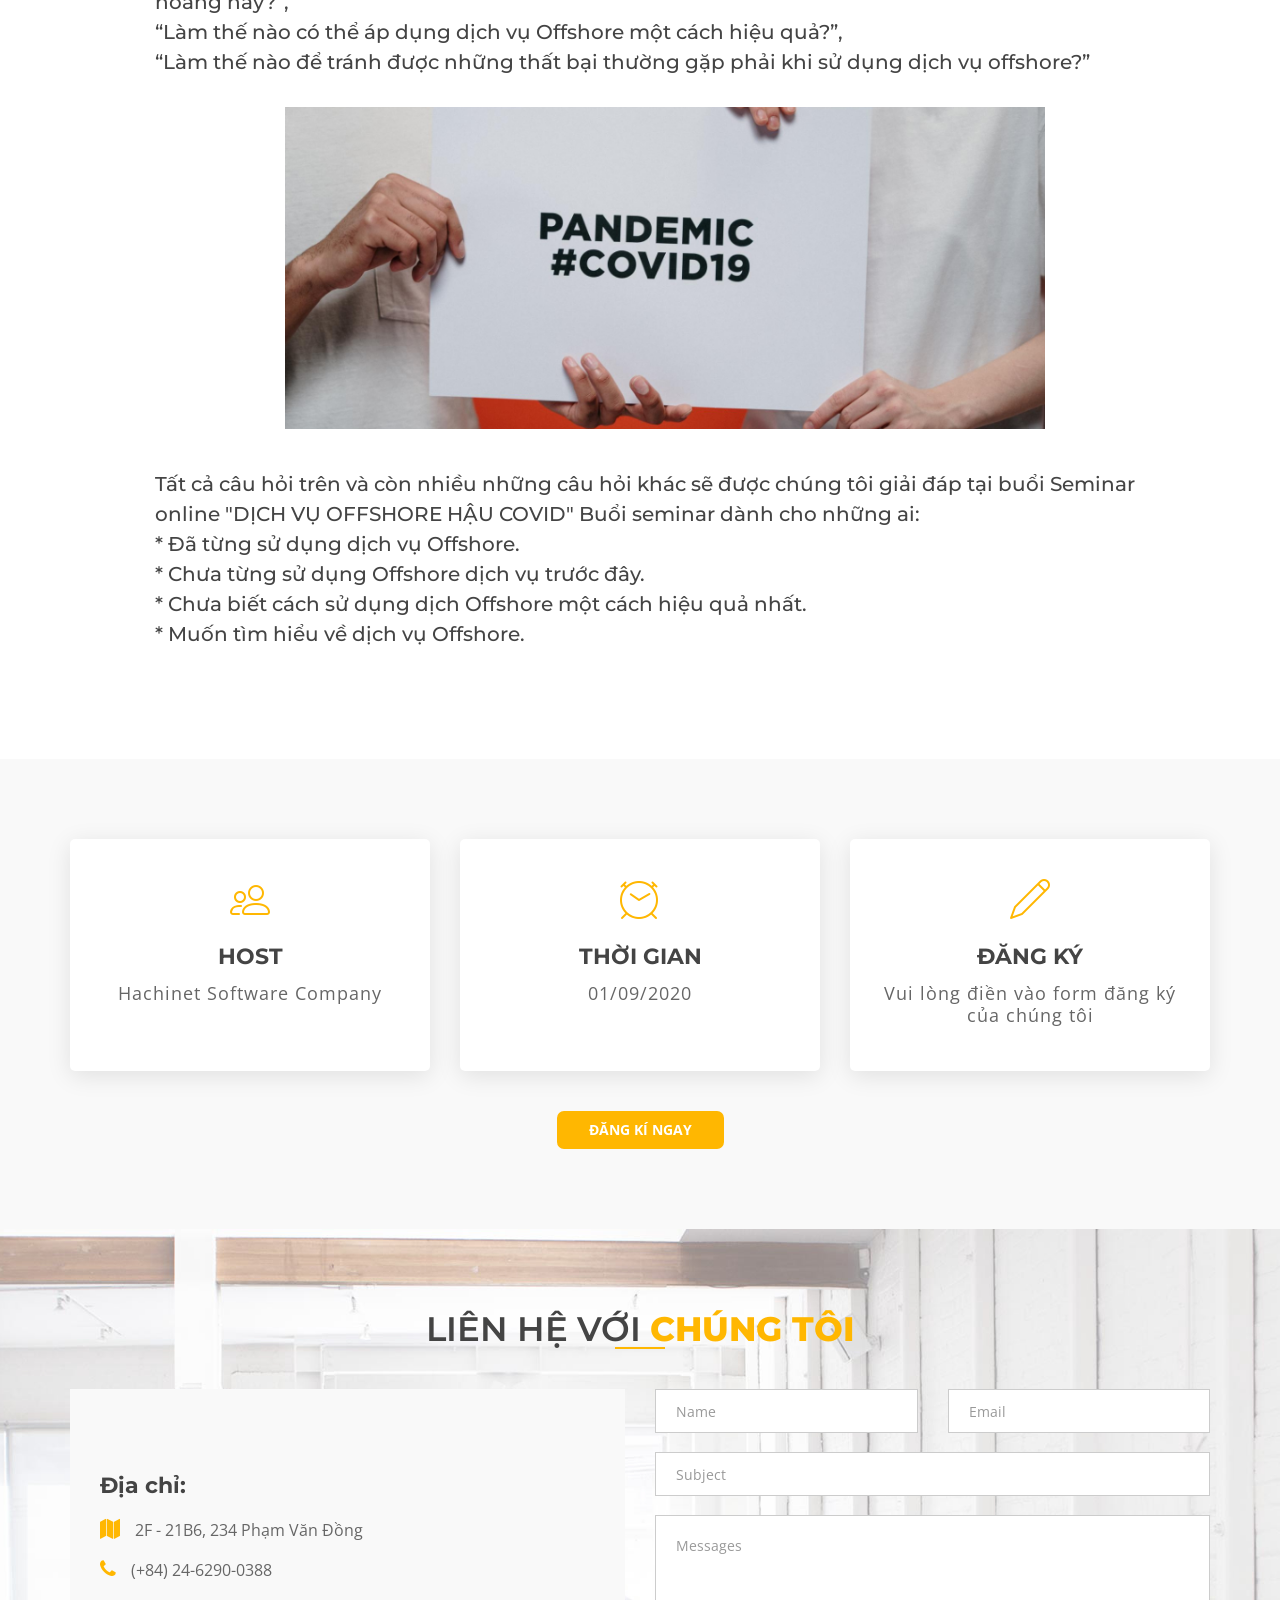
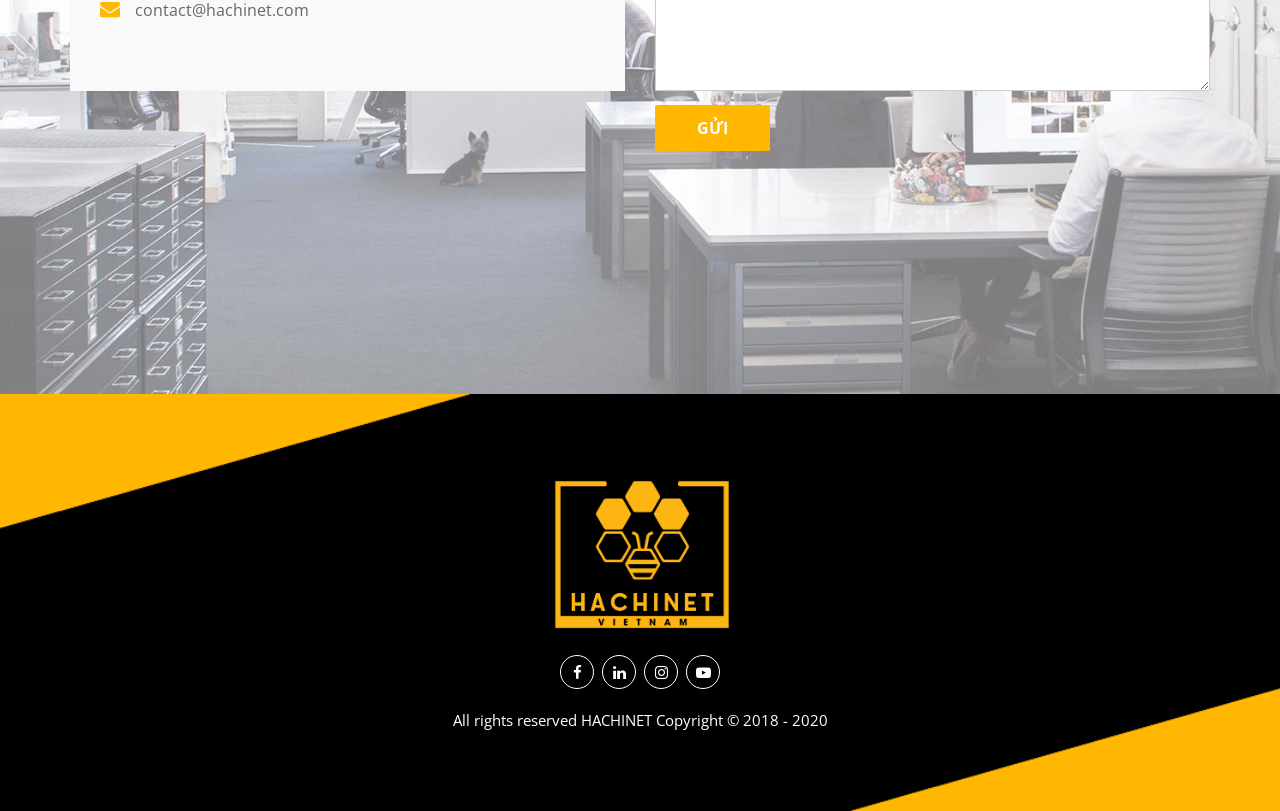
==== commit 9cea24ea: "add css" ====
--- a/index.html
+++ b/index.html
@@ -67,11 +67,15 @@
                         <div class="header-right-link" style="left: 50px">
                             <!-- Social link start -->
                             <ul class="header-social">
-                                <li><a href="#"><i class="fa fa-facebook"></i></a>
+                                <li><a href="https://www.facebook.com/hachinet.jsc/" target="_blank"><i
+                                            class="fa fa-facebook"></i></a>
                                 </li>
-                                <li><a href="#"><i class="fa fa-linkedin"></i></a></li>
-                                <li><a href="#"><i class="fa fa-instagram"></i></a></li>
-                                <li><a href="#"><i class="fa fa-youtube-play"></i></a></li>
+                                <li><a href="https://www.linkedin.com/company/hachinet-software1/" target="_blank"><i
+                                            class="fa fa-linkedin"></i></a></li>
+                                <li><a href="https://www.instagram.com/hachinet.software/" target="_blank"><i
+                                            class="fa fa-instagram"></i></a></li>
+                                <li><a href="https://www.youtube.com/channel/UCg09BsCLLl-7fIqGC94s8JQ"
+                                        target="_blank"><i class="fa fa-youtube-play"></i></a></li>
                             </ul>
                             <!-- Social link end -->
                         </div>
@@ -84,8 +88,8 @@
                                         <li><a class="page-scroll" href="#about">Giới thiệu</a></li>
                                         <li><a class="page-scroll" href="#contact">Liên hệ</a></li>
                                         <li
-                                            style="margin-left: -20px; margin-right: 30px; padding-right: 10px; width: 100px;">
-                                            <a>Tiếng Việt<img class="icon_language"
+                                            style="margin-left: -20px; margin-right: 30px; padding-right: 10px; width: 100px; cursor: pointer;">
+                                            <a>Ngôn ngữ<img class="icon_language"
                                                     src="https://hachinet.com/static/img/flags/VietNam.png" /></a>
                                             <ul class="sub-menu sub-1">
                                                 <li><a href="usa.html">Tiếng Anh<img class="icon_language_sub"
@@ -145,7 +149,7 @@
                                 <h3 class="title1">Online Seminar </h3>
                                 <h1 class="title2">Offshore service in the post Covid-19</h1>
                                 <div class="slider-button">
-                                    <!-- <a class="slide-btn" href="#">Đăng ký ngay</a> -->
+                                    <!-- <a class="slide-btn" >Đăng ký ngay</a> -->
                                     <button type="button" class="slide-btn" data-toggle="modal"
                                         data-target="#exampleModal">
                                         Đăng kí ngay
@@ -233,17 +237,17 @@
                     <div class="well-services">
                         <div class="main-services text-center">
                             <div class="services-img">
-                                <a href="#"><i class="icon icon-users"></i></a>
+                                <a><i class="icon icon-users"></i></a>
                             </div>
                             <div class="service-content">
                                 <h4>Host</h4>
                                 <p>Hachinet Software Company</p><br />
                             </div>
                             <!-- <div class="image-layer">
-									<a href="#"><i class="icon icon-picture"></i>Branding</a>
-									<a href="#"><i class="icon icon-crop"></i>Web design</a>
-									<a href="#"><i class="icon icon-camera"></i>Photoshop</a>
-									<a href="#"><i class="icon icon-pencil"></i>Print design</a>
+									<a ><i class="icon icon-picture"></i>Branding</a>
+									<a ><i class="icon icon-crop"></i>Web design</a>
+									<a ><i class="icon icon-camera"></i>Photoshop</a>
+									<a ><i class="icon icon-pencil"></i>Print design</a>
 								</div> -->
                         </div>
                     </div>
@@ -253,17 +257,17 @@
                     <div class="well-services">
                         <div class="main-services text-center">
                             <div class="services-img">
-                                <a href="#"><i class="icon icon-clock"></i></a>
+                                <a><i class="icon icon-clock"></i></a>
                             </div>
                             <div class="service-content">
                                 <h4>Thời gian</h4>
                                 <p>01/09/2020</p><br />
                             </div>
                             <!-- <div class="image-layer">
-									<a href="#"><i class="icon icon-laptop"></i>Website</a>
-									<a href="#"><i class="icon icon-laptop-phone"></i>Web application</a>
-									<a href="#"><i class="icon icon-cog"></i>Web security</a>
-									<a href="#"><i class="icon icon-eye"></i>Search Engine</a>
+									<a ><i class="icon icon-laptop"></i>Website</a>
+									<a ><i class="icon icon-laptop-phone"></i>Web application</a>
+									<a ><i class="icon icon-cog"></i>Web security</a>
+									<a ><i class="icon icon-eye"></i>Search Engine</a>
 								</div> -->
                         </div>
                     </div>
@@ -273,17 +277,17 @@
                     <div class="well-services">
                         <div class="main-services text-center">
                             <div class="services-img">
-                                <a href="#"><i class="icon icon-pencil"></i></a>
+                                <a><i class="icon icon-pencil"></i></a>
                             </div>
                             <div class="service-content">
                                 <h4>Đăng ký</h4>
                                 <p>Vui lòng điền vào form đăng ký của chúng tôi</p>
                             </div>
                             <!-- <div class="image-layer">
-									<a href="#"><i class="icon icon-magic-wand"></i>Digital strategy</a>
-									<a href="#"><i class="icon icon-database"></i>Customer analytics</a>
-									<a href="#"><i class="icon icon-envelope"></i>Social marketing</a>
-									<a href="#"><i class="icon icon-gift"></i>Event activation</a>
+									<a ><i class="icon icon-magic-wand"></i>Digital strategy</a>
+									<a ><i class="icon icon-database"></i>Customer analytics</a>
+									<a ><i class="icon icon-envelope"></i>Social marketing</a>
+									<a ><i class="icon icon-gift"></i>Event activation</a>
 								</div> -->
                         </div>
                     </div>
@@ -351,11 +355,11 @@
 						<div class="col-md-12 col-sm-12 col-xs-12">
 							<div class="awesome-menu text-center ">
 								<ul class="portfolio-menu">
-									<li><a href="#" class="active" data-filter="*" >All</a></li>
-									<li><a href="#" data-filter=".web">web</a></li>
-									<li><a href="#" data-filter=".creative">creative</a></li>
-									<li><a href="#" data-filter=".design">design</a></li>
-									<li><a href="#" data-filter=".brand">brand</a></li>
+									<li><a  class="active" data-filter="*" >All</a></li>
+									<li><a  data-filter=".web">web</a></li>
+									<li><a  data-filter=".creative">creative</a></li>
+									<li><a  data-filter=".design">design</a></li>
+									<li><a  data-filter=".brand">brand</a></li>
 								</ul>				
 							</div>
 						</div>
@@ -505,7 +509,7 @@
                         <div class="col-md-4 col-sm-4 col-xs-12">
                             <div class="single-features text-center">
                                 <div class="features-icon">
-                                    <a href="#"><i class="icon icon-leaf"></i></a>
+                                    <a ><i class="icon icon-leaf"></i></a>
                                 </div>
                                 <div class="features-content">
                                     <h4>Creative Design</h4>
@@ -517,7 +521,7 @@
     <!-- <div class="col-md-4 col-sm-4 col-xs-12">
                             <div class="single-features text-center">
                                 <div class="features-icon">
-                                    <a href="#"><i class="icon icon-code"></i></a>
+                                    <a ><i class="icon icon-code"></i></a>
                                 </div>
                                 <div class="features-content">
                                     <h4>Expert Coder</h4>
@@ -529,7 +533,7 @@
     <!-- <div class="col-md-4 col-sm-4 col-xs-12">
                             <div class="single-features text-center">
                                 <div class="features-icon">
-                                    <a href="#"><i class="icon icon-magic-wand"></i></a>
+                                    <a ><i class="icon icon-magic-wand"></i></a>
                                 </div>
                                 <div class="features-content">
                                     <h4>Seo Expert</h4>
@@ -541,7 +545,7 @@
     <!-- <div class="col-md-4 col-sm-4 col-xs-12">
                             <div class="single-features text-center">
                                 <div class="features-icon">
-                                    <a href="#"><i class="icon icon-earth"></i></a>
+                                    <a ><i class="icon icon-earth"></i></a>
                                 </div>
                                 <div class="features-content">
                                     <h4>Social marketing</h4>
@@ -553,7 +557,7 @@
     <!-- <div class="col-md-4 col-sm-4 col-xs-12">
                             <div class="single-features text-center">
                                 <div class="features-icon">
-                                    <a href="#"><i class="icon icon-layers"></i></a>
+                                    <a ><i class="icon icon-layers"></i></a>
                                 </div>
                                 <div class="features-content">
                                     <h4>Regular update</h4>
@@ -565,7 +569,7 @@
     <!-- <div class="col-md-4 col-sm-4 col-xs-12">
                             <div class="single-features text-center">
                                 <div class="features-icon">
-                                    <a href="#"><i class="icon icon-phone"></i></a>
+                                    <a ><i class="icon icon-phone"></i></a>
                                 </div>
                                 <div class="features-content">
                                     <h4>Live Support</h4>
@@ -665,17 +669,17 @@
                         <div class="col-md-3 col-sm-4">
                             <div class="single-member">
                                 <div class="team-img">
-                                    <a href="#">
+                                    <a >
                                         <img src="img/team/1.jpg" alt="">
                                     </a>
                                 </div>
                                 <div class="team-content text-center">
-                                    <h4><a href="#">Jackobs</a></h4>
+                                    <h4><a >Jackobs</a></h4>
                                     <p>Co-Founder</p>
                                     <ul class="social-icon">
-                                        <li><a class="facebook" href="#"><i class="fa fa-facebook"></i></a></li>
-                                        <li><a class="twitter" href="#"><i class="fa fa-twitter"></i></a></li>
-                                        <li><a class="instagram" href="#"><i class="fa fa-instagram"></i></a></li>
+                                        <li><a class="facebook" ><i class="fa fa-facebook"></i></a></li>
+                                        <li><a class="twitter" ><i class="fa fa-twitter"></i></a></li>
+                                        <li><a class="instagram" ><i class="fa fa-instagram"></i></a></li>
                                     </ul>
                                 </div>
                             </div>
@@ -684,17 +688,17 @@
     <!-- <div class="col-md-3 col-sm-4">
                             <div class="single-member">
                                 <div class="team-img">
-                                    <a href="#">
+                                    <a >
                                         <img src="img/team/2.jpg" alt="">
                                     </a>
                                 </div>
                                 <div class="team-content text-center">
-                                    <h4><a href="#">Janelia</a></h4>
+                                    <h4><a >Janelia</a></h4>
                                     <p>web developer</p>
                                     <ul class="social-icon">
-                                        <li><a class="facebook" href="#"><i class="fa fa-facebook"></i></a></li>
-                                        <li><a class="twitter" href="#"><i class="fa fa-twitter"></i></a></li>
-                                        <li><a class="instagram" href="#"><i class="fa fa-instagram"></i></a></li>
+                                        <li><a class="facebook" ><i class="fa fa-facebook"></i></a></li>
+                                        <li><a class="twitter" ><i class="fa fa-twitter"></i></a></li>
+                                        <li><a class="instagram" ><i class="fa fa-instagram"></i></a></li>
                                     </ul>
                                 </div>
                             </div>
@@ -703,17 +707,17 @@
     <!-- <div class="col-md-3 col-sm-4">
                             <div class="single-member">
                                 <div class="team-img">
-                                    <a href="#">
+                                    <a >
                                         <img src="img/team/3.jpg" alt="">
                                     </a>
                                 </div>
                                 <div class="team-content text-center">
-                                    <h4><a href="#">Polwall</a></h4>
+                                    <h4><a >Polwall</a></h4>
                                     <p>Software developer</p>
                                     <ul class="social-icon">
-                                        <li><a class="facebook" href="#"><i class="fa fa-facebook"></i></a></li>
-                                        <li><a class="twitter" href="#"><i class="fa fa-twitter"></i></a></li>
-                                        <li><a class="instagram" href="#"><i class="fa fa-instagram"></i></a></li>
+                                        <li><a class="facebook" ><i class="fa fa-facebook"></i></a></li>
+                                        <li><a class="twitter" ><i class="fa fa-twitter"></i></a></li>
+                                        <li><a class="instagram" ><i class="fa fa-instagram"></i></a></li>
                                     </ul>
                                 </div>
                             </div>
@@ -722,17 +726,17 @@
     <!-- <div class="col-md-3 hidden-sm">
                             <div class="single-member">
                                 <div class="team-img">
-                                    <a href="#">
+                                    <a >
                                         <img src="img/team/4.jpg" alt="">
                                     </a>
                                 </div>
                                 <div class="team-content text-center">
-                                    <h4><a href="#">Shopiea</a></h4>
+                                    <h4><a >Shopiea</a></h4>
                                     <p>Software developer</p>
                                     <ul class="social-icon">
-                                        <li><a class="facebook" href="#"><i class="fa fa-facebook"></i></a></li>
-                                        <li><a class="twitter" href="#"><i class="fa fa-twitter"></i></a></li>
-                                        <li><a class="instagram" href="#"><i class="fa fa-instagram"></i></a></li>
+                                        <li><a class="facebook" ><i class="fa fa-facebook"></i></a></li>
+                                        <li><a class="twitter" ><i class="fa fa-twitter"></i></a></li>
+                                        <li><a class="instagram" ><i class="fa fa-instagram"></i></a></li>
                                     </ul>
                                 </div>
                             </div>
@@ -772,7 +776,7 @@
                                     <li class="check">--------</li>
                                 </ol>
                                 <div class="price-btn">
-                                    <a href="#">Buy Now</a>
+                                    <a >Buy Now</a>
                                 </div>
                             </div>
                         </div> -->
@@ -793,7 +797,7 @@
                                     <li class="check">Free domain</li>
                                 </ol>
                                 <div class="price-btn">
-                                    <a href="#">Buy Now</a>
+                                    <a >Buy Now</a>
                                 </div>
                             </div>
                         </div> -->
@@ -813,7 +817,7 @@
                                     <li class="check">Free domain</li>
                                 </ol>
                                 <div class="price-btn">
-                                    <a href="#">Buy Now</a>
+                                    <a >Buy Now</a>
                                 </div>
                             </div>
                         </div> -->
@@ -833,7 +837,7 @@
                                     <li class="check">Free domain</li>
                                 </ol>
                                 <div class="price-btn">
-                                    <a href="#">Buy Now</a>
+                                    <a >Buy Now</a>
                                 </div>
                             </div>
                         </div> -->
@@ -860,7 +864,7 @@
     <!-- <div class="col-md-4 col-sm-6 col-xs-12">
                             <div class="single-blog">
                                 <div class="blog-image">
-                                    <a class="image-scale" href="#">
+                                    <a class="image-scale" >
                                         <img src="img/blog/b1.jpg" alt="">
                                     </a>
                                 </div>
@@ -875,13 +879,13 @@
                                                 13
                                             </span>
                                         </div>
-                                        <a href="#">
+                                        <a >
                                             <h4>platform with token investment</h4>
                                         </a>
                                     </div>
                                     <div class="blog-text">
                                         <p>Redug Lagre dolor sit amet, consectetur adipisicing elit. Minima in nostrum, veniam. Esse est assumenda inventore.</p>
-                                        <a class="blog-btn" href="#">Read more</a>
+                                        <a class="blog-btn" >Read more</a>
                                     </div>
                                 </div>
                             </div>
@@ -891,7 +895,7 @@
     <!-- <div class="col-md-4 col-sm-6 col-xs-12">
                             <div class="single-blog">
                                 <div class="blog-image">
-                                    <a class="image-scale" href="#">
+                                    <a class="image-scale" >
                                         <img src="img/blog/b2.jpg" alt="">
                                     </a>
                                 </div>
@@ -906,13 +910,13 @@
                                                 13
                                             </span>
                                         </div>
-                                        <a href="#">
+                                        <a >
                                             <h4>Powered online business</h4>
                                         </a>
                                     </div>
                                     <div class="blog-text">
                                         <p>Redug Lagre dolor sit amet, consectetur adipisicing elit. Minima in nostrum, veniam. Esse est assumenda inventore.</p>
-                                        <a class="blog-btn" href="#">Read more</a>
+                                        <a class="blog-btn" >Read more</a>
                                     </div>
                                 </div>
                             </div>
@@ -922,7 +926,7 @@
     <!-- <div class="col-md-4 col-sm-12 col-xs-12">
                             <div class="single-blog">
                                 <div class="blog-image">
-                                    <a class="image-scale" href="#">
+                                    <a class="image-scale" >
                                         <img src="img/blog/b3.jpg" alt="">
                                     </a>
                                 </div>
@@ -937,13 +941,13 @@
                                                 13
                                             </span>
                                         </div>
-                                        <a href="#">
+                                        <a >
                                             <h4>The world's Latest blockchain</h4>
                                         </a>
                                     </div>
                                     <div class="blog-text">
                                         <p>Redug Lagre dolor sit amet, consectetur adipisicing elit. Minima in nostrum, veniam. Esse est assumenda inventore.</p>
-                                        <a class="blog-btn" href="#">Read more</a>
+                                        <a class="blog-btn" >Read more</a>
                                     </div>
                                 </div>
                             </div>
@@ -998,9 +1002,9 @@
                             <div class="single-contact">
                                 <br /><br />
                                 <h5>Địa chỉ:</h5>
-                                <a href="#"><i class="fa fa-map"></i><span>2F - 21B6, 234 Phạm Văn Đồng</span></a>
-                                <a href="#"><i class="fa fa-phone"></i><span>(+84) 24-6290-0388</span></a>
-                                <a href="#"><i class="fa fa-envelope"></i><span>contact@hachinet.com</span></a>
+                                <a><i class="fa fa-map"></i><span>2F - 21B6, 234 Phạm Văn Đồng</span></a>
+                                <a><i class="fa fa-phone"></i><span>(+84) 24-6290-0388</span></a>
+                                <a><i class="fa fa-envelope"></i><span>contact@hachinet.com</span></a>
                                 <br />
 
                             </div>
@@ -1033,8 +1037,9 @@
                                     <div class="help-block with-errors"></div>
                                 </div>
                                 <div class="col-md-12 col-sm-12 col-xs-12 text-center">
-                                    <button type="button" id="submit" class="contact-btn"
-                                        onclick="sendSuccess()">Gửi</button>
+                                    <button type="button" id="submit"
+                                        data-loading-text="<i class='fa fa-spinner fa-spin '></i> Đang gửi"
+                                        class="contact-btn1" onclick="sendSuccess()">Gửi</button>
                                     <div id="msgSubmit" class="h3 text-center hidden"></div>
                                     <div class="clearfix"></div>
                                 </div>
@@ -1055,16 +1060,20 @@
                         <div class="footer-content text-center">
                             <div class="single-footer">
                                 <div class="footer-logo text-center">
-                                    <a href="#"><img src="img/logo/footer-logo.png"
-                                            style="width: 20%; margin-left: 3px;" alt=""></a>
+                                    <a><img src="img/logo/footer-logo.png" style="width: 20%; margin-left: 3px;"
+                                            alt=""></a>
                                 </div>
                             </div>
                             <div class="footer-social">
                                 <ul class="social-link">
-                                    <li><a href="#"><i class="fa fa-facebook"></i></a></li>
-                                    <li><a href="#"><i class="fa fa-linkedin"></i></a></li>
-                                    <li><a href="#"><i class="fa fa-instagram"></i></a></li>
-                                    <li><a href="#"><i class="fa fa-youtube-play"></i></a></li>
+                                    <li><a href="https://www.facebook.com/hachinet.jsc/" target="_blank"><i
+                                                class="fa fa-facebook"></i></a></li>
+                                    <li><a href="https://www.linkedin.com/company/hachinet-software1/"
+                                            target="_blank"><i class="fa fa-linkedin"></i></a></li>
+                                    <li><a href="https://www.instagram.com/hachinet.software/" target="_blank"><i
+                                                class="fa fa-instagram"></i></a></li>
+                                    <li><a href="https://www.facebook.com/hachinet.jsc/" target="_blank"><i
+                                                class="fa fa-youtube-play"></i></a></li>
                                 </ul>
                             </div>
                             <div class="copyright">
@@ -1124,8 +1133,9 @@
                                     Please enter a address
                                 </div> -->
                             </div>
-                            <button type="button" onclick="sendEmail()" value="Send An Email" class="slide-btn"
-                                id="slide-btn1">Gửi</button>
+                            <button type="button" onclick="sendEmail()"
+                                data-loading-text="<i class='fa fa-spinner fa-spin '></i> Đang gửi"
+                                value="Send An Email" class="slide-btn" id="slide-btn1">Gửi</button>
                         </form>
                     </div>
                 </div>
@@ -1141,6 +1151,7 @@
             var emailSuccess = $("#emailSuccess");
             var msg_subject = $("#msg_subject");
             var message = $("#message");
+            $('.contact-btn1').button('loading');
             $.ajax({
                 url: 'sendSuccess.php',
                 method: 'POST',
@@ -1153,6 +1164,7 @@
                 }, success: function (response) {
                     swal("", "Cảm ơn bạn đã đăng ký, chúng tôi sẽ gửi cho bạn link URL buổi seminar qua email bạn đã đăng ký vào buổi tối trước ngày seminar được diễn ra (19/08/2020)", "success");
                     $('#contactForm')[0].reset();
+                    $('.contact-btn1').button('reset');
                     // $('.modal').modal('hide');
                 }
             });
@@ -1164,6 +1176,7 @@
             var company = $("#company");
 
             if (isNotEmpty(name) && isNotEmpty(email) && isNotEmpty(address) && isNotEmpty(company)) {
+                $('.slide-btn').button('loading');
                 $.ajax({
                     url: 'sendEmail.php',
                     method: 'POST',
@@ -1177,6 +1190,7 @@
                         swal("", "Cảm ơn bạn đã đăng ký, chúng tôi sẽ gửi cho bạn link URL buổi seminar qua email bạn đã đăng ký vào buổi tối trước ngày seminar được diễn ra (19/08/2020)", "success");
                         $('#myForm')[0].reset();
                         $('.modal').modal('hide');
+                        $('.slide-btn').button('reset');
                         // alert('Cảm ơn bạn đã đăng ký, chúng tôi sẽ gửi cho bạn link URL buổi seminar qua email bạn đã đăng ký vào buổi tối trước ngày seminar được diễn ra (19/08/2020)')
 
                     }
--- a/style.css
+++ b/style.css
@@ -34,8 +34,9 @@
 a:focus {
 	outline:0px solid;
 }
-img {max-width:100%;
-	height:auto;
+img {max-width:65%;
+    height:auto;
+    margin-left: -90px;
 }
 .fix {
 	overflow:hidden;
@@ -124,7 +125,7 @@
     color: #fff;
 }
 .section-head::after {
-    background-color: #df0f31;
+    background-color: #ffb701;
     bottom: 0;
     content: "";
     height: 2px;
@@ -149,13 +150,13 @@
   width: 34px;
 }
 #scrollUp:hover {
-    background: #df0f31;
+    background: #ffb701;
 }
 .clear{
 	clear:both;
 }
 a:focus {
-    color: #df0f31;
+    color: #ffb701;
     text-decoration: none;
 }
 body {
@@ -227,7 +228,7 @@
 	z-index: -1;
 }
 .color{
-    color:#df0f31;
+    color:#ffb701;
     font-weight: 800;
 }
 input, select, textarea, input[type="text"], input[type="date"], input[type="url"], input[type="email"], input[type="password"], input[type="tel"], button, button[type="submit"] {
@@ -274,9 +275,11 @@
     color: #fff;
     font-size: 13px;
     font-weight: 700;
-    padding: 30px 15px;
+    padding: 30px 10px;
     text-transform: uppercase;
     font-family: 'Montserrat', sans-serif;
+    width: 120px;
+    margin-right: -30px;
 }
 .navbar {
     border: medium none;
@@ -297,7 +300,7 @@
 }
 .navbar-default .navbar-nav > li > a:hover, .navbar-default .navbar-nav > li > a:focus {
     background-color: transparent;
-    color: #df0f31;
+    color: #ffb701;
 }
 .main-menu ul.nav li ul.sub-menu {
     background: #333;
@@ -307,9 +310,9 @@
     top: 115%;
     transition: all 0.3s ease 0s;
     visibility: hidden;
-    width: 200px;
+    width: 120px;
     z-index: -99;
-    border-top: 2px solid #df0f31;
+    border-top: 2px solid #ffb701;
 }
 .pagess {
     position: relative;
@@ -334,11 +337,11 @@
     display: block;
     font-size: 11px;
     font-weight: 700;
-    padding: 8px 20px;
+    padding: 8px 10px;
     text-transform: uppercase;
 }
 .main-menu ul.nav li:hover ul.sub-menu li a:hover{
-    color:#df0f31;
+    color:#ffb701;
     background: #444;
 }
 .main-menu ul.nav li ul.sub-menu li a{
@@ -349,8 +352,7 @@
   position: absolute;
   top: 20px;
   transition: all 0.3s ease 0s;
-  width: 220px;
-  left: 100%;
+  width: 150px;
   opacity: 0;
   visibility: hidden;
   transition: all 0.3s ease 0s;
@@ -378,7 +380,7 @@
     padding-left: 10px;
 }
 .header-social >li>a:hover{
-	color:#df0f31;
+	color:#ffb701;
 }
 .sticky-logo > img {
     display: none;
@@ -391,7 +393,7 @@
 }
 .navbar-default .navbar-nav>.active>a, .navbar-default .navbar-nav>.active>a:hover, .navbar-default .navbar-nav>.active>a:focus {
     background: none;
-    color:#df0f31;
+    color:#ffb701;
 }
 /*----------------------------------------*/
 /*  3. Mobile Menu Area
@@ -443,20 +445,30 @@
     width: 99.7%;
 }
 .stick .main-menu ul.navbar-nav li.active a{
-    color: #df0f31;
+    color: #ffb701;
 }
 /*--------------------------------*/
 /*  4.Slide Area
 /*--------------------------------*/
 .slide-area {
-    background: rgba(0, 0, 0, 0) url(img/background/s1.jpg) no-repeat scroll bottom center / cover;
+    background: url(img/background/online.png) no-repeat scroll center / cover;
     width: 100%;
     height: 100%;
 }
+.img-contact {
+    background: url(img/background/bg1.jpg) no-repeat scroll center / cover;
+    width: auto;
+    height: 85%;
+}
+.img-footer {
+    background: url(img/background/footer.png) no-repeat scroll center / cover;
+    width: auto;
+    height: 85%;
+}
 .title1 {
     color: #fff;
     font-weight: 400;
-    font-size: 34px;
+    font-size: 50px;
     letter-spacing: 1px;
 }
 .title2 {
@@ -469,14 +481,14 @@
     padding: 20px 0px;
 }
 .intro-content p {
-    font-size: 20px;
+    font-size: 80px;
     letter-spacing: 2px;
     color: #fff;
     margin-top: 10px;
     margin-bottom: 30px;
 }
 .slider-button{
-    margin-top: 20px;
+    margin-top: 40px;
 }
 .slide-btn {
     color: #fff;
@@ -485,27 +497,53 @@
     font-size: 14px;
     font-weight: 700;
     position: relative;
-    margin-top: 10px;
+    margin-top: 40px;
     transition: 0.5s;
-    background: #df0f31;
+    background: #ffb701;
     padding: 6px 30px;
-    border: 2px solid #df0f31;
-	border-radius: 3px;
+    border: 2px solid #ffb701;
+    border-radius: 7px;
+}
+#slide-btn1 {
+    color: #fff;
+    display: inline-block;
+    text-transform: uppercase;
+    font-size: 14px;
+    font-weight: 700;
+    position: relative;
+    margin-top: 40px;
+    transition: 0.5s;
+    background: #ffb701;
+    padding: 6px 30px;
+    border: 2px solid #ffb701;
+    border-radius: 7px;
 }
 .slide-btn:hover{
-    color: #fff;
+    color: white;
     transition: 0.5s;
     background: transparent;
+}
+#slide-btn1:hover{
+    color: black;
+    transition: 0.5s;
+    background: transparent;
+}
+
 	
-}
 /*----------------------------------------*/
 /*  5. About Area 
 /*----------------------------------------*/
+.about-inner {
+    margin-top: 10px;
+}
 .about-inner h5 {
     font-size: 20px;
     font-weight: 500;
     line-height: 30px;
     margin-bottom: 30px;
+    width: 1000px;
+    margin-left: 100px;
+    margin-top: 30px;
 }
 .our-skill-team{
 	padding-top: 30px;
@@ -527,7 +565,7 @@
   margin-left: 10px;
 }
 .progress-bar {
-  background-color: #df0f31;
+  background-color: #ffb701;
 }
 .skill .progress {
     background-color: #f0f0f0;
@@ -574,10 +612,10 @@
 }
 .services-img a{
 	font-size: 40px;
-	color:#df0f31;
+	color:#ffb701;
 }
 .service-content p{
-	font-size: 15px;
+	font-size: 18px;
 	color:#666;
 	letter-spacing: 1px;
 }
@@ -611,7 +649,7 @@
 }
 .service-content h4 {
     display: inline-block;
-    font-size: 16px;
+    font-size: 22px;
     font-weight: 700;
     margin-bottom: 0;
     padding: 0 0 10px;
@@ -625,13 +663,13 @@
 	opacity: 1;
 }
 .well-services:hover .service-content h4{
-    color: #df0f31;
+    color: #ffb701;
 }
 .well-services:hover .service-btn:hover{
-    color: #df0f31;
+    color: #ffb701;
 }
 .image-layer a:hover{
-   color: #df0f31;
+   color: #ffb701;
 }
 /*----------------------------------------*/
 /* 7.Counter Area
@@ -657,7 +695,7 @@
 	padding-bottom: 15px;
 }
 .counter-inner h4 ::after {
-    border: 1px solid #df0f31;
+    border: 1px solid #ffb701;
     bottom: 0px;
     content: "";
     left: 0;
@@ -690,7 +728,7 @@
 	margin-right: 0px;
 }
 .fun_text span {
-    color: #df0f31;
+    color: #ffb701;
     display: block;
     font-size: 36px;
     font-weight: bold;
@@ -719,7 +757,7 @@
     letter-spacing: 1px;
 }
 .portfolio-menu li a.active {
-    color: #df0f31;
+    color: #ffb701;
     text-decoration: none;
 }
 .portfolio-menu {
@@ -733,7 +771,7 @@
     display: inline-block;
 }
 .portfolio-menu li a:hover {
-    color: #df0f31;
+    color: #ffb701;
     text-decoration: none;
 }
 .portfolio-single{
@@ -826,7 +864,7 @@
     color: #444;
 }
 .project-dec a:hover {
-    color: #df0f31;
+    color: #ffb701;
 }
 .project-dec span {
     color: #444;
@@ -836,7 +874,7 @@
     text-transform: capitalize;
 }
 .project-dec span:hover{
-    color:#df0f31;
+    color:#ffb701;
 }
 .awesome-menu {
   padding-top: 10px;
@@ -870,10 +908,10 @@
 }
 .load-btn:hover,
 .load-btn:focus{
-    color: #df0f31;
+    color: #ffb701;
     text-decoration: none;
     background: #fff;
-    border: 1px solid #df0f31;
+    border: 1px solid #ffb701;
     transition: 0.5s;
 }
 /*----------------------------------------*/
@@ -1044,7 +1082,7 @@
     -ms-transition:0.4s;
 }
 .testimonial-carousel.owl-carousel.owl-theme .owl-controls .owl-dots div.owl-dot.active span {
-    background: #df0f31 none repeat scroll 0 0;
+    background: #ffb701 none repeat scroll 0 0;
     left: 0;
     width: 20px;
     border-radius: 10px;
@@ -1258,13 +1296,13 @@
     margin-top: 20px;
 }
 .blog-content a h4:hover{
-    color:#df0f31;
+    color:#ffb701;
 }
 .blog-meta {
     padding: 15px 0px 10px;
     position: relative;
     top: -41px;
-    background: #df0f31;
+    background: #ffb701;
     padding: 10px 15px;
 	max-width: 180px;
 }
@@ -1283,13 +1321,13 @@
     text-transform: uppercase;
     font-size: 13px;
     border-radius: 3px;
-	background: #df0f31;
-	border: 2px solid #df0f31;
+	background: #ffb701;
+	border: 2px solid #ffb701;
 }
 .blog-btn:hover {
-    color: #df0f31;
+    color: #ffb701;
 	background: #fff;
-	border: 2px solid #df0f31;
+	border: 2px solid #ffb701;
 }
 /*----------------------------------------*/
 /*  15.	Subscribe area css
@@ -1355,7 +1393,7 @@
     font-size: 26px;
 }
 .single-contact a i {
-    color: #df0f31;
+    color: #ffb701;
     display: inline-block;
     font-size: 20px;
     text-align: center;
@@ -1382,13 +1420,13 @@
 .contact-form textarea#message {
     border: 1px solid #ccc;
     border-radius: 0px;
-    height: 180px;
+    height: 176px;
     padding: 20px;
     width: 100%;
 }
 .contact-page .contact-btn {
-    background: #df0f31;
-    border: 2px solid #df0f31;
+    background: #ffb701;
+    border: 2px solid #ffb701;
     color: #fff;
     display: inline-block;
     font-size: 16px;
@@ -1401,17 +1439,40 @@
 	border-radius: 2px;
 	font-weight: 700;
 }
+.contact-page .contact-btn1 {
+    background: #ffb701;
+    border: 2px solid #ffb701;
+    color: #fff;
+    display: inline-block;
+    font-size: 16px;
+    margin-top: 5px;
+    padding: 10px 40px;
+    transition: 0.4s;
+    width: auto;
+    float: left;
+    text-transform: uppercase;
+	border-radius: 2px;
+	font-weight: 700;
+}
 .contact-page .contact-btn:hover {
     background:transparent;
-    border: 2px solid #df0f31 ;
-    color: #df0f31;
+    border: 2px solid #ffb701 ;
+    color: #ffb701;
+    transition: 0.4s;  
+}
+.contact-page .contact-btn1:hover {
+    background:transparent;
+    border: 2px solid #ffb701 ;
+    color: black;
     transition: 0.4s;
 }
 /*----------------------------------------*/
 /* 17. Footer Css
 /*----------------------------------------*/
 .footer-top-area{
-   background: #191a1c;
+    background: url(img/background/footer.png) no-repeat scroll center / cover;
+    width: auto;
+    height: 85%;
 }
 .footer-bottom-area{
     padding: 20px 0px;
@@ -1457,8 +1518,8 @@
 }
 .footer-social ul li a:hover{
     color: #fff;
-	background:#df0f31;
-    border: 1px solid #df0f31;
+	background:#ffb701;
+    border: 1px solid #ffb701;
 }
 /*----------------------------------------*/
 /* 18. Home page 2
@@ -1536,6 +1597,7 @@
     background: rgba(0, 0, 0, 0) url(img/background/s2.jpg) no-repeat scroll bottom center / cover;
     width: 100%;
     height: 100%;
+    
 }
 /*----------------------------------------*/
 /*  19. Home page 3
@@ -1631,8 +1693,8 @@
 .intro-carousel.owl-carousel.owl-theme:hover .owl-controls .owl-nav div.owl-next:hover,
 .intro-carousel.owl-carousel.owl-theme:hover .owl-controls .owl-nav div.owl-prev:hover{
     color:#fff;
-    background: #df0f31;
-    border: 1px solid #df0f31;
+    background: #ffb701;
+    border: 1px solid #ffb701;
 }
 .intro-carousel .owl-item .title1{
     transform: translateY(100%);
@@ -1665,6 +1727,28 @@
 	transform: scale(1.1);
 	transition: 10s;
 }
+.icon_language{
+    height: 20px;
+    width: 20px;
+    float: right;
+}
+.icon_language_sub{
+    height: 20px;
+    width: 20px;
+    float: right;
+}
+#languge{
+    margin-left: -80px !important;
+}
+/* .invalid class prevents CSS from automatically applying */
+.invalid input:required:invalid {
+  background: #be4c54;
+}
+
+/* Mark valid inputs during .invalid state */
+.invalid input:required:valid {
+  background: #17d654;
+}
 /*----------------------------------------*/
 /* End Pages
 /*----------------------------------------*/
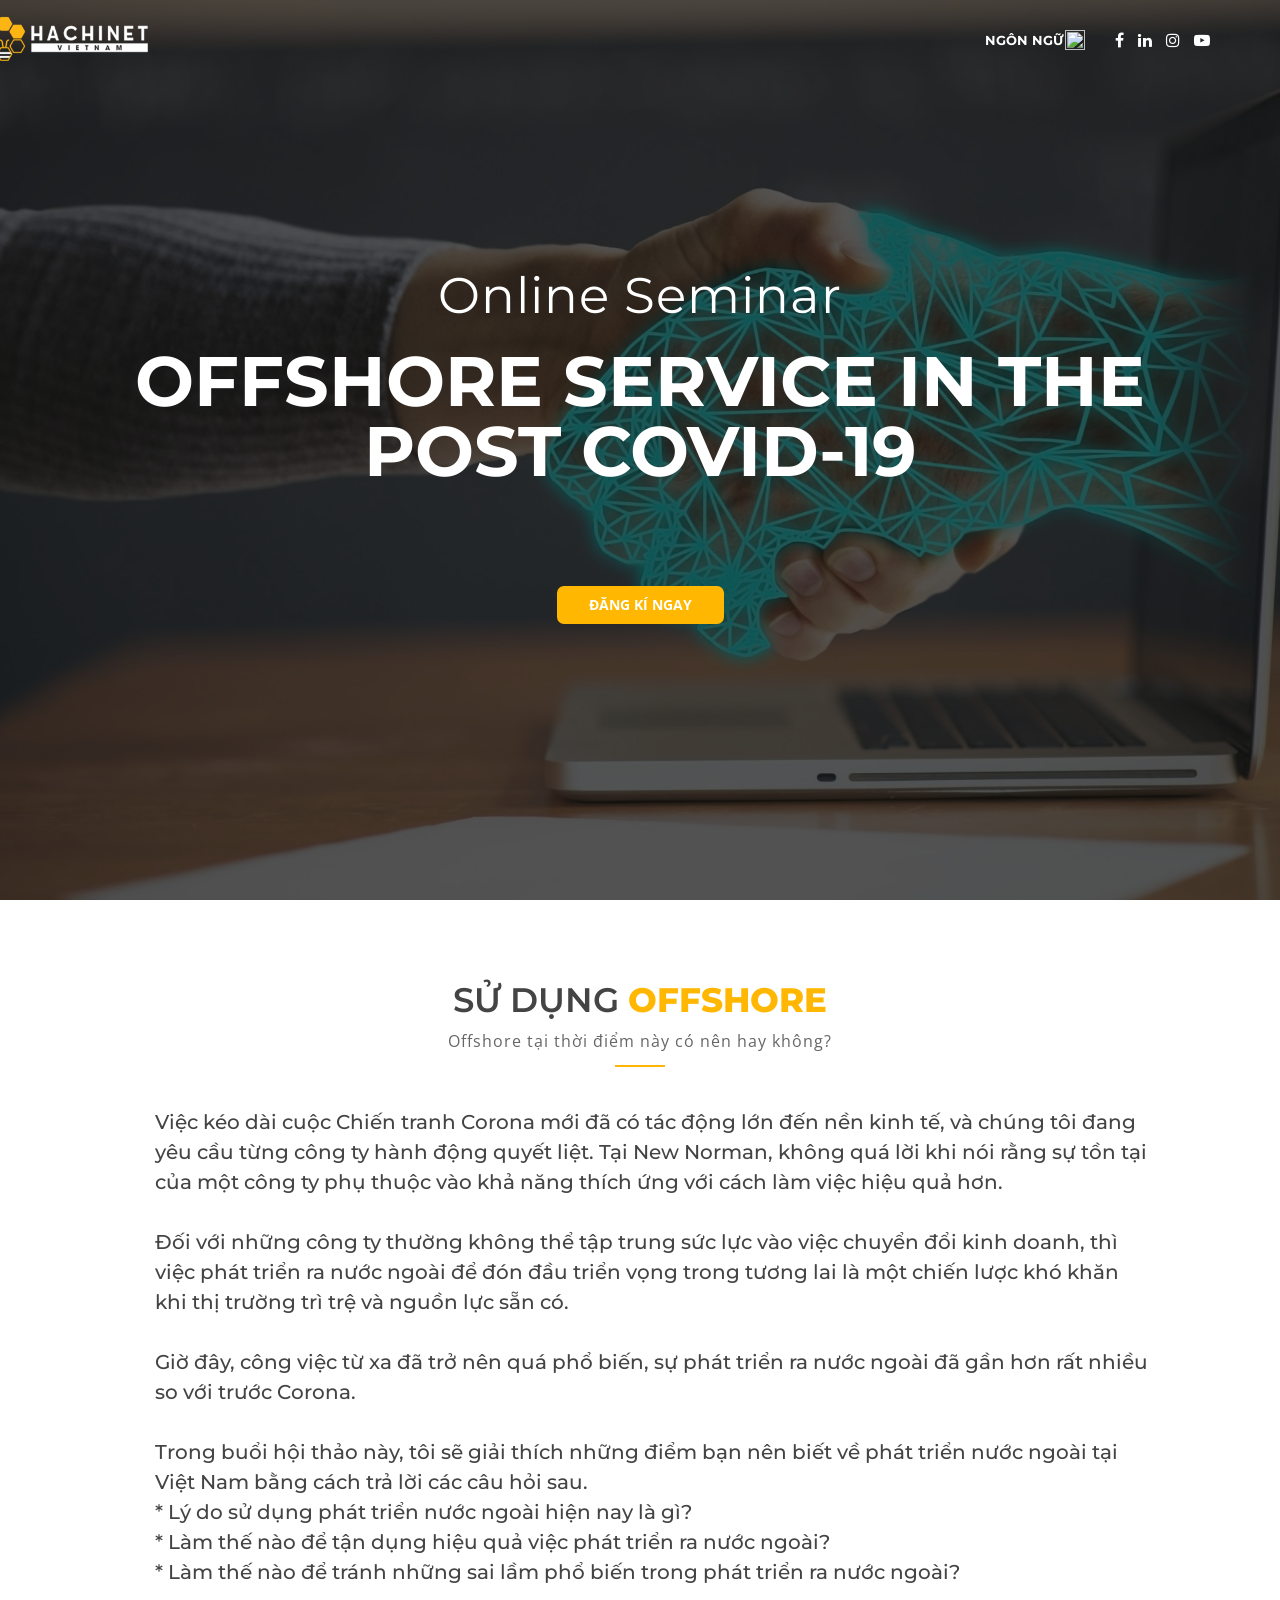
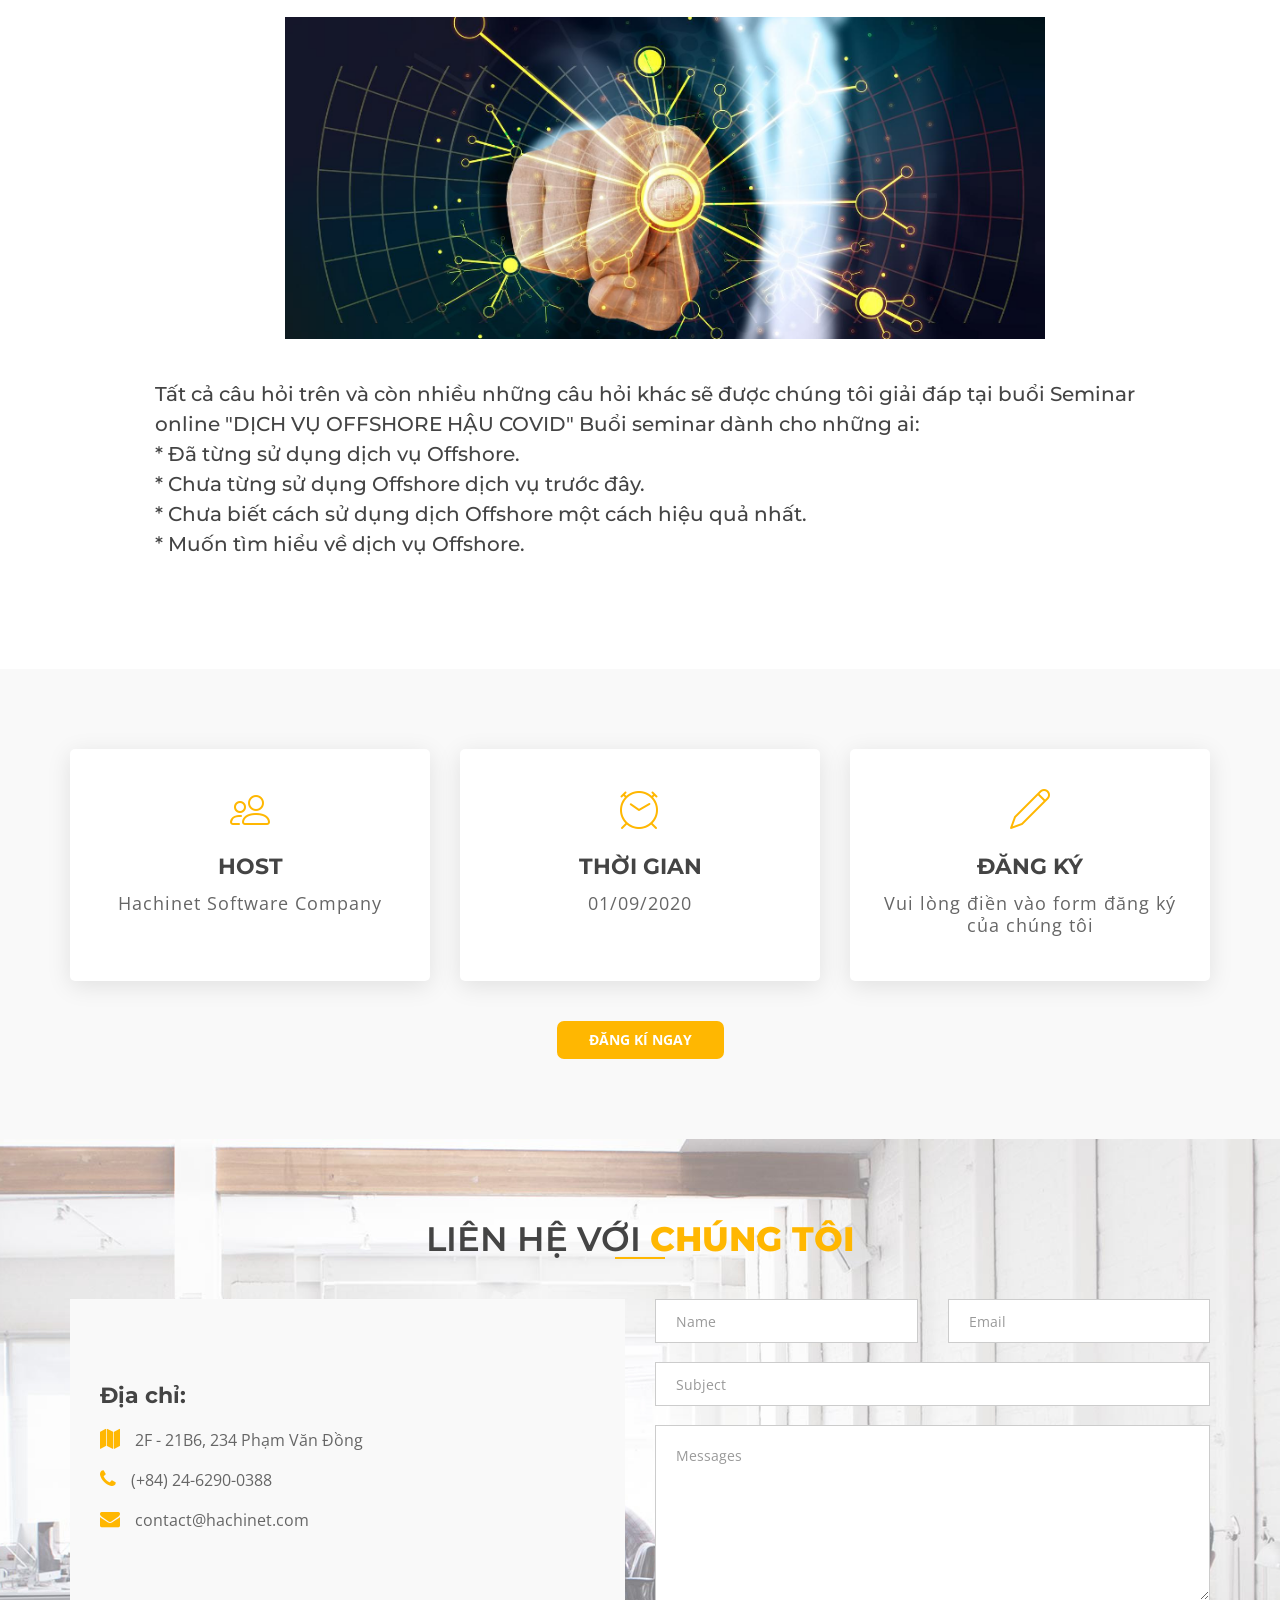
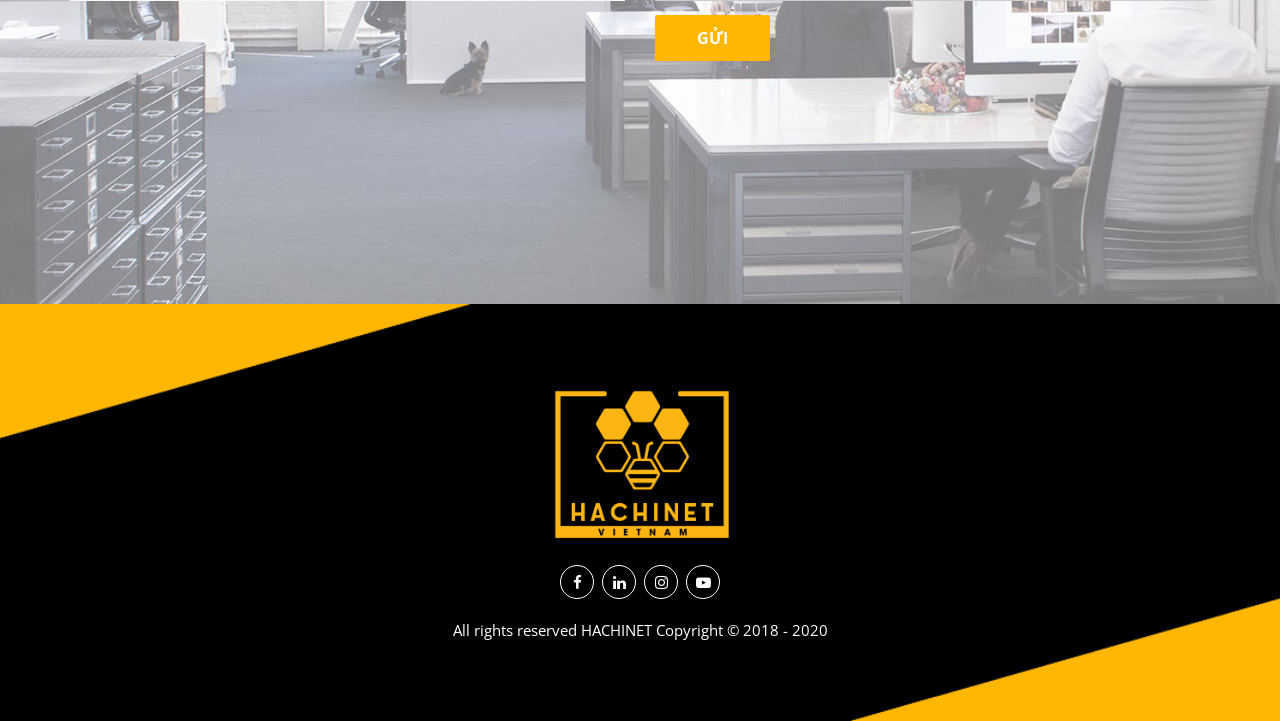
==== commit 82d0974d: "fix css + validate button contact" ====
--- a/index.html
+++ b/index.html
@@ -84,9 +84,6 @@
                             <div class="collapse navbar-collapse" id="navbar-example">
                                 <div class="main-menu">
                                     <ul class="nav navbar-nav navbar-right">
-                                        <li><a class="pages page-scroll" href="#home">Trang chủ</a></li>
-                                        <li><a class="page-scroll" href="#about">Giới thiệu</a></li>
-                                        <li><a class="page-scroll" href="#contact">Liên hệ</a></li>
                                         <li
                                             style="margin-left: -20px; margin-right: 30px; padding-right: 10px; width: 100px; cursor: pointer;">
                                             <a>Ngôn ngữ<img class="icon_language"
@@ -184,30 +181,24 @@
                 <!-- </div> -->
                 <!-- <div class="col-md-6 col-sm-6 col-xs-12"> -->
                 <div class="about-inner" style="margin-top: -50px;">
-                    <h5>Bùng nổ đại dịch Covid-19 đã và đang mang đến những thách thức chưa từng có và có
-                        ảnh hưởng sâu
-                        rộng đến nền kinh tế, đòi hỏi mỗi doanh nghiệp phải có giải pháp mang tính đột phá. Phát triển
-                        offshore tại Việt Nam đã bùng nổ tại Nhật Bản trong thời gian qua, giờ đây có thể trở thành lựa
-                        chọn để quí doanh nghiệp tối ưu chi phí,
-                        nguồn lực, giúp tái cơ cấu hoạt động phát triển trong giai đoạn khủng hoảng.<br />Với cách doanh
-                        nghiệp cung cấp sản phẩm ra thị trường, giai đoạn toàn thị trường chững lại có thể là thời cơ để
-                        tập trung vào điều chỉnh hay hoàn thiện sản phẩm và dịch vụ, tăng sức cạnh tranh để đón nhận làn
-                        sóng sau khi thị trường hồi sức. Gây dựng một cơ sở phát triển tại nước ngoài thường không dễ
-                        dàng, và mạnh dạn thực hiện trong giai đoạn có
-                        nguồn lực cũng như thời gian cũng có thể là một hướng đi chiến lược khôn ngoan cho doanh
-                        nghiệp.<br />Hiện nay người dân trên toàn thế giới đã tập làm quen thêm với những tiện ích, sản
-                        phẩm, ứng dụng online, làm việc từ xa. Điều này mang đến cho thế giới một cú hích về chuyển đổi
-                        số và tăng trưởng. Các doanh nghiệp có khả năng thích nghi với những phương thức làm việc mang
-                        lại hiệu quả cao sẽ sống sót và phát triển, ngược lại thì bị đào thải. Và rõ ràng phát triển
-                        offshore không còn xa lạ như chỉ 6 tháng trước đây. Bạn đã bao giờ tự hỏi:
+                    <h5>Việc kéo dài cuộc Chiến tranh Corona mới đã có tác động lớn đến nền kinh tế,
+                        và chúng tôi đang yêu cầu từng công ty hành động quyết liệt. Tại New Norman,
+                        không quá lời khi nói rằng sự tồn tại của một công ty phụ thuộc vào khả năng
+                        thích ứng với cách làm việc hiệu quả hơn.<br /><br />Đối với những công ty thường
+                        không thể tập trung sức lực vào việc chuyển đổi kinh doanh, thì việc phát triển ra
+                        nước ngoài để đón đầu triển vọng trong tương lai là một chiến lược khó khăn khi
+                        thị trường trì trệ và nguồn lực sẵn có.<br /><br />Giờ đây, công việc từ xa đã trở nên quá phổ
+                        biến,
+                        sự phát triển ra nước ngoài đã gần hơn rất nhiều so với trước Corona.<br /> <br />
+                        Trong buổi hội thảo này, tôi sẽ giải thích những điểm bạn nên biết về phát triển nước ngoài tại
+                        Việt Nam bằng cách trả lời các câu hỏi sau.
                         <br />
-                        “Dịch vụ Offshore có thể mang đến lợi ích gì cho doanh nghiệp của bạn trong thời kỳ
-                        khủng hoảng này?”,
+                        * Lý do sử dụng phát triển nước ngoài hiện nay là gì?
                         <br />
-                        “Làm thế nào có thể áp dụng dịch vụ Offshore một cách hiệu quả?”,
+                        * Làm thế nào để tận dụng hiệu quả việc phát triển ra nước ngoài?
                         <br />
-                        “Làm thế nào để tránh được những thất bại thường gặp phải khi sử dụng dịch vụ offshore?”</h5>
-                    <center><img src="img/background/covid.png" alt=""
+                        * Làm thế nào để tránh những sai lầm phổ biến trong phát triển ra nước ngoài?</h5>
+                    <center><img src="img/background/4.png" alt=""
                             style="height: 90%; margin-left: 50px; padding-bottom: 10px;" /></center>
                     <h5>
                         Tất cả câu hỏi trên và còn nhiều những câu hỏi khác sẽ được chúng tôi giải đáp
@@ -1151,23 +1142,25 @@
             var emailSuccess = $("#emailSuccess");
             var msg_subject = $("#msg_subject");
             var message = $("#message");
-            $('.contact-btn1').button('loading');
-            $.ajax({
-                url: 'sendSuccess.php',
-                method: 'POST',
-                dataType: 'json',
-                data: {
-                    nameSuccess: nameSuccess.val(),
-                    emailSuccess: emailSuccess.val(),
-                    msg_subject: msg_subject.val(),
-                    message: message.val()
-                }, success: function (response) {
-                    swal("", "Cảm ơn bạn đã đăng ký, chúng tôi sẽ gửi cho bạn link URL buổi seminar qua email bạn đã đăng ký vào buổi tối trước ngày seminar được diễn ra (19/08/2020)", "success");
-                    $('#contactForm')[0].reset();
-                    $('.contact-btn1').button('reset');
-                    // $('.modal').modal('hide');
-                }
-            });
+            if (isNotEmpty(nameSuccess) && isNotEmpty(emailSuccess) && isNotEmpty(msg_subject) && isNotEmpty(message)) {
+                $('.contact-btn1').button('loading');
+                $.ajax({
+                    url: 'sendSuccess.php',
+                    method: 'POST',
+                    dataType: 'json',
+                    data: {
+                        nameSuccess: nameSuccess.val(),
+                        emailSuccess: emailSuccess.val(),
+                        msg_subject: msg_subject.val(),
+                        message: message.val()
+                    }, success: function (response) {
+                        swal("", "Cảm ơn bạn đã đăng ký, chúng tôi sẽ gửi cho bạn link URL buổi seminar qua email bạn đã đăng ký vào buổi tối trước ngày seminar được diễn ra (19/08/2020)", "success");
+                        $('#contactForm')[0].reset();
+                        $('.contact-btn1').button('reset');
+                        // $('.modal').modal('hide');
+                    }
+                });
+            }
         }
         function sendEmail() {
             var name = $("#name");
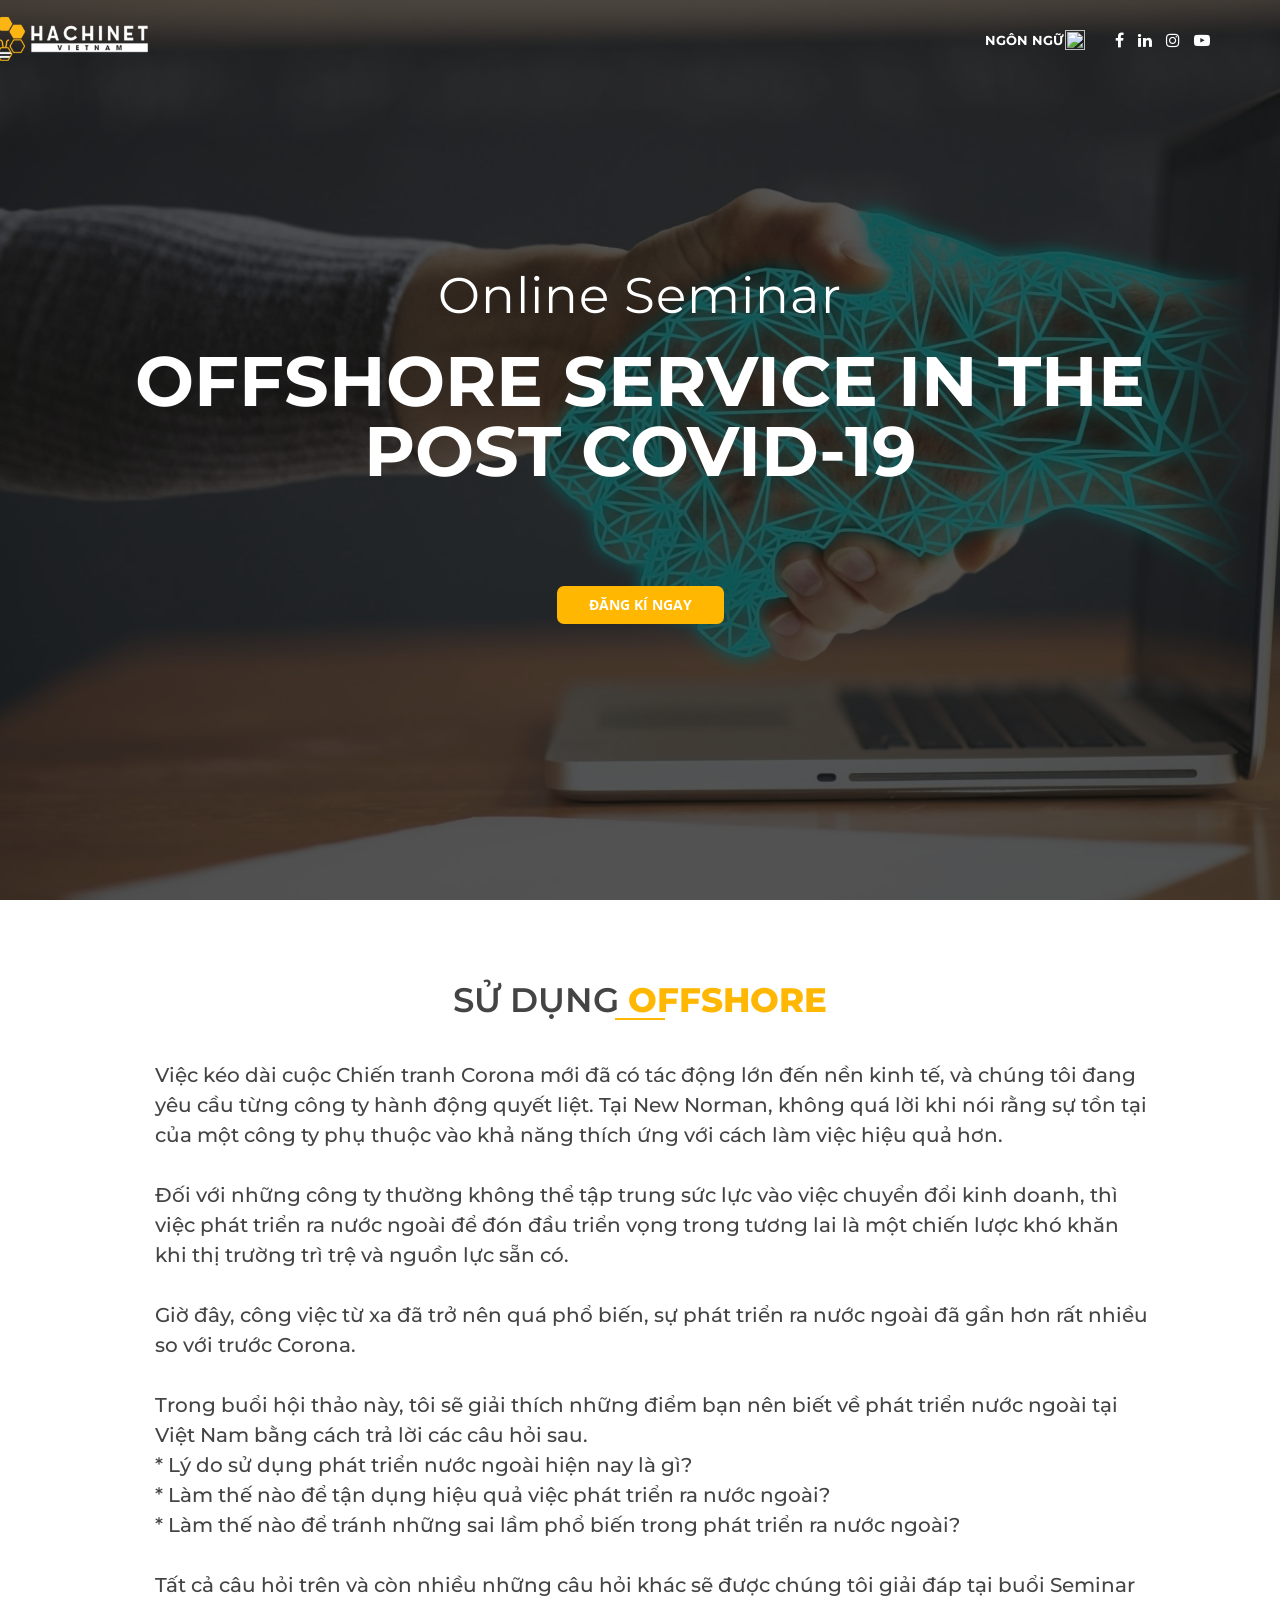
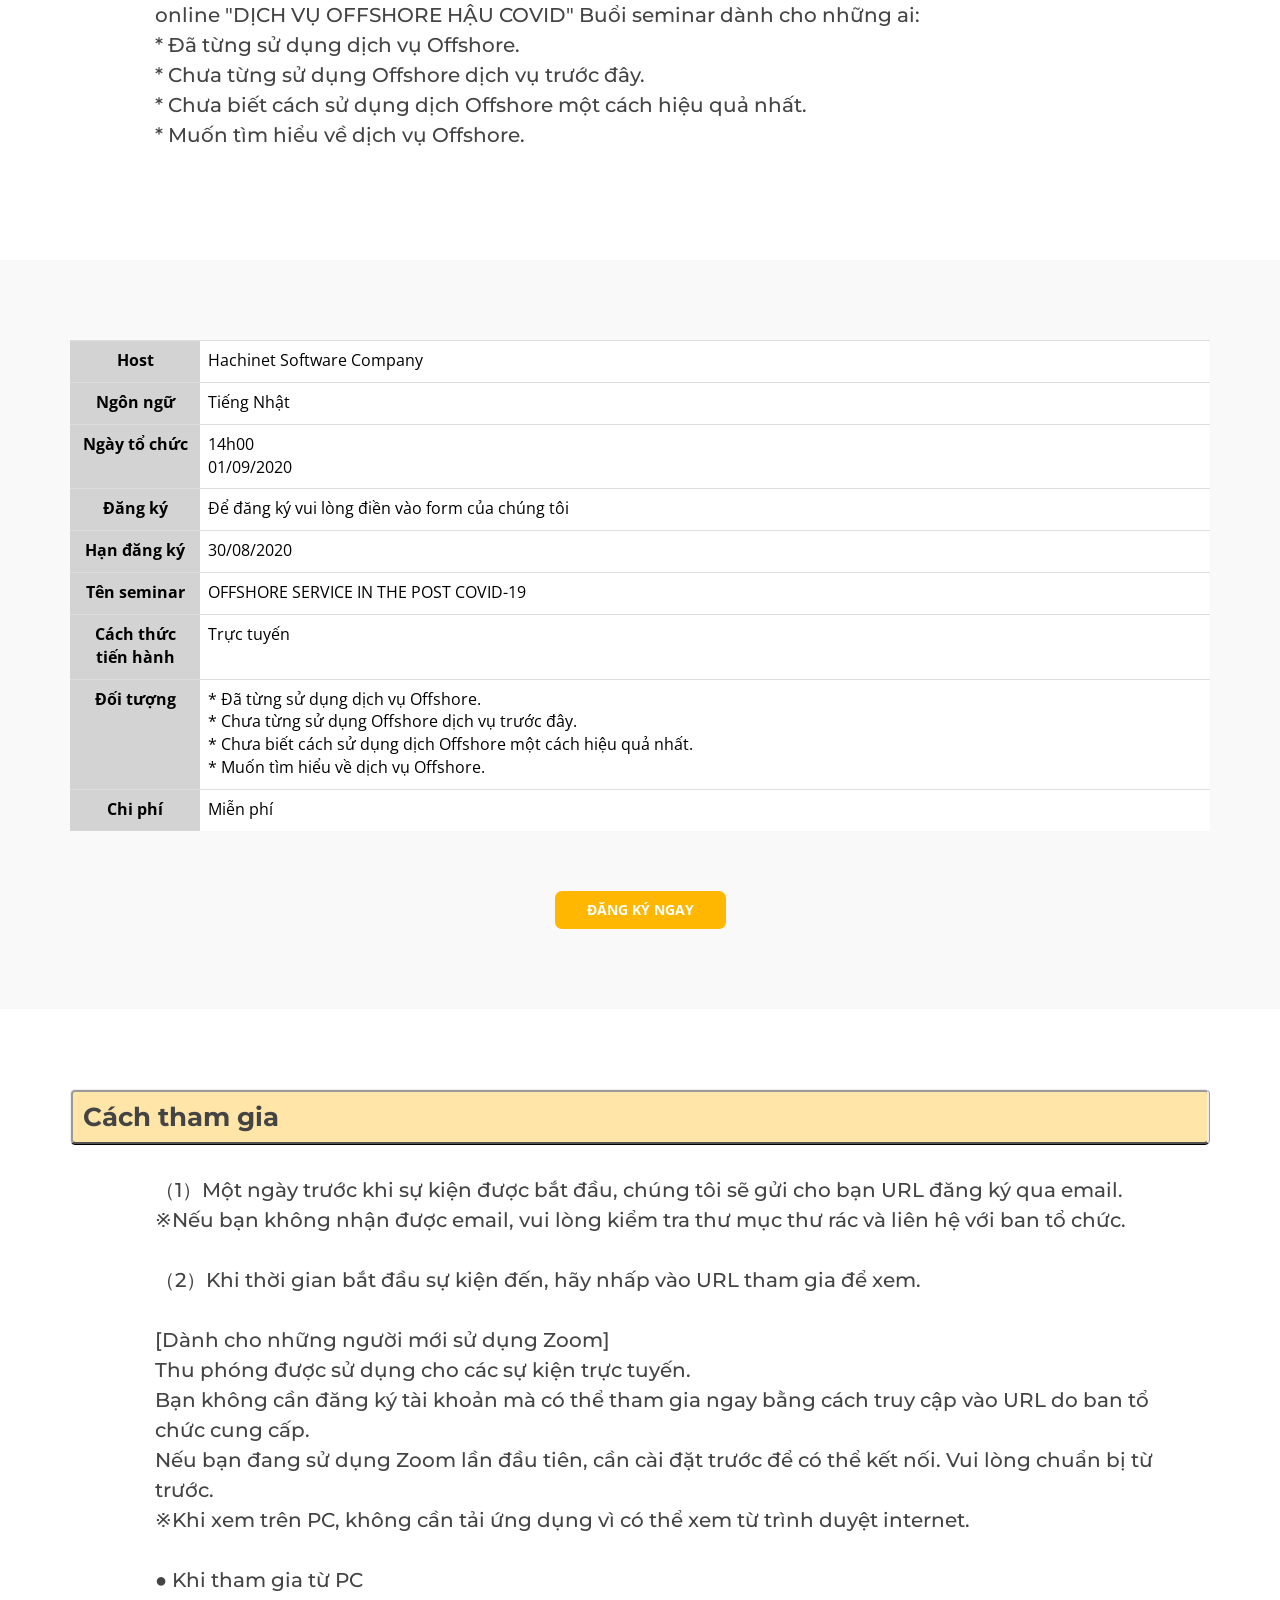
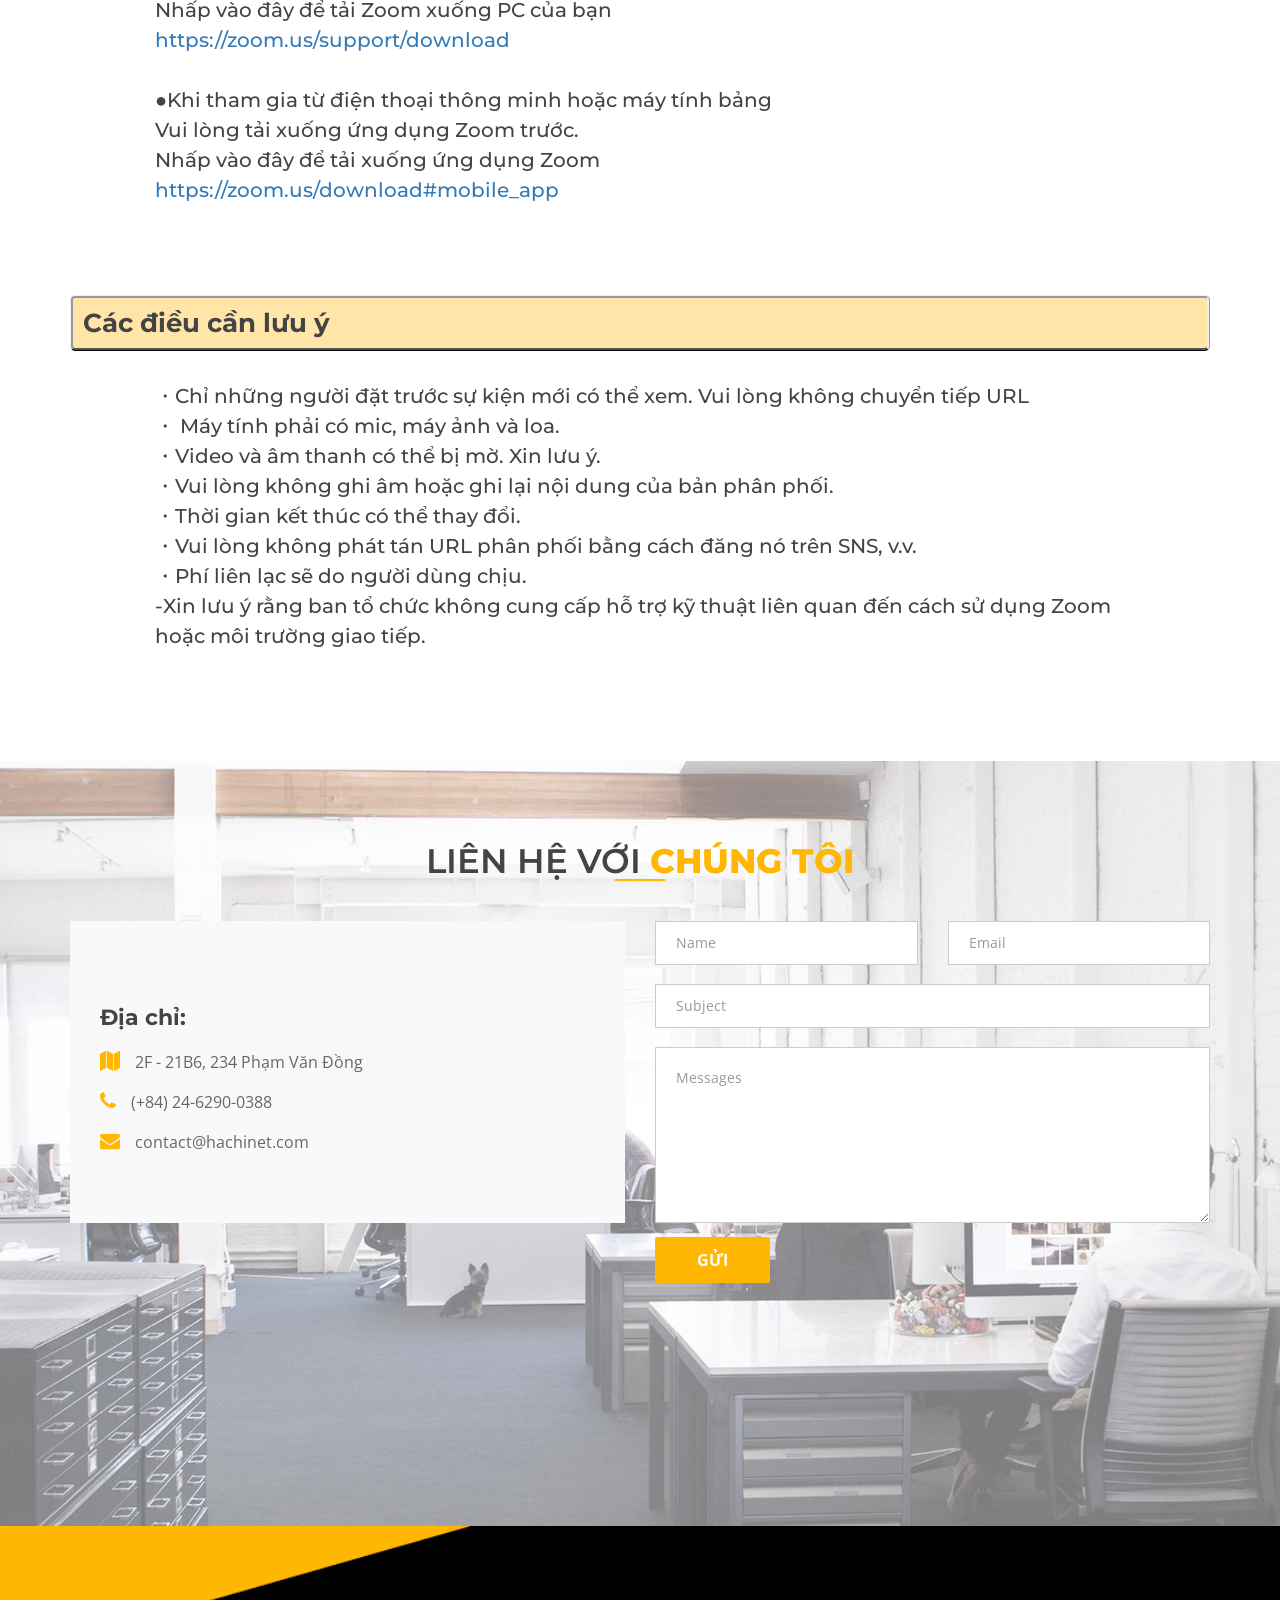
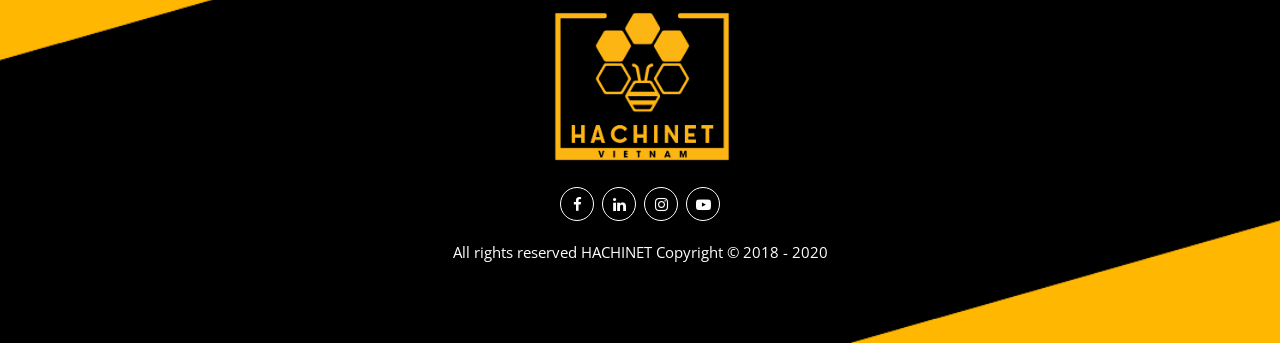
==== commit 71f28cb6: "responsive" ====
--- a/index.html
+++ b/index.html
@@ -169,7 +169,6 @@
                 <div class="col-md-12 col-sm-12 col-xs-12">
                     <div class="section-head text-center">
                         <h3>Sử dụng <span class="color">Offshore</span></h3>
-                        <p>Offshore tại thời điểm này có nên hay không?</p>
                     </div>
                 </div>
             </div>
@@ -198,8 +197,6 @@
                         * Làm thế nào để tận dụng hiệu quả việc phát triển ra nước ngoài?
                         <br />
                         * Làm thế nào để tránh những sai lầm phổ biến trong phát triển ra nước ngoài?</h5>
-                    <center><img src="img/background/4.png" alt=""
-                            style="height: 90%; margin-left: 50px; padding-bottom: 10px;" /></center>
                     <h5>
                         Tất cả câu hỏi trên và còn nhiều những câu hỏi khác sẽ được chúng tôi giải đáp
                         tại buổi Seminar online "DỊCH VỤ OFFSHORE HẬU COVID"
@@ -222,77 +219,118 @@
     <!-- Welcome service area start -->
     <div class="welcome-area area-padding">
         <div class="container">
-            <div class="row">
-                <!-- single-well end-->
-                <div class="col-md-4 col-sm-4 col-xs-12">
-                    <div class="well-services">
-                        <div class="main-services text-center">
-                            <div class="services-img">
-                                <a><i class="icon icon-users"></i></a>
-                            </div>
-                            <div class="service-content">
-                                <h4>Host</h4>
-                                <p>Hachinet Software Company</p><br />
-                            </div>
-                            <!-- <div class="image-layer">
-									<a ><i class="icon icon-picture"></i>Branding</a>
-									<a ><i class="icon icon-crop"></i>Web design</a>
-									<a ><i class="icon icon-camera"></i>Photoshop</a>
-									<a ><i class="icon icon-pencil"></i>Print design</a>
-								</div> -->
-                        </div>
-                    </div>
-                </div>
-                <!-- single-well end-->
-                <div class="col-md-4 col-sm-4 col-xs-12">
-                    <div class="well-services">
-                        <div class="main-services text-center">
-                            <div class="services-img">
-                                <a><i class="icon icon-clock"></i></a>
-                            </div>
-                            <div class="service-content">
-                                <h4>Thời gian</h4>
-                                <p>01/09/2020</p><br />
-                            </div>
-                            <!-- <div class="image-layer">
-									<a ><i class="icon icon-laptop"></i>Website</a>
-									<a ><i class="icon icon-laptop-phone"></i>Web application</a>
-									<a ><i class="icon icon-cog"></i>Web security</a>
-									<a ><i class="icon icon-eye"></i>Search Engine</a>
-								</div> -->
-                        </div>
-                    </div>
-                </div>
-                <!-- single-well end-->
-                <div class="col-md-4 col-sm-4 col-xs-12">
-                    <div class="well-services">
-                        <div class="main-services text-center">
-                            <div class="services-img">
-                                <a><i class="icon icon-pencil"></i></a>
-                            </div>
-                            <div class="service-content">
-                                <h4>Đăng ký</h4>
-                                <p>Vui lòng điền vào form đăng ký của chúng tôi</p>
-                            </div>
-                            <!-- <div class="image-layer">
-									<a ><i class="icon icon-magic-wand"></i>Digital strategy</a>
-									<a ><i class="icon icon-database"></i>Customer analytics</a>
-									<a ><i class="icon icon-envelope"></i>Social marketing</a>
-									<a ><i class="icon icon-gift"></i>Event activation</a>
-								</div> -->
-                        </div>
-                    </div>
-                </div>
+        <table class="table table-sm table-dark">
+            <tbody>
+              <tr>
+                <th scope="row" style="background-color: #d3d3d3;color:black ;padding-bottom: 10px; font-size: 1.6rem; width: 130px; text-align: center;">Host</th>
+                <td style="background-color:white;color:black ;padding-bottom: 10px; font-size: 1.6rem;">Hachinet Software Company</td>
+              </tr>
+              <tr>
+                <th scope="row" style="background-color: #d3d3d3;color:black ;padding-bottom: 10px; font-size: 1.6rem;margin-bottom: 12px;text-align: center;">Ngôn ngữ </th>
+                <td style="background-color:white;color:black ;padding-bottom: 10px; font-size: 1.6rem;">Tiếng Nhật</td>
+              </tr>
+              <tr>
+                <th scope="row" style="background-color: #d3d3d3;color:black ;padding-bottom: 10px; font-size: 1.6rem;margin-bottom: 12px;text-align: center;">Ngày tổ chức</th>
+                <td style="background-color:white;color:black ;padding-bottom: 10px; font-size: 1.6rem;">14h00<br/>01/09/2020</td>
+              </tr>
+              <tr>
+                <th scope="row" style="background-color: #d3d3d3;color:black ;padding-bottom: 10px; font-size: 1.6rem;margin-bottom: 12px;text-align: center;">Đăng ký</th>
+                <td style="background-color:white;color:black ;padding-bottom: 10px; font-size: 1.6rem;">Để đăng ký vui lòng điền vào form của chúng tôi</td>
+              </tr>
+              <tr>
+                <th scope="row" style="background-color: #d3d3d3;color:black ;padding-bottom: 10px; font-size: 1.6rem;margin-bottom: 12px;text-align: center;">Hạn đăng ký</th>
+                <td style="background-color:white;color:black ;padding-bottom: 10px; font-size: 1.6rem;">30/08/2020</td>
+              </tr>
+              <tr>
+                <th scope="row" style="background-color: #d3d3d3;color:black ;padding-bottom: 10px; font-size: 1.6rem;margin-bottom: 12px;text-align: center;"> Tên seminar</th>
+                <td style="background-color:white;color:black ;padding-bottom: 10px; font-size: 1.6rem;"> OFFSHORE SERVICE IN THE POST COVID-19</td>
+              </tr>
+              <tr>
+                <th scope="row" style="background-color: #d3d3d3;color:black ;padding-bottom: 10px; font-size: 1.6rem;margin-bottom: 12px;text-align: center;">Cách thức tiến hành</th>
+                <td style="background-color:white;color:black ;padding-bottom: 10px; font-size: 1.6rem;"> Trực tuyến </td>
+              </tr>
+              <tr>
+                <th scope="row" style="background-color: #d3d3d3;color:black ;padding-bottom: 10px; font-size: 1.6rem;margin-bottom: 12px;text-align: center;">Đối tượng</th>
+                <td style="background-color:white;color:black ;padding-bottom: 10px; font-size: 1.6rem;"> * Đã từng sử dụng dịch vụ Offshore.<br/>
+                    * Chưa từng sử dụng Offshore dịch vụ trước đây.<br/>
+                    * Chưa biết cách sử dụng dịch Offshore một cách hiệu quả nhất.<br/>
+                    * Muốn tìm hiểu về dịch vụ Offshore. </td>
+              </tr>
+              <tr>
+                <th scope="row" style="background-color: #d3d3d3;color:black ;padding-bottom: 10px; font-size: 1.6rem;margin-bottom: 12px;text-align: center;">Chi phí</th>
+                <td style="background-color:white;color:black ;padding-bottom: 10px; font-size: 1.6rem;"> Miễn phí </td>
+              </tr>
+            </tbody>
+          </table>
+        </div>
                 <center>
                     <button type="button" class="slide-btn" id="slide-btn1" data-toggle="modal"
                         data-target="#exampleModal">
-                        Đăng kí ngay
+                        Đăng ký ngay
                     </button>
                 </center>
                 <!-- single-well end-->
+            </div>       
+    <div id="about" class="about-area area-padding">
+                <div class="container">
+                    <div class="row">
+                        <div class="col-md-12 col-sm-12 col-xs-12">
+                            <div class="text-left" style="padding-left: 10px;padding-top: 10px;background-color: hsl(43, 100%, 83%); border-radius: 5px;border-width: 3px;border-style:ridge ;border-bottom-color:black;">
+                                <h4>Cách tham gia</h4>
+                            </div>
+                        </div>
+                    </div>
+                    <div class="row">
+                        <div class="about-inner">
+                            <h5>（1）Một ngày trước khi sự kiện được bắt đầu, chúng tôi sẽ gửi cho bạn URL đăng ký qua email.<br/>
+                                ※Nếu bạn không nhận được email, vui lòng kiểm tra thư mục thư rác và liên hệ với ban tổ chức.<br/><br/>
+                                （2）Khi thời gian bắt đầu sự kiện đến, hãy nhấp vào URL tham gia để xem.
+                                <br /><br />[Dành cho những người mới sử dụng Zoom]
+                                <br />Thu phóng được sử dụng cho các sự kiện trực tuyến.
+                                <br />Bạn không cần đăng ký tài khoản mà có thể tham gia ngay bằng cách truy cập vào URL do ban tổ chức cung cấp.
+                                <br />
+                                Nếu bạn đang sử dụng Zoom lần đầu tiên, cần cài đặt trước để có thể kết nối. Vui lòng chuẩn bị từ trước.<br />
+                                ※Khi xem trên PC, không cần tải ứng dụng vì có thể xem từ trình duyệt internet.
+                                <br /><br/>
+                                ● Khi tham gia từ PC
+                                <br />Nhấp vào đây để tải Zoom xuống PC của bạn
+                                <br/><a href="https://zoom.us/support/download" target="_blank">https://zoom.us/support/download</a>
+                            </h5>
+                            <h5>
+                                ●Khi tham gia từ điện thoại thông minh hoặc máy tính bảng
+                                <br />Vui lòng tải xuống ứng dụng Zoom trước.
+                                <br/>Nhấp vào đây để tải xuống ứng dụng Zoom
+                                <br /><a href="https://zoom.us/download#mobile_app" target="_blank">https://zoom.us/download#mobile_app</a>
+                               
+                        </div>
+                        <!-- </div> -->
+                    </div>
+                </div>
+    </div>
+    <div id="about" class="about-area area-padding" style="margin-top: -100px;">
+        <div class="container">
+            <div class="row">
+                <div class="col-md-12 col-sm-12 col-xs-12">
+                    <div class="text-left" style="padding-left: 10px;padding-top: 10px;background-color: hsl(43, 100%, 83%); border-radius: 5px;border-width: 3px;border-style:ridge ;border-bottom-color:black;">
+                        <h4>Các điều cần lưu ý</h4>
+                    </div>
+                </div>
+            </div>
+            <div class="row">
+                <div class="about-inner">
+                    <h5>・Chỉ những người đặt trước sự kiện mới có thể xem. Vui lòng không chuyển tiếp URL <br/>
+                        ・ Máy tính phải có mic, máy ảnh và loa.<br/>
+                        ・Video và âm thanh có thể bị mờ. Xin lưu ý.
+                        <br />・Vui lòng không ghi âm hoặc ghi lại nội dung của bản phân phối.
+                        <br />・Thời gian kết thúc có thể thay đổi.
+                        <br />・Vui lòng không phát tán URL phân phối bằng cách đăng nó trên SNS, v.v.
+                        <br />・Phí liên lạc sẽ do người dùng chịu.
+                        <br />-Xin lưu ý rằng ban tổ chức không cung cấp hỗ trợ kỹ thuật liên quan đến cách sử dụng Zoom hoặc môi trường giao tiếp.
+                </div>
+                <!-- </div> -->
             </div>
         </div>
-    </div>
+</div>
 
     <!-- Welcome service area End -->
     <!-- Start Counter Area -->
